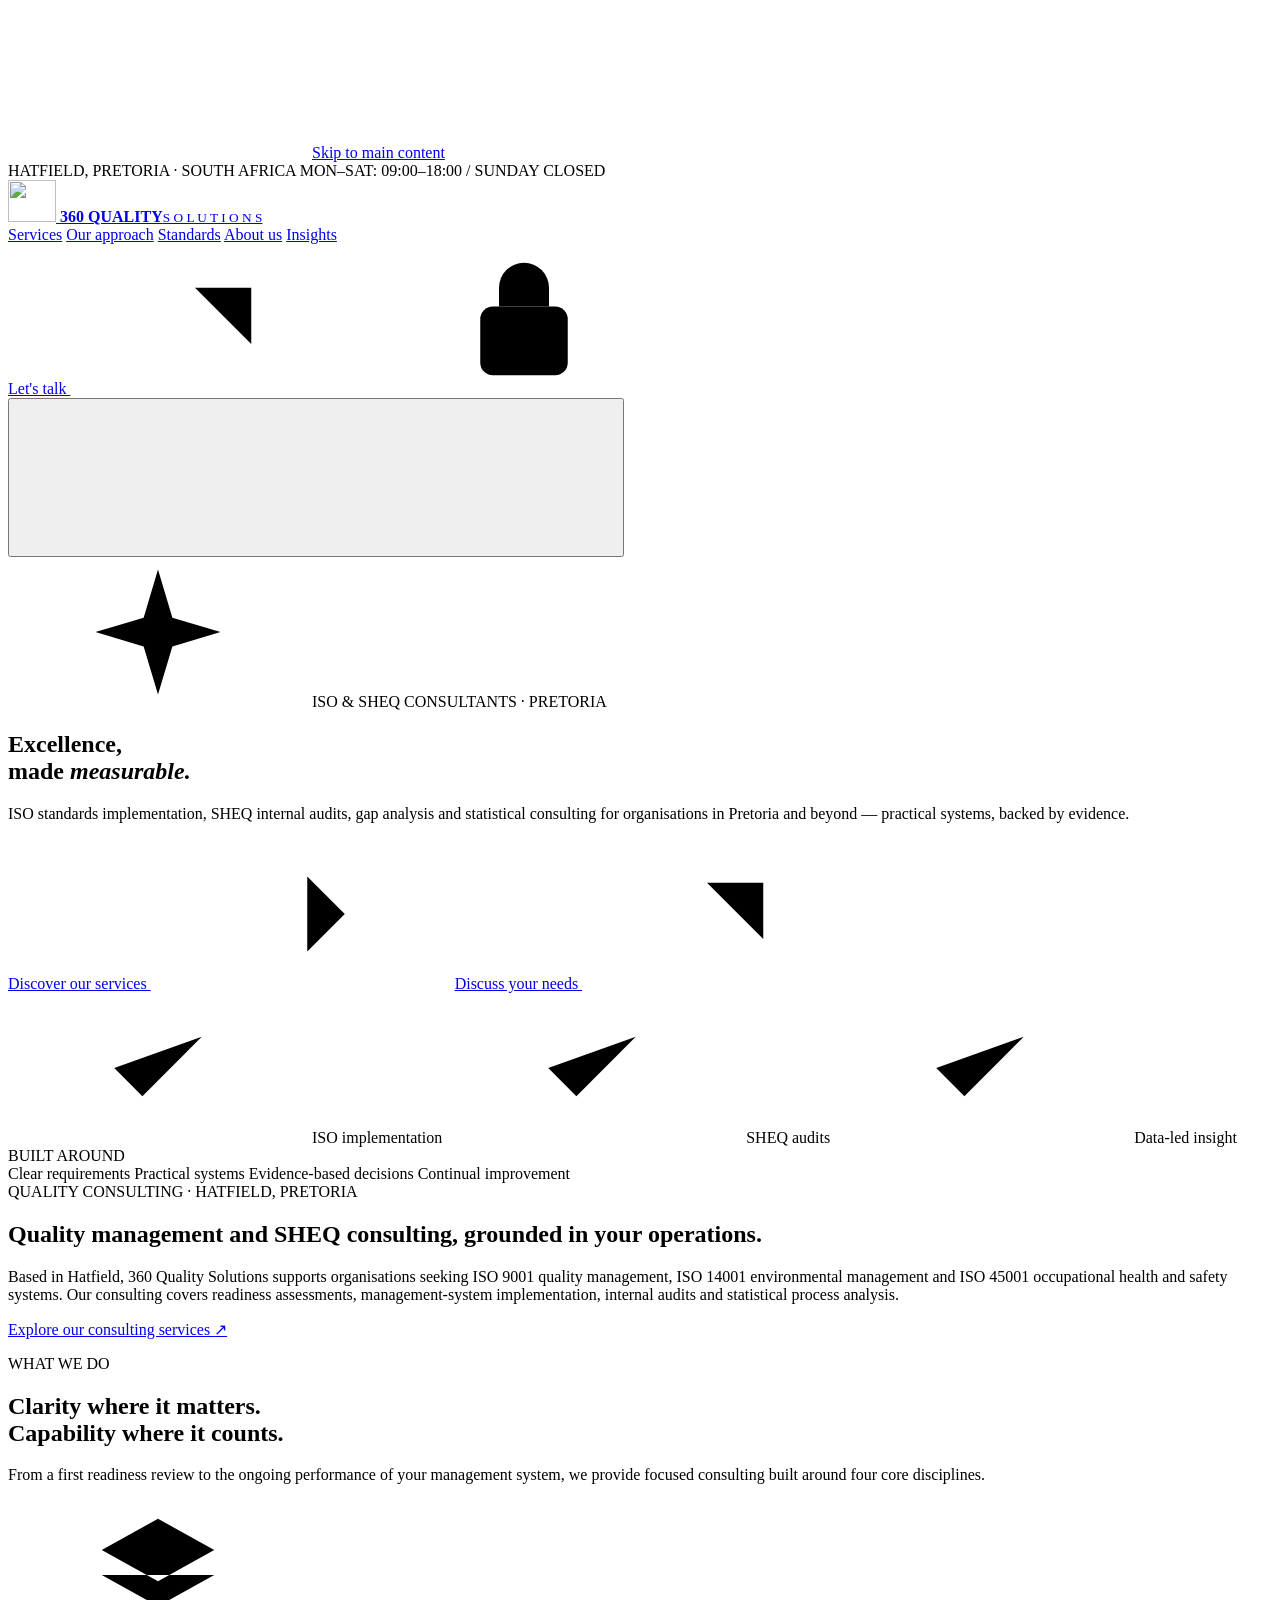
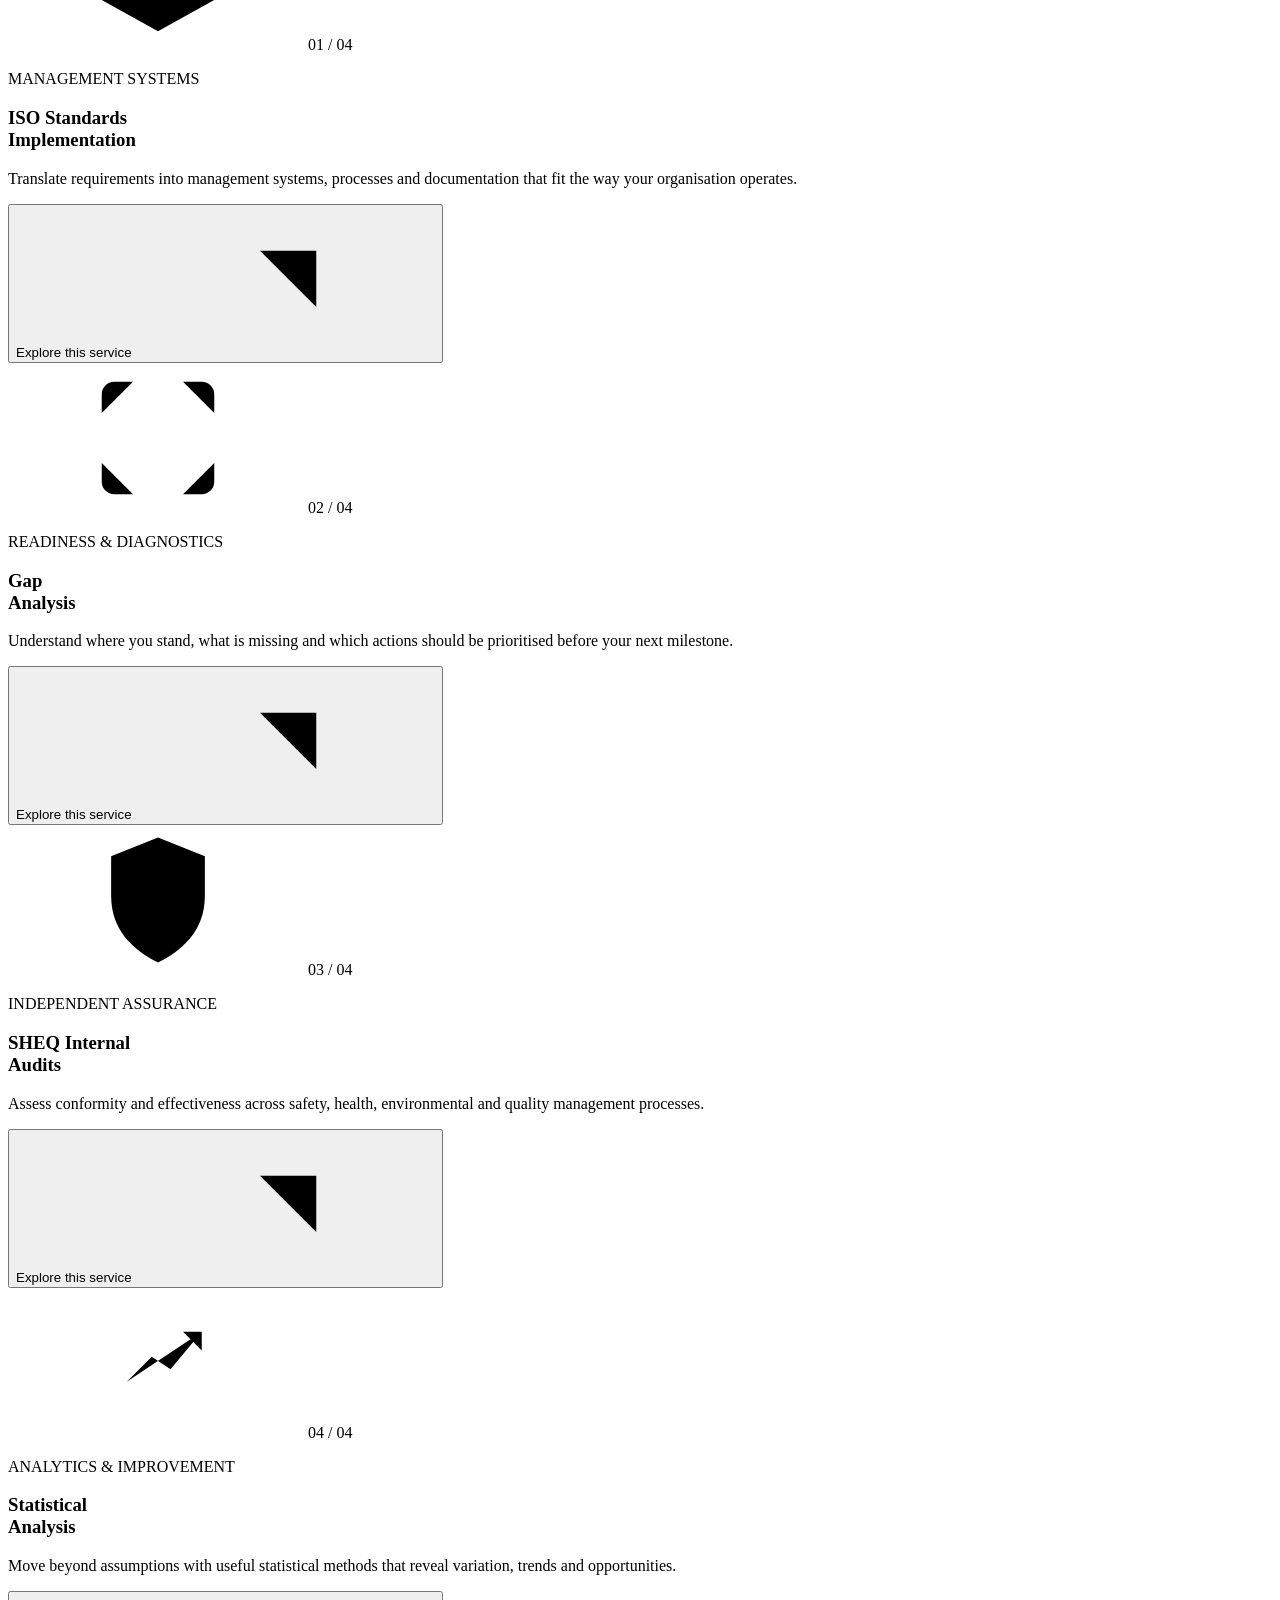
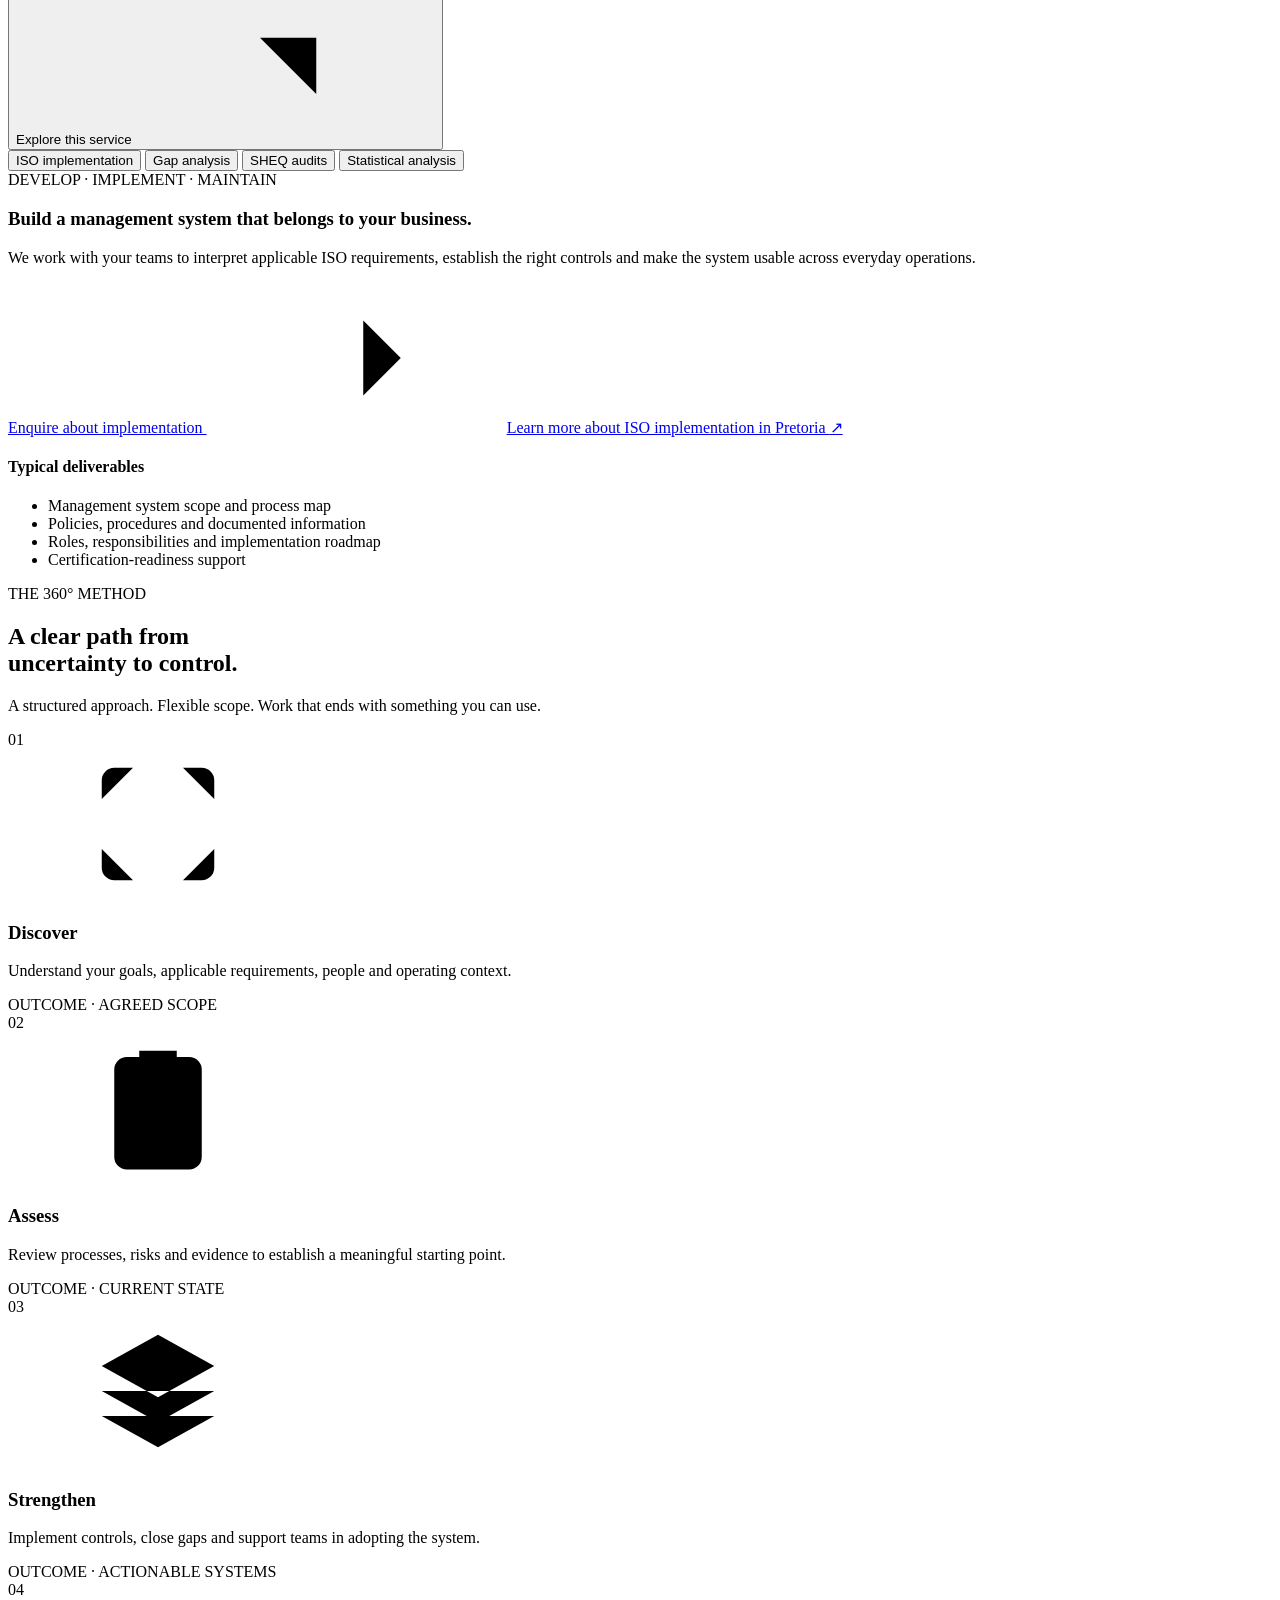
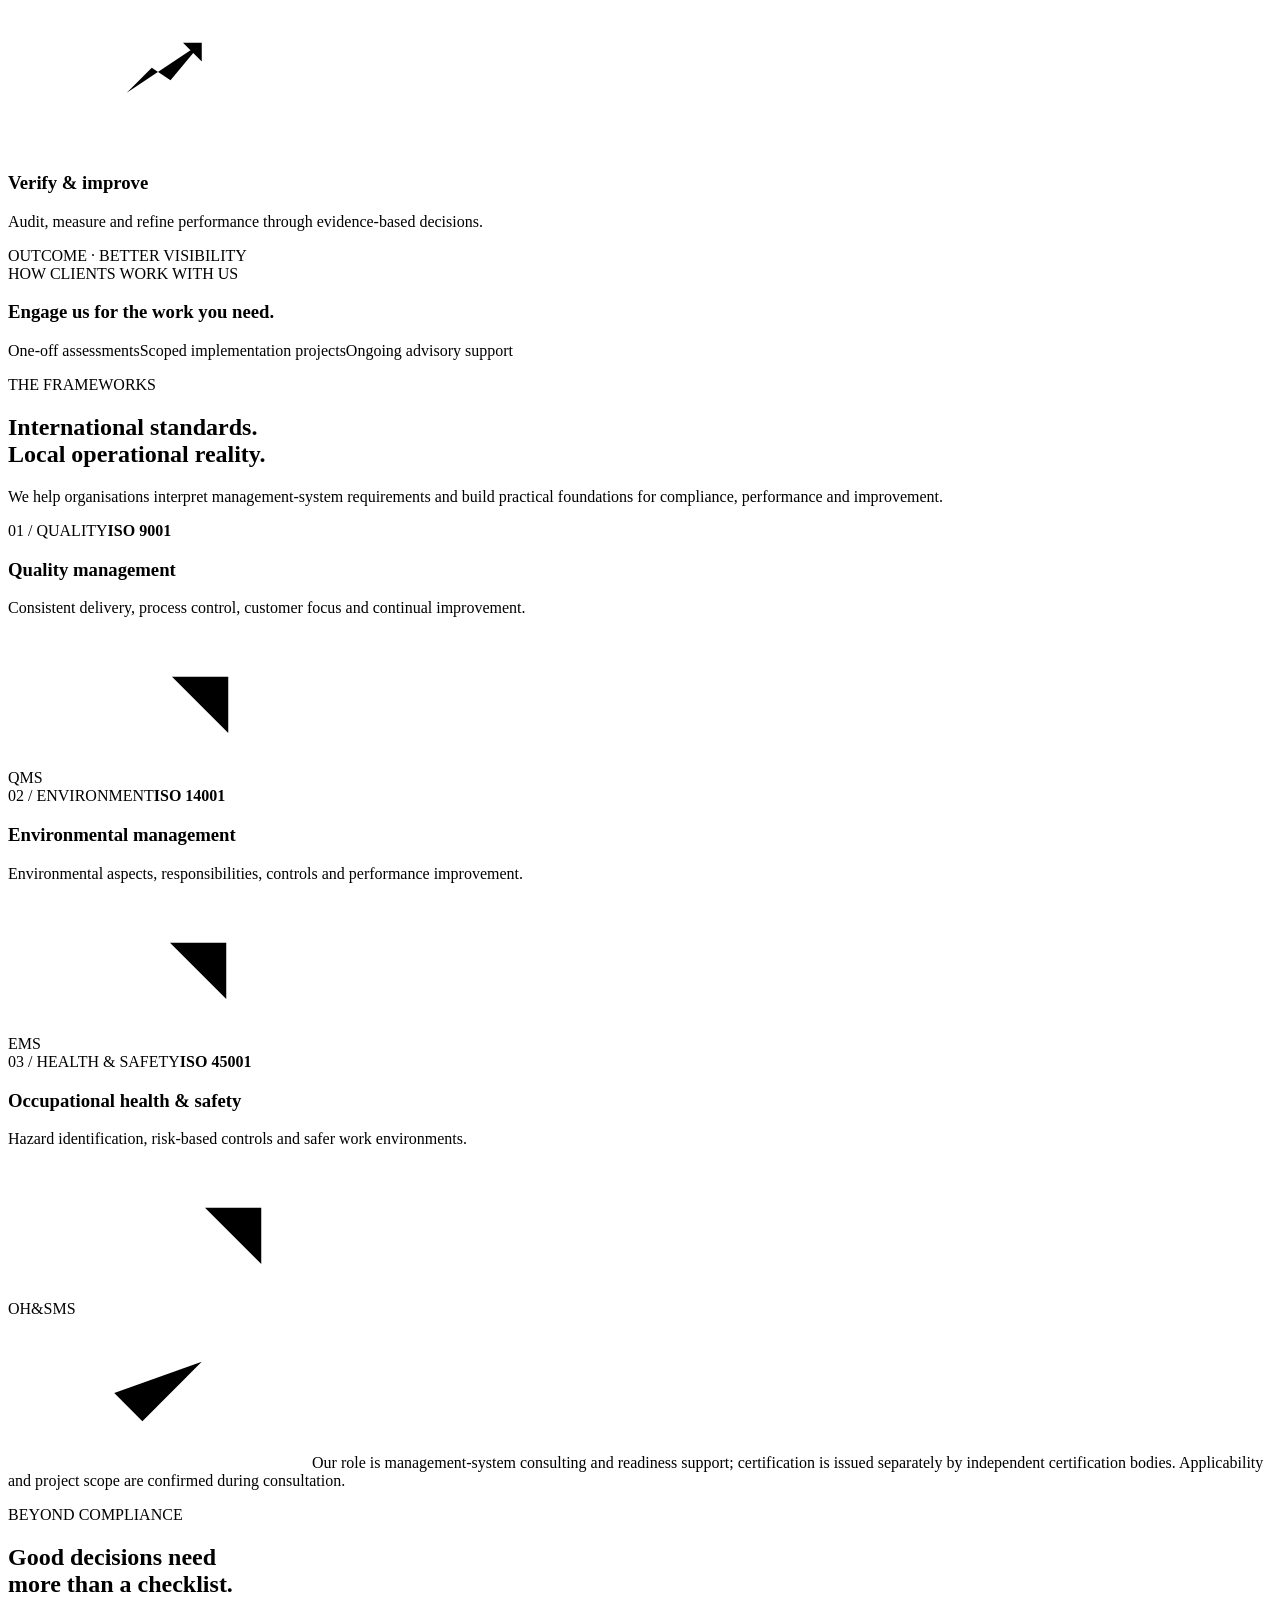
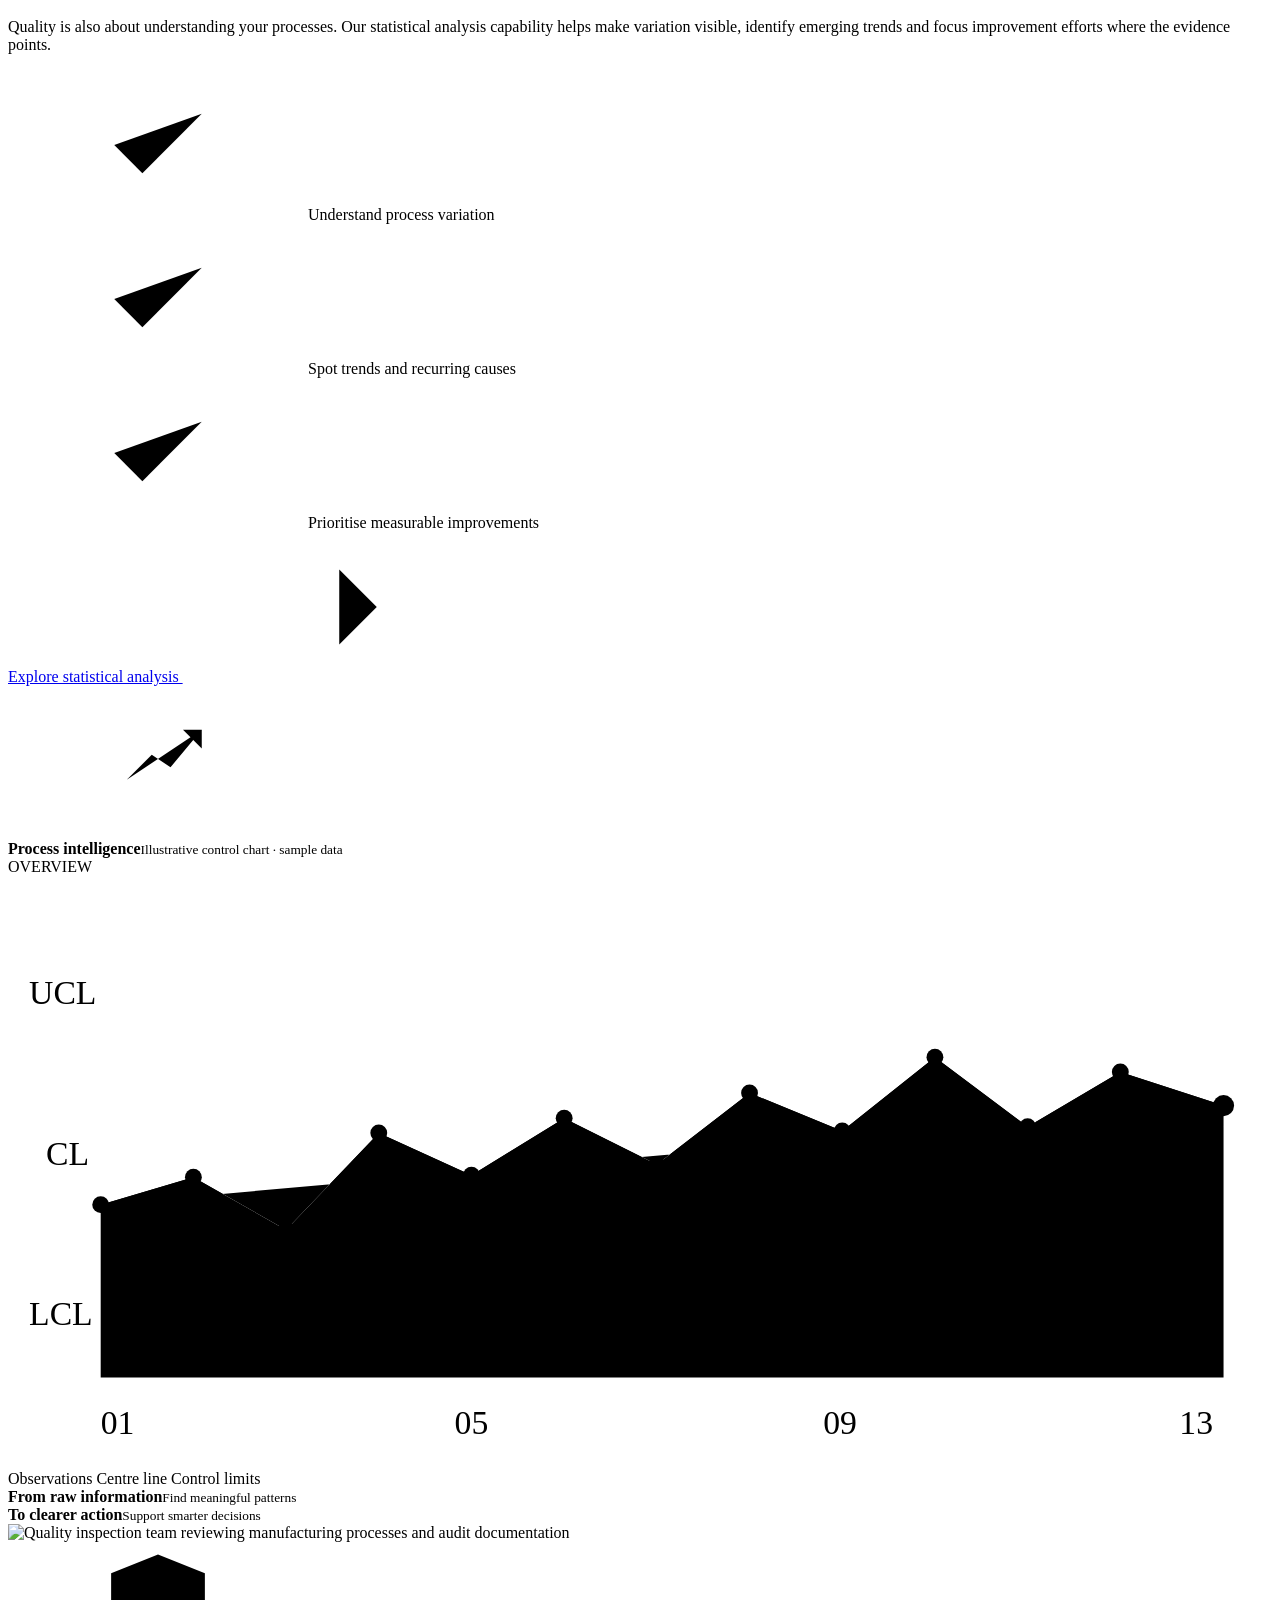
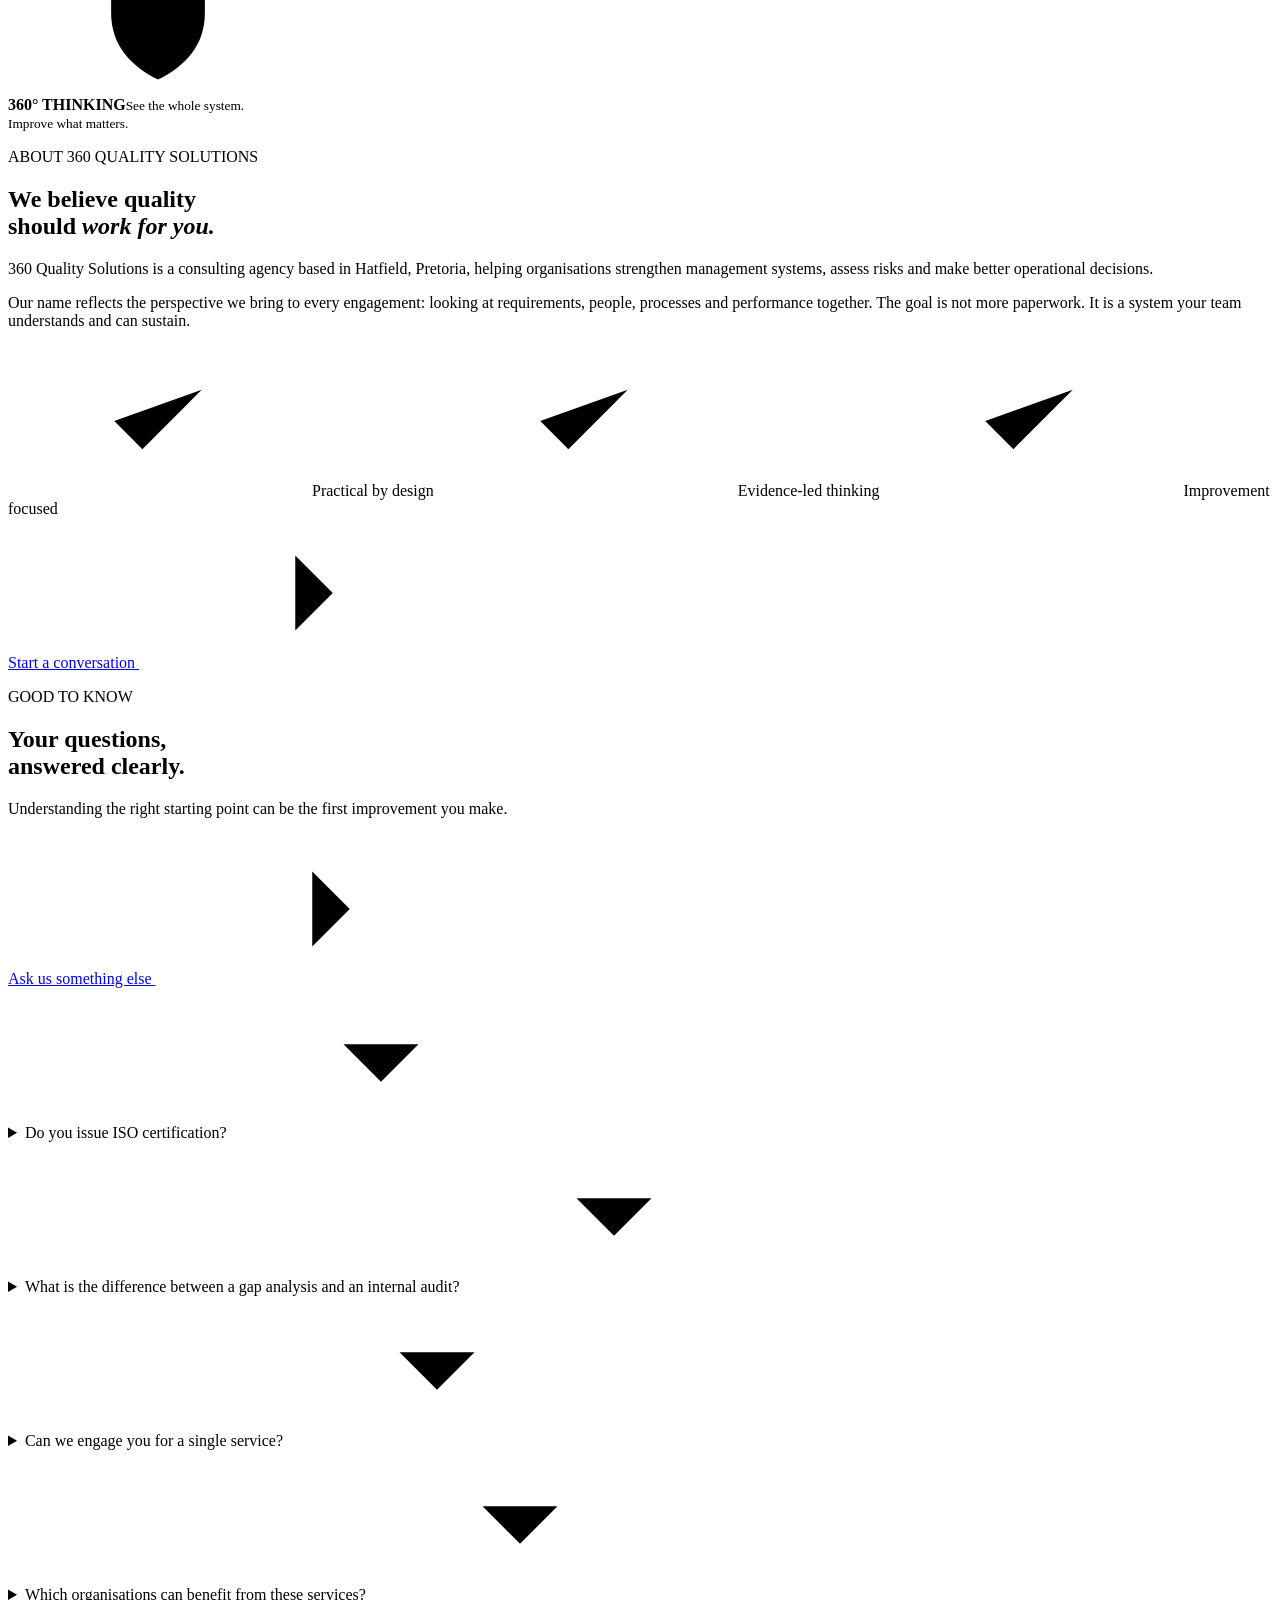
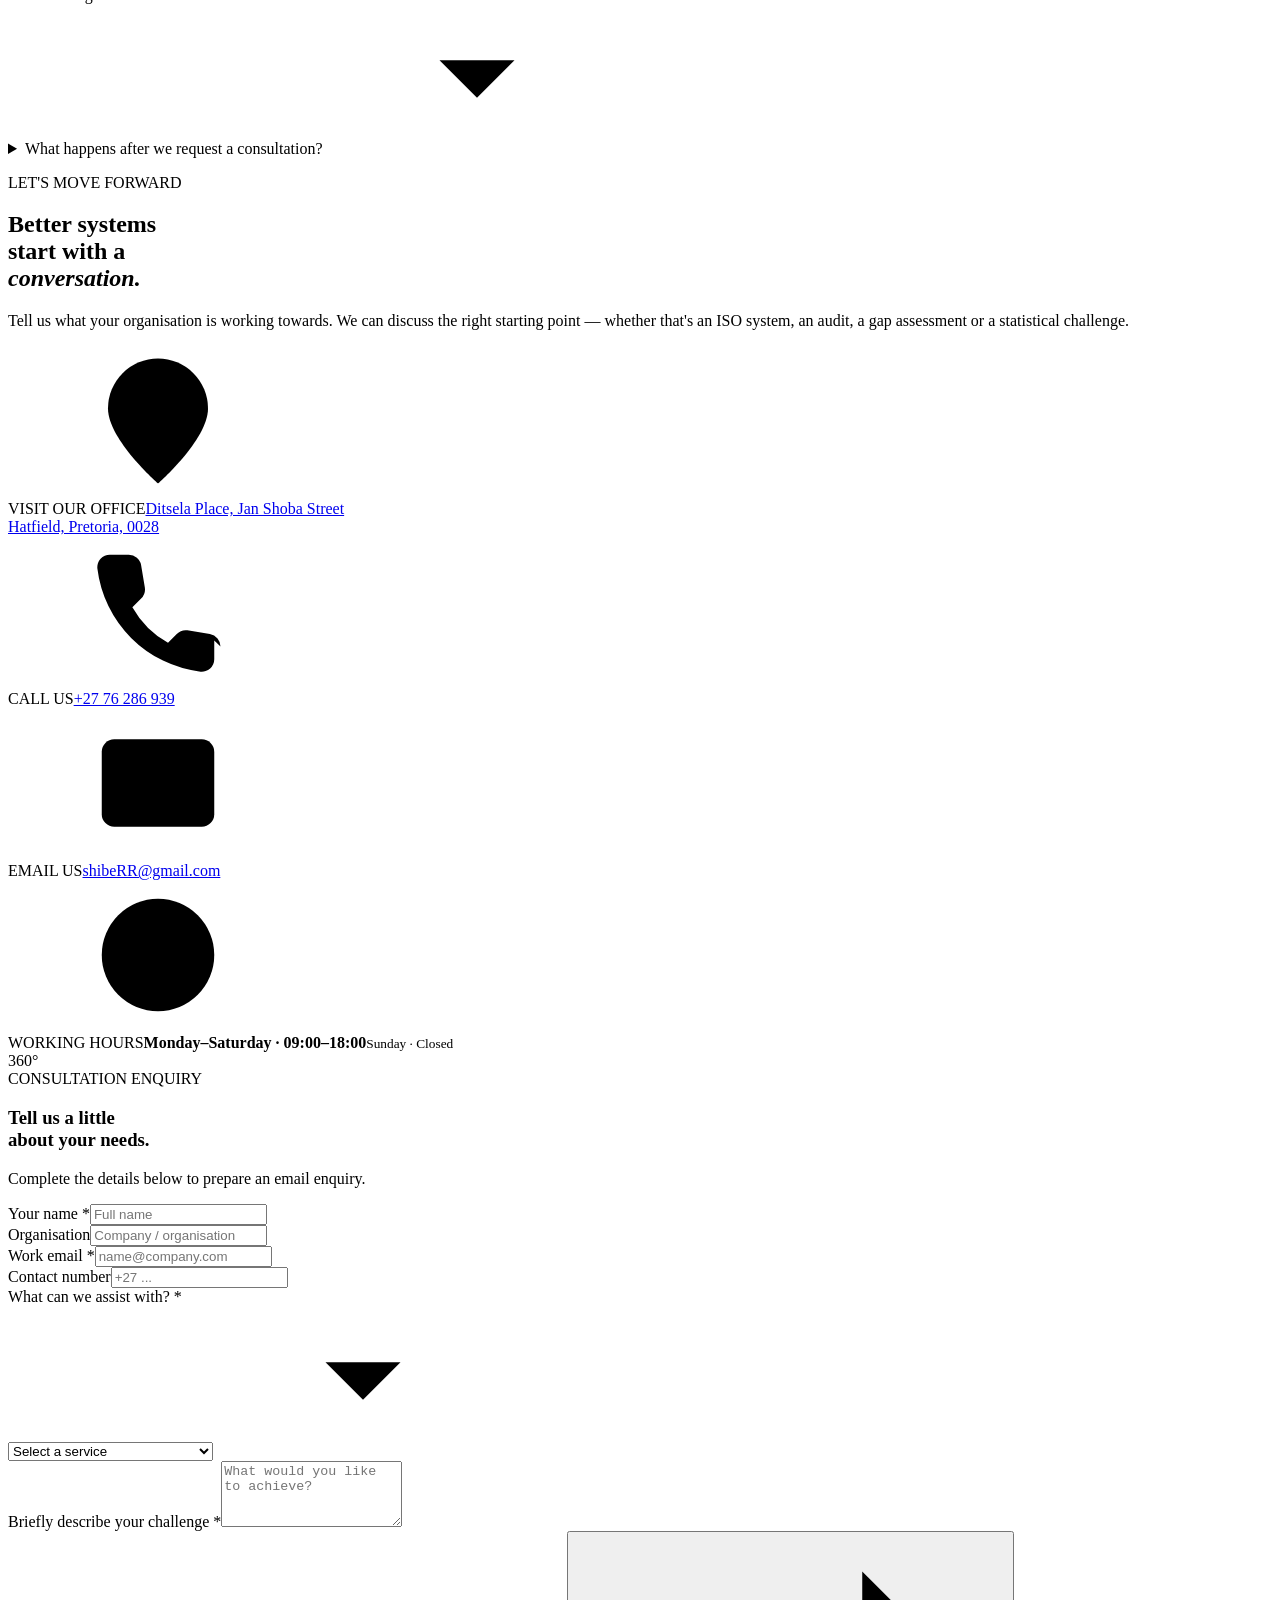
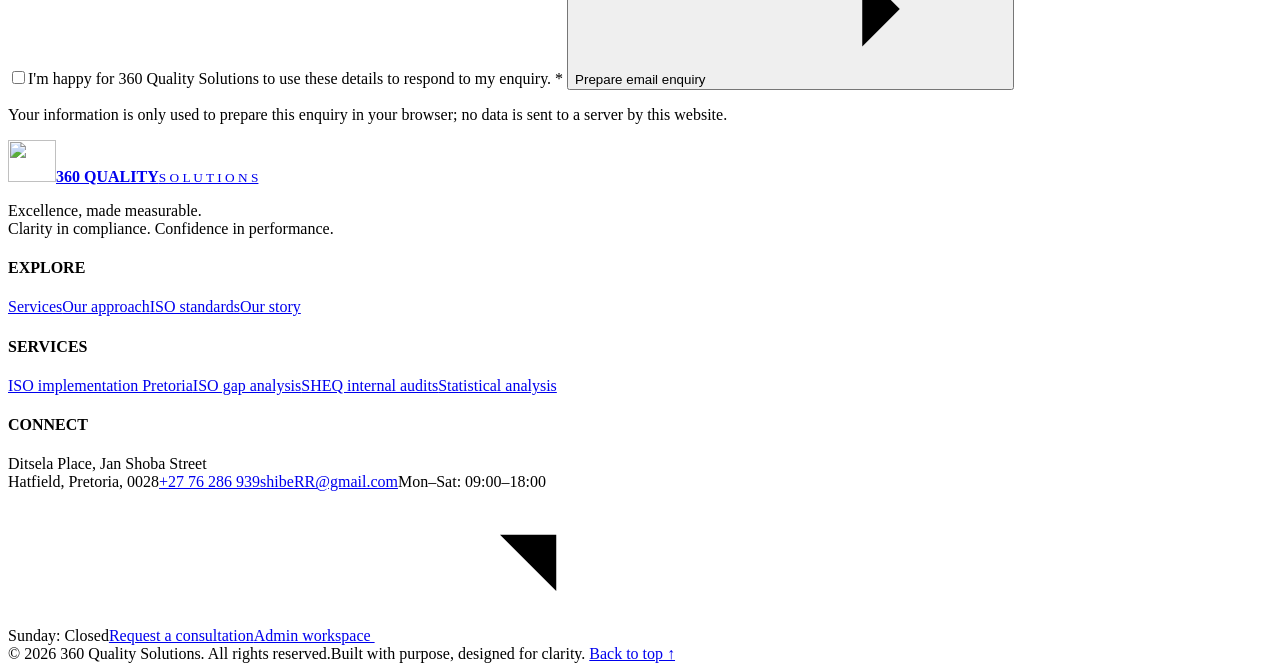
==== index.html @ 78563c01 "Add files via upload" ====
<!doctype html>
<html lang="en-ZA">
<head>
  <meta charset="UTF-8">
  <meta name="viewport" content="width=device-width, initial-scale=1.0">
  <meta name="theme-color" content="#eff3f8">
  <meta name="description" content="360 Quality Solutions offers ISO implementation, gap analysis, SHEQ internal audits and statistical analysis in Hatfield, Pretoria. Contact our consultants.">
  <meta name="robots" content="index, follow">
  <meta property="og:type" content="website">
  <meta property="og:title" content="ISO & SHEQ Consulting in Pretoria | 360 Quality Solutions">
  <meta property="og:description" content="ISO management systems, SHEQ internal audits, gap analysis and statistical consulting for Pretoria organisations. Explore 360 Quality Solutions.">
  <meta property="og:image" content="assets/images/hero-quality-inspection.webp">
  <meta name="color-scheme" content="light">
  <meta property="og:site_name" content="360 Quality Solutions">
  <meta property="og:locale" content="en_ZA">
  <meta property="og:image:alt" content="Quality consultants reviewing manufacturing processes and inspection records">
  <meta name="twitter:card" content="summary_large_image">
  <meta name="twitter:title" content="ISO & SHEQ Consultants Pretoria | 360 Quality Solutions">
  <meta name="twitter:description" content="Quality management consulting, ISO implementation, SHEQ audits, gap analysis and statistical analysis in Hatfield, Pretoria.">
  <meta name="author" content="360 Quality Solutions">
  <meta name="geo.region" content="ZA-GP">
  <meta name="geo.placename" content="Hatfield, Pretoria">
  <title>ISO & SHEQ Consultants Pretoria | 360 Quality Solutions</title>
  <link rel="icon" href="assets/images/favicon.svg" type="image/svg+xml">
  <link rel="icon" href="assets/images/favicon-48.png" type="image/png" sizes="48x48">
  <link rel="apple-touch-icon" href="assets/images/favicon-180.png">
  <link rel="preconnect" href="https://fonts.googleapis.com">
  <link rel="preconnect" href="https://fonts.gstatic.com" crossorigin>
  <link href="https://fonts.googleapis.com/css2?family=DM+Sans:wght@400;450;500;550;600;650;700;750&family=Manrope:wght@400;500;600;650;700;750;800&display=swap" rel="stylesheet">
  <link rel="preload" as="image" href="assets/images/hero-quality-inspection.webp">
  <link rel="stylesheet" href="assets/css/styles.css">
  <script src="assets/js/config.js" defer></script>
  <script src="assets/js/main.js" defer></script>
  <script type="application/ld+json">
  {
    "@context": "https://schema.org",
    "@type": "ProfessionalService",
    "name": "360 Quality Solutions",
    "alternateName": "360 Quality Solutions Consulting Agency",
    "description": "Quality management and SHEQ consulting agency in Hatfield, Pretoria, offering ISO management system implementation, gap analysis, SHEQ internal audits and statistical analysis.",
    "address": {
      "@type": "PostalAddress",
      "streetAddress": "Ditsela Place, Jan Shoba Street, Hatfield",
      "addressLocality": "Pretoria",
      "addressRegion": "Gauteng",
      "postalCode": "0028",
      "addressCountry": "ZA"
    },
    "telephone": "+27 76 286 939",
    "email": "shibeRR@gmail.com",
    "openingHoursSpecification": [
      {
        "@type": "OpeningHoursSpecification",
        "dayOfWeek": [
          "Monday",
          "Tuesday",
          "Wednesday",
          "Thursday",
          "Friday",
          "Saturday"
        ],
        "opens": "09:00",
        "closes": "18:00"
      }
    ],
    "areaServed": [
      {
        "@type": "City",
        "name": "Pretoria"
      },
      {
        "@type": "AdministrativeArea",
        "name": "Gauteng"
      },
      {
        "@type": "Country",
        "name": "South Africa"
      }
    ],
    "hasOfferCatalog": {
      "@type": "OfferCatalog",
      "name": "Quality and SHEQ consulting services",
      "itemListElement": [
        {
          "@type": "OfferCatalog",
          "name": "ISO Standards Implementation"
        },
        {
          "@type": "OfferCatalog",
          "name": "ISO Gap Analysis"
        },
        {
          "@type": "OfferCatalog",
          "name": "SHEQ Internal Audits"
        },
        {
          "@type": "OfferCatalog",
          "name": "Statistical Analysis"
        }
      ]
    }
  }
  </script>
</head>
<body>
  <svg xmlns="http://www.w3.org/2000/svg" class="icon-sprite" aria-hidden="true" focusable="false">
    <symbol id="i-arrow" viewBox="0 0 24 24"><path d="M5 12h14m-6-6 6 6-6 6"/></symbol>
    <symbol id="i-external" viewBox="0 0 24 24"><path d="M7 17 17 7M8 7h9v9"/></symbol>
    <symbol id="i-lock" viewBox="0 0 24 24"><rect x="5" y="10" width="14" height="11" rx="2"/><path d="M8 10V7a4 4 0 0 1 8 0v3"/></symbol>
    <symbol id="i-menu" viewBox="0 0 24 24"><path d="M4 7h16M4 12h16M4 17h16"/></symbol>
    <symbol id="i-close" viewBox="0 0 24 24"><path d="m5 5 14 14M19 5 5 19"/></symbol>
    <symbol id="i-shield" viewBox="0 0 24 24"><path d="M12 2 4.5 5v6.3c0 5.2 3.1 8.5 7.5 10.7 4.4-2.2 7.5-5.5 7.5-10.7V5L12 2Z"/><path d="m8.5 12 2.4 2.4 4.8-5"/></symbol>
    <symbol id="i-scan" viewBox="0 0 24 24"><path d="M8 3H5a2 2 0 0 0-2 2v3m13-5h3a2 2 0 0 1 2 2v3M3 16v3a2 2 0 0 0 2 2h3m13-5v3a2 2 0 0 1-2 2h-3M7 12h10"/></symbol>
    <symbol id="i-clipboard" viewBox="0 0 24 24"><rect x="5" y="4" width="14" height="18" rx="2"/><path d="M9 4.5V3h6v1.5M9 11h6m-6 4h6m-6 4h4"/></symbol>
    <symbol id="i-chart" viewBox="0 0 24 24"><path d="M4 19V5m0 14h16M7 15l4-4 3 2 5-6"/><path d="M16 7h3v3"/></symbol>
    <symbol id="i-layers" viewBox="0 0 24 24"><path d="m12 3 9 5-9 5-9-5 9-5Zm-9 9 9 5 9-5M3 16l9 5 9-5"/></symbol>
    <symbol id="i-check" viewBox="0 0 24 24"><path d="m5 12 4.5 4.5L19 7"/></symbol>
    <symbol id="i-chevron" viewBox="0 0 24 24"><path d="m6 9 6 6 6-6"/></symbol>
    <symbol id="i-mail" viewBox="0 0 24 24"><rect x="3" y="5" width="18" height="14" rx="2"/><path d="m4 7 8 6 8-6"/></symbol>
    <symbol id="i-phone" viewBox="0 0 24 24"><path d="M21 16.7v3a2 2 0 0 1-2.2 2A18.9 18.9 0 0 1 2.3 5.2 2 2 0 0 1 4.3 3h3a2 2 0 0 1 2 1.7l.6 3.6a2 2 0 0 1-.6 1.7l-1.4 1.4a15 15 0 0 0 5.7 5.7l1.4-1.4a2 2 0 0 1 1.7-.6l3.6.6a2 2 0 0 1 1.7 2Z"/></symbol>
    <symbol id="i-clock" viewBox="0 0 24 24"><circle cx="12" cy="12" r="9"/><path d="M12 7v5l3 2"/></symbol>
    <symbol id="i-pin" viewBox="0 0 24 24"><path d="M20 10c0 5-8 12-8 12S4 15 4 10a8 8 0 1 1 16 0Z"/><circle cx="12" cy="10" r="2.5"/></symbol>
    <symbol id="i-spark" viewBox="0 0 24 24"><path d="m12 2 2.3 7.7L22 12l-7.7 2.3L12 22l-2.3-7.7L2 12l7.7-2.3L12 2Z"/></symbol>
  </svg>
  <a class="skip-link" href="#main">Skip to main content</a>
  <div class="site-background" aria-hidden="true"><span class="ambient ambient-one"></span><span class="ambient ambient-two"></span></div>

  <div class="utility-bar">
    <div class="container utility-inner">
      <span><span class="live-dot"></span> HATFIELD, PRETORIA · SOUTH AFRICA</span>
      <span class="utility-right">MON–SAT: 09:00–18:00 <span class="utility-separator">/</span> SUNDAY CLOSED</span>
    </div>
  </div>

  <header class="site-header" id="top">
    <div class="container header-shell glass">
      <a href="#top" class="brand" aria-label="360 Quality Solutions homepage">
        <span class="brand-emblem"><img src="assets/images/brand-symbol.png" width="48" height="42" alt=""></span>
        <span class="brand-text"><strong>360 <span>QUALITY</span></strong><small>S O L U T I O N S</small></span>
      </a>
      <nav class="primary-nav" id="site-nav" aria-label="Main navigation">
        <a href="#services" class="nav-link">Services</a>
        <a href="#approach" class="nav-link">Our approach</a>
        <a href="#standards" class="nav-link">Standards</a>
        <a href="#about" class="nav-link">About us</a>
        <a href="#insights" class="nav-link">Insights</a>
      </nav>
      <div class="header-actions">
        <a class="nav-cta" href="#contact">Let's talk <svg class="icon"><use href="#i-external"></use></svg></a>
        <a href="./admin/index.html" class="admin-icon" aria-label="Open admin workspace" title="Admin workspace"><svg class="icon"><use href="#i-lock"></use></svg><span class="admin-dot"></span></a>
        <button type="button" class="mobile-menu" id="menu-toggle" aria-expanded="false" aria-controls="site-nav" aria-label="Open menu"><svg class="icon menu-open"><use href="#i-menu"></use></svg><svg class="icon menu-x"><use href="#i-close"></use></svg></button>
      </div>
    </div>
  </header>

  <main id="main">
    <section class="hero-section" aria-labelledby="hero-heading">
      <div class="hero-image" role="img" aria-label="Quality specialists examining a manufacturing process, reviewing audit documentation and operational data"></div>
      <div class="hero-vignette" aria-hidden="true"></div>
      <div class="hero-copy">
        <div class="hero-content">
          <div class="hero-eyebrow"><span class="eyebrow-spark"><svg class="icon"><use href="#i-spark"></use></svg></span> ISO &amp; SHEQ CONSULTANTS · PRETORIA <span class="eyebrow-line"></span></div>
          <h1 id="hero-heading">Excellence,<br><span>made</span> <em>measurable.</em></h1>
          <p>ISO standards implementation, SHEQ internal audits, gap analysis and statistical consulting for organisations in Pretoria and beyond — practical systems, backed by evidence.</p>
          <div class="hero-buttons">
            <a href="#services" class="button button-white">Discover our services <svg class="icon"><use href="#i-arrow"></use></svg></a>
            <a href="#contact" class="button button-outline-light">Discuss your needs <svg class="icon"><use href="#i-external"></use></svg></a>
          </div>
          <div class="hero-pills" aria-label="Our focus areas"><span><svg class="icon"><use href="#i-check"></use></svg> ISO implementation</span><span><svg class="icon"><use href="#i-check"></use></svg> SHEQ audits</span><span><svg class="icon"><use href="#i-check"></use></svg> Data-led insight</span></div>
        </div>
      </div>
    </section>

    <div class="container credibility-strip" aria-label="What we focus on">
      <span class="credibility-label">BUILT AROUND</span>
      <div class="credibility-items"><span><span class="credibility-small-dot"></span> Clear requirements</span><span><span class="credibility-small-dot"></span> Practical systems</span><span><span class="credibility-small-dot"></span> Evidence-based decisions</span><span><span class="credibility-small-dot"></span> Continual improvement</span></div>
    </div>

    <section class="local-intro-section container" aria-labelledby="local-intro-title">
      <div class="local-intro-kicker"><span class="kicker-dash"></span> QUALITY CONSULTING · HATFIELD, PRETORIA</div>
      <div class="local-intro-main">
        <h2 id="local-intro-title">Quality management and SHEQ consulting, <span class="text-muted">grounded in your operations.</span></h2>
        <div class="local-intro-copy">
          <p>Based in Hatfield, 360 Quality Solutions supports organisations seeking ISO 9001 quality management, ISO 14001 environmental management and ISO 45001 occupational health and safety systems. Our consulting covers readiness assessments, management-system implementation, internal audits and statistical process analysis.</p>
          <a href="#services" class="local-intro-link">Explore our consulting services <span aria-hidden="true">↗</span></a>
        </div>
      </div>
    </section>

    <section id="services" class="section section-services" aria-labelledby="services-title">
      <div class="container">
        <div class="section-heading split-heading reveal">
          <div><p class="section-kicker"><span class="kicker-dash"></span> WHAT WE DO</p><h2 id="services-title">Clarity where it matters.<br><span class="text-muted">Capability where it counts.</span></h2></div>
          <p class="section-intro">From a first readiness review to the ongoing performance of your management system, we provide focused consulting built around four core disciplines.</p>
        </div>
        <div class="services-grid">
          <article class="service-card service-featured reveal" data-service="iso">
            <div class="service-card-top"><span class="service-icon"><svg class="icon"><use href="#i-layers"></use></svg></span><span class="service-number">01 / 04</span></div>
            <div class="service-card-content"><p class="service-tag">MANAGEMENT SYSTEMS</p><h3>ISO Standards<br>Implementation</h3><p>Translate requirements into management systems, processes and documentation that fit the way your organisation operates.</p></div>
            <button type="button" class="service-explore" data-show-service="iso">Explore this service <svg class="icon"><use href="#i-external"></use></svg></button>
            <div class="service-orbit" aria-hidden="true"><span></span><span></span><span></span></div>
          </article>
          <article class="service-card reveal" data-service="gap">
            <div class="service-card-top"><span class="service-icon"><svg class="icon"><use href="#i-scan"></use></svg></span><span class="service-number">02 / 04</span></div>
            <div class="service-card-content"><p class="service-tag">READINESS & DIAGNOSTICS</p><h3>Gap<br>Analysis</h3><p>Understand where you stand, what is missing and which actions should be prioritised before your next milestone.</p></div>
            <button type="button" class="service-explore" data-show-service="gap">Explore this service <svg class="icon"><use href="#i-external"></use></svg></button>
          </article>
          <article class="service-card reveal" data-service="audit">
            <div class="service-card-top"><span class="service-icon"><svg class="icon"><use href="#i-shield"></use></svg></span><span class="service-number">03 / 04</span></div>
            <div class="service-card-content"><p class="service-tag">INDEPENDENT ASSURANCE</p><h3>SHEQ Internal<br>Audits</h3><p>Assess conformity and effectiveness across safety, health, environmental and quality management processes.</p></div>
            <button type="button" class="service-explore" data-show-service="audit">Explore this service <svg class="icon"><use href="#i-external"></use></svg></button>
          </article>
          <article class="service-card reveal" data-service="stats">
            <div class="service-card-top"><span class="service-icon"><svg class="icon"><use href="#i-chart"></use></svg></span><span class="service-number">04 / 04</span></div>
            <div class="service-card-content"><p class="service-tag">ANALYTICS & IMPROVEMENT</p><h3>Statistical<br>Analysis</h3><p>Move beyond assumptions with useful statistical methods that reveal variation, trends and opportunities.</p></div>
            <button type="button" class="service-explore" data-show-service="stats">Explore this service <svg class="icon"><use href="#i-external"></use></svg></button>
          </article>
        </div>
        <div class="service-detail glass reveal" id="service-explorer" tabindex="-1" aria-label="Service details">
          <div class="service-detail-nav" role="tablist" aria-label="Explore a service">
            <button class="detail-tab is-active" type="button" id="tab-iso" role="tab" aria-controls="panel-iso" aria-selected="true" data-tab="iso">ISO implementation</button>
            <button class="detail-tab" type="button" id="tab-gap" role="tab" aria-controls="panel-gap" aria-selected="false" tabindex="-1" data-tab="gap">Gap analysis</button>
            <button class="detail-tab" type="button" id="tab-audit" role="tab" aria-controls="panel-audit" aria-selected="false" tabindex="-1" data-tab="audit">SHEQ audits</button>
            <button class="detail-tab" type="button" id="tab-stats" role="tab" aria-controls="panel-stats" aria-selected="false" tabindex="-1" data-tab="stats">Statistical analysis</button>
          </div>
          <div class="service-tab-panel" id="panel-iso" role="tabpanel" aria-labelledby="tab-iso" data-panel="iso">
            <div class="detail-main"><span class="detail-overline">DEVELOP · IMPLEMENT · MAINTAIN</span><h3>Build a management system that belongs to your business.</h3><p>We work with your teams to interpret applicable ISO requirements, establish the right controls and make the system usable across everyday operations.</p><a class="text-link" href="#contact" data-service-prefill="ISO Standards Implementation">Enquire about implementation <svg class="icon"><use href="#i-arrow"></use></svg></a><a class="service-deep-link" href="services/iso-implementation-pretoria.html">Learn more about ISO implementation in Pretoria <span aria-hidden="true">↗</span></a></div>
            <div class="detail-deliverables"><h4>Typical deliverables</h4><ul><li>Management system scope and process map</li><li>Policies, procedures and documented information</li><li>Roles, responsibilities and implementation roadmap</li><li>Certification-readiness support</li></ul></div>
          </div>
          <div class="service-tab-panel" id="panel-gap" role="tabpanel" aria-labelledby="tab-gap" data-panel="gap" hidden>
            <div class="detail-main"><span class="detail-overline">REVIEW · PRIORITISE · PLAN</span><h3>Know the distance between today and your target standard.</h3><p>We compare existing practices and evidence with agreed requirements, identify risks and opportunities, and develop a practical plan to close gaps.</p><a class="text-link" href="#contact" data-service-prefill="Gap Analysis">Request a gap assessment <svg class="icon"><use href="#i-arrow"></use></svg></a><a class="service-deep-link" href="services/iso-gap-analysis-pretoria.html">Learn more about gap analysis in Pretoria <span aria-hidden="true">↗</span></a></div>
            <div class="detail-deliverables"><h4>Typical deliverables</h4><ul><li>Requirements-to-evidence review</li><li>Gap register with risk-based priorities</li><li>Corrective action and accountability plan</li><li>Readiness summary for leadership</li></ul></div>
          </div>
          <div class="service-tab-panel" id="panel-audit" role="tabpanel" aria-labelledby="tab-audit" data-panel="audit" hidden>
            <div class="detail-main"><span class="detail-overline">VERIFY · REPORT · IMPROVE</span><h3>Find the evidence. Understand the risk. Improve the system.</h3><p>Our audit support examines whether SHEQ processes meet defined criteria and work as intended, with clear reporting of findings and improvement actions.</p><a class="text-link" href="#contact" data-service-prefill="SHEQ Internal Audits">Plan an internal audit <svg class="icon"><use href="#i-arrow"></use></svg></a><a class="service-deep-link" href="services/sheq-internal-audits-pretoria.html">Learn more about SHEQ internal audits in Pretoria <span aria-hidden="true">↗</span></a></div>
            <div class="detail-deliverables"><h4>Typical deliverables</h4><ul><li>Risk-based audit plan and criteria</li><li>Interviews, sampling and evidence review</li><li>Findings, observations and audit report</li><li>Corrective-action follow-up guidance</li></ul></div>
          </div>
          <div class="service-tab-panel" id="panel-stats" role="tabpanel" aria-labelledby="tab-stats" data-panel="stats" hidden>
            <div class="detail-main"><span class="detail-overline">MEASURE · EXPLAIN · OPTIMISE</span><h3>Turn complex data into decisions that improve performance.</h3><p>We help organisations structure data, assess process variation and communicate findings that support better quality and operational decisions.</p><a class="text-link" href="#contact" data-service-prefill="Statistical Analysis">Discuss an analysis project <svg class="icon"><use href="#i-arrow"></use></svg></a><a class="service-deep-link" href="services/statistical-analysis-pretoria.html">Learn more about statistical analysis in Pretoria <span aria-hidden="true">↗</span></a></div>
            <div class="detail-deliverables"><h4>Typical deliverables</h4><ul><li>Data quality checks and descriptive analysis</li><li>Trend, variation and capability assessments</li><li>Statistical process control where appropriate</li><li>Decision-ready charts and recommendations</li></ul></div>
          </div>
        </div>
      </div>
    </section>

    <section id="approach" class="section approach-section" aria-labelledby="approach-title">
      <div class="container">
        <div class="section-heading centered reveal"><p class="section-kicker"><span class="kicker-dash"></span> THE 360° METHOD</p><h2 id="approach-title">A clear path from<br><span class="text-muted">uncertainty to control.</span></h2><p class="section-intro">A structured approach. Flexible scope. Work that ends with something you can use.</p></div>
        <div class="process-rail" aria-label="Our four-step consulting approach">
          <article class="process-step reveal"><div class="step-marker"><span>01</span></div><div class="step-icon"><svg class="icon"><use href="#i-scan"></use></svg></div><h3>Discover</h3><p>Understand your goals, applicable requirements, people and operating context.</p><span class="step-result">OUTCOME · AGREED SCOPE</span></article>
          <article class="process-step reveal"><div class="step-marker"><span>02</span></div><div class="step-icon"><svg class="icon"><use href="#i-clipboard"></use></svg></div><h3>Assess</h3><p>Review processes, risks and evidence to establish a meaningful starting point.</p><span class="step-result">OUTCOME · CURRENT STATE</span></article>
          <article class="process-step reveal"><div class="step-marker"><span>03</span></div><div class="step-icon"><svg class="icon"><use href="#i-layers"></use></svg></div><h3>Strengthen</h3><p>Implement controls, close gaps and support teams in adopting the system.</p><span class="step-result">OUTCOME · ACTIONABLE SYSTEMS</span></article>
          <article class="process-step reveal"><div class="step-marker"><span>04</span></div><div class="step-icon"><svg class="icon"><use href="#i-chart"></use></svg></div><h3>Verify & improve</h3><p>Audit, measure and refine performance through evidence-based decisions.</p><span class="step-result">OUTCOME · BETTER VISIBILITY</span></article>
        </div>
        <div class="engagement-box glass reveal"><div><span class="micro-label">HOW CLIENTS WORK WITH US</span><h3>Engage us for the work you need.</h3></div><div class="engagement-options"><span>One-off assessments</span><span>Scoped implementation projects</span><span>Ongoing advisory support</span></div></div>
      </div>
    </section>

    <section id="standards" class="section standards-section" aria-labelledby="standards-title">
      <div class="container standards-shell">
        <div class="standards-top"><div class="reveal"><p class="section-kicker light-kicker"><span class="kicker-dash"></span> THE FRAMEWORKS</p><h2 id="standards-title">International standards.<br><span class="standards-soft">Local operational reality.</span></h2></div><p class="reveal">We help organisations interpret management-system requirements and build practical foundations for compliance, performance and improvement.</p></div>
        <div class="standards-cards">
          <div class="standard-card glass-dark reveal"><span class="standard-index">01 / QUALITY</span><strong>ISO <span>9001</span></strong><h3>Quality management</h3><p>Consistent delivery, process control, customer focus and continual improvement.</p><span class="standard-footer">QMS <svg class="icon"><use href="#i-external"></use></svg></span></div>
          <div class="standard-card glass-dark reveal"><span class="standard-index">02 / ENVIRONMENT</span><strong>ISO <span>14001</span></strong><h3>Environmental management</h3><p>Environmental aspects, responsibilities, controls and performance improvement.</p><span class="standard-footer">EMS <svg class="icon"><use href="#i-external"></use></svg></span></div>
          <div class="standard-card glass-dark reveal"><span class="standard-index">03 / HEALTH & SAFETY</span><strong>ISO <span>45001</span></strong><h3>Occupational health & safety</h3><p>Hazard identification, risk-based controls and safer work environments.</p><span class="standard-footer">OH&amp;SMS <svg class="icon"><use href="#i-external"></use></svg></span></div>
        </div>
        <div class="standards-footnote"><svg class="icon"><use href="#i-check"></use></svg> Our role is management-system consulting and readiness support; certification is issued separately by independent certification bodies. Applicability and project scope are confirmed during consultation.</div>
      </div>
    </section>

    <section id="insights" class="section insights-section" aria-labelledby="insights-title">
      <div class="container insights-layout">
        <div class="insights-copy reveal"><p class="section-kicker"><span class="kicker-dash"></span> BEYOND COMPLIANCE</p><h2 id="insights-title">Good decisions need<br><span class="text-muted">more than a checklist.</span></h2><p>Quality is also about understanding your processes. Our statistical analysis capability helps make variation visible, identify emerging trends and focus improvement efforts where the evidence points.</p><div class="insight-points"><div><span class="mini-check"><svg class="icon"><use href="#i-check"></use></svg></span><span>Understand process variation</span></div><div><span class="mini-check"><svg class="icon"><use href="#i-check"></use></svg></span><span>Spot trends and recurring causes</span></div><div><span class="mini-check"><svg class="icon"><use href="#i-check"></use></svg></span><span>Prioritise measurable improvements</span></div></div><a class="button button-primary" href="#contact" data-service-prefill="Statistical Analysis">Explore statistical analysis <svg class="icon"><use href="#i-arrow"></use></svg></a></div>
        <div class="analytics-panel glass reveal">
          <div class="analytics-top"><div class="analytics-title"><span class="analytics-icon"><svg class="icon"><use href="#i-chart"></use></svg></span><div><strong>Process intelligence</strong><small>Illustrative control chart · sample data</small></div></div><span class="chart-tag"><span></span> OVERVIEW</span></div>
          <div class="analytics-chart" role="img" aria-label="Illustrative control chart with a sequence of sample observations fluctuating around an average, between upper and lower control limits">
            <svg viewBox="0 0 600 280" preserveAspectRatio="none" aria-hidden="true">
              <g class="chart-grid"><line x1="44" y1="30" x2="577" y2="30"/><line x1="44" y1="82" x2="577" y2="82"/><line x1="44" y1="134" x2="577" y2="134"/><line x1="44" y1="186" x2="577" y2="186"/><line x1="44" y1="238" x2="577" y2="238"/></g>
              <g class="chart-guides"><line x1="44" y1="58" x2="577" y2="58"/><line x1="44" y1="210" x2="577" y2="210"/></g>
              <line class="chart-middle" x1="44" y1="134" x2="577" y2="134"/>
              <path class="chart-area" d="M44 156 L88 143 L132 168 L176 122 L220 142 L264 115 L308 137 L352 103 L396 121 L440 86 L484 119 L528 93 L577 109 L577 238 L44 238Z"/>
              <path class="chart-trend" d="M44 156 L88 143 L132 168 L176 122 L220 142 L264 115 L308 137 L352 103 L396 121 L440 86 L484 119 L528 93 L577 109"/>
              <g class="chart-dots"><circle cx="44" cy="156" r="4"/><circle cx="88" cy="143" r="4"/><circle cx="132" cy="168" r="4"/><circle cx="176" cy="122" r="4"/><circle cx="220" cy="142" r="4"/><circle cx="264" cy="115" r="4"/><circle cx="308" cy="137" r="4"/><circle cx="352" cy="103" r="4"/><circle cx="396" cy="121" r="4"/><circle cx="440" cy="86" r="4"/><circle cx="484" cy="119" r="4"/><circle cx="528" cy="93" r="4"/><circle cx="577" cy="109" r="5"/></g>
              <g class="chart-labels"><text x="10" y="61">UCL</text><text x="18" y="137">CL</text><text x="10" y="213">LCL</text><text x="44" y="265">01</text><text x="212" y="265">05</text><text x="387" y="265">09</text><text x="556" y="265">13</text></g>
            </svg>
          </div>
          <div class="chart-legend"><span><i class="legend-observations"></i> Observations</span><span><i class="legend-average"></i> Centre line</span><span><i class="legend-limits"></i> Control limits</span></div>
          <div class="analytics-bottom"><div><strong>From raw information</strong><small>Find meaningful patterns</small></div><div><strong>To clearer action</strong><small>Support smarter decisions</small></div></div>
        </div>
      </div>
    </section>

    <section id="about" class="section about-section" aria-labelledby="about-title">
      <div class="container about-layout">
        <div class="about-media reveal"><img src="assets/images/quality-team.webp" alt="Quality inspection team reviewing manufacturing processes and audit documentation" loading="lazy" width="900" height="825"><div class="about-floating glass"><span class="about-floating-icon"><svg class="icon"><use href="#i-shield"></use></svg></span><div><strong>360° THINKING</strong><small>See the whole system.<br>Improve what matters.</small></div></div></div>
        <div class="about-copy reveal"><p class="section-kicker"><span class="kicker-dash"></span> ABOUT 360 QUALITY SOLUTIONS</p><h2 id="about-title">We believe quality<br>should <em>work for you.</em></h2><p class="about-lead">360 Quality Solutions is a consulting agency based in Hatfield, Pretoria, helping organisations strengthen management systems, assess risks and make better operational decisions.</p><p>Our name reflects the perspective we bring to every engagement: looking at requirements, people, processes and performance together. The goal is not more paperwork. It is a system your team understands and can sustain.</p><div class="about-values"><span><svg class="icon"><use href="#i-check"></use></svg> Practical by design</span><span><svg class="icon"><use href="#i-check"></use></svg> Evidence-led thinking</span><span><svg class="icon"><use href="#i-check"></use></svg> Improvement focused</span></div><a href="#contact" class="text-link">Start a conversation <svg class="icon"><use href="#i-arrow"></use></svg></a></div>
      </div>
    </section>

    <section class="section faq-section" aria-labelledby="faq-title">
      <div class="container faq-layout">
        <div class="faq-intro reveal"><p class="section-kicker"><span class="kicker-dash"></span> GOOD TO KNOW</p><h2 id="faq-title">Your questions,<br><span class="text-muted">answered clearly.</span></h2><p>Understanding the right starting point can be the first improvement you make.</p><a href="#contact" class="text-link">Ask us something else <svg class="icon"><use href="#i-arrow"></use></svg></a></div>
        <div class="faq-list reveal">
          <details><summary>Do you issue ISO certification? <svg class="icon"><use href="#i-chevron"></use></svg></summary><p>No. We offer implementation and certification-readiness support, including process alignment and internal audits. Certification decisions and certificates are the responsibility of an independent certification body.</p></details>
          <details><summary>What is the difference between a gap analysis and an internal audit? <svg class="icon"><use href="#i-chevron"></use></svg></summary><p>A gap analysis identifies the differences between your current system and the requirements you want to meet. An internal audit evaluates evidence of whether defined criteria are met and whether the management system is implemented and effective.</p></details>
          <details><summary>Can we engage you for a single service? <svg class="icon"><use href="#i-chevron"></use></svg></summary><p>Yes. Your scope may be a focused gap analysis, a scheduled internal audit, a defined ISO implementation project or a statistical analysis assignment. Ongoing advisory can also be discussed based on your needs.</p></details>
          <details><summary>Which organisations can benefit from these services? <svg class="icon"><use href="#i-chevron"></use></svg></summary><p>Any organisation seeking stronger processes, management-system readiness or data-informed improvement may benefit. We confirm the applicable standards, organisational context and scope before proposing work.</p></details>
          <details><summary>What happens after we request a consultation? <svg class="icon"><use href="#i-chevron"></use></svg></summary><p>The first discussion should establish your objectives, timeframe, current position and deliverables needed. From there, the work can be scoped into a practical engagement and proposal.</p></details>
        </div>
      </div>
    </section>

    <section id="contact" class="section contact-section" aria-labelledby="contact-title">
      <div class="container contact-shell">
        <div class="contact-info reveal"><p class="section-kicker light-kicker"><span class="kicker-dash"></span> LET'S MOVE FORWARD</p><h2 id="contact-title">Better systems<br>start with a<br><em>conversation.</em></h2><p>Tell us what your organisation is working towards. We can discuss the right starting point — whether that's an ISO system, an audit, a gap assessment or a statistical challenge.</p><div class="contact-details" aria-label="Contact details and operating hours">
          <div class="contact-detail">
            <span class="contact-detail-icon"><svg class="icon"><use href="#i-pin"></use></svg></span>
            <div><span class="contact-detail-label">VISIT OUR OFFICE</span><a href="https://www.google.com/maps/search/?api=1&amp;query=Ditsela%20Place%2C%20Jan%20Shoba%20Street%2C%20Hatfield%2C%200028" target="_blank" rel="noopener noreferrer">Ditsela Place, Jan Shoba Street<br>Hatfield, Pretoria, 0028</a></div>
          </div>
          <div class="contact-detail">
            <span class="contact-detail-icon"><svg class="icon"><use href="#i-phone"></use></svg></span>
            <div><span class="contact-detail-label">CALL US</span><a href="tel:+2776286939">+27 76 286 939</a></div>
          </div>
          <div class="contact-detail">
            <span class="contact-detail-icon"><svg class="icon"><use href="#i-mail"></use></svg></span>
            <div><span class="contact-detail-label">EMAIL US</span><a href="mailto:shibeRR@gmail.com">shibeRR@gmail.com</a></div>
          </div>
          <div class="contact-detail">
            <span class="contact-detail-icon"><svg class="icon"><use href="#i-clock"></use></svg></span>
            <div><span class="contact-detail-label">WORKING HOURS</span><strong>Monday–Saturday · 09:00–18:00</strong><small>Sunday · Closed</small></div>
          </div>
        </div><div class="contact-side-art" aria-hidden="true"><div class="orb-ring orb-one"></div><div class="orb-ring orb-two"></div><span>360°</span></div></div>
        <div class="contact-form-wrap glass reveal"><div class="form-header"><span class="form-overline">CONSULTATION ENQUIRY</span><h3>Tell us a little<br>about your needs.</h3><p>Complete the details below to prepare an email enquiry.</p></div><form id="contact-form" novalidate>
          <div class="form-row"><div class="field"><label for="full-name">Your name <span>*</span></label><input id="full-name" name="name" autocomplete="name" placeholder="Full name" required minlength="2" maxlength="100"></div><div class="field"><label for="company">Organisation</label><input id="company" name="company" autocomplete="organization" placeholder="Company / organisation" maxlength="140"></div></div>
          <div class="form-row"><div class="field"><label for="email">Work email <span>*</span></label><input id="email" name="email" type="email" autocomplete="email" placeholder="name@company.com" required maxlength="200"></div><div class="field"><label for="phone">Contact number</label><input id="phone" name="phone" type="tel" autocomplete="tel" placeholder="+27 ..." maxlength="25"></div></div>
          <div class="field"><label for="service">What can we assist with? <span>*</span></label><div class="select-wrap"><select id="service" name="service" required><option value="" selected disabled>Select a service</option><option>ISO Standards Implementation</option><option>Gap Analysis</option><option>SHEQ Internal Audits</option><option>Statistical Analysis</option><option>Multiple services / not sure yet</option></select><svg class="icon"><use href="#i-chevron"></use></svg></div></div>
          <div class="field"><label for="message">Briefly describe your challenge <span>*</span></label><textarea id="message" name="message" rows="4" required minlength="10" maxlength="3000" placeholder="What would you like to achieve?"></textarea></div>
          <label class="consent"><input type="checkbox" name="consent" id="consent" required><span>I'm happy for 360 Quality Solutions to use these details to respond to my enquiry. <span class="required">*</span></span></label>
          <button class="button button-primary form-submit" type="submit"><span>Prepare email enquiry</span><svg class="icon"><use href="#i-arrow"></use></svg></button>
          <p class="form-note" id="form-note">Your information is only used to prepare this enquiry in your browser; no data is sent to a server by this website.</p>
          <div id="form-feedback" class="form-feedback" role="status" aria-live="polite" hidden></div>
        </form></div>
      </div>
    </section>
  </main>

  <footer class="footer" aria-label="Site footer"><div class="container"><div class="footer-top"><div class="footer-brand"><a href="#top" class="brand" aria-label="Back to homepage"><span class="brand-emblem"><img src="assets/images/brand-symbol.png" alt="" width="48" height="42"></span><span class="brand-text"><strong>360 <span>QUALITY</span></strong><small>S O L U T I O N S</small></span></a><p>Excellence, made measurable.<br>Clarity in compliance. Confidence in performance.</p></div><div class="footer-col"><h4>EXPLORE</h4><a href="#services">Services</a><a href="#approach">Our approach</a><a href="#standards">ISO standards</a><a href="#about">Our story</a></div><div class="footer-col"><h4>SERVICES</h4><a href="services/iso-implementation-pretoria.html">ISO implementation Pretoria</a><a href="services/iso-gap-analysis-pretoria.html">ISO gap analysis</a><a href="services/sheq-internal-audits-pretoria.html">SHEQ internal audits</a><a href="services/statistical-analysis-pretoria.html">Statistical analysis</a></div><div class="footer-col footer-contact"><h4>CONNECT</h4><span>Ditsela Place, Jan Shoba Street<br>Hatfield, Pretoria, 0028</span><a href="tel:+2776286939">+27 76 286 939</a><a href="mailto:shibeRR@gmail.com">shibeRR@gmail.com</a><span>Mon–Sat: 09:00–18:00<br>Sunday: Closed</span><a href="#contact">Request a consultation</a><a href="./admin/index.html">Admin workspace <svg class="icon"><use href="#i-external"></use></svg></a></div></div><div class="footer-bottom"><span>© <span id="copyright-year">2026</span> 360 Quality Solutions. All rights reserved.</span><span>Built with purpose, designed for clarity. <a href="#top">Back to top ↑</a></span></div></div></footer>
  <div id="toast" class="toast" role="status" aria-live="polite"></div>
</body>
</html>
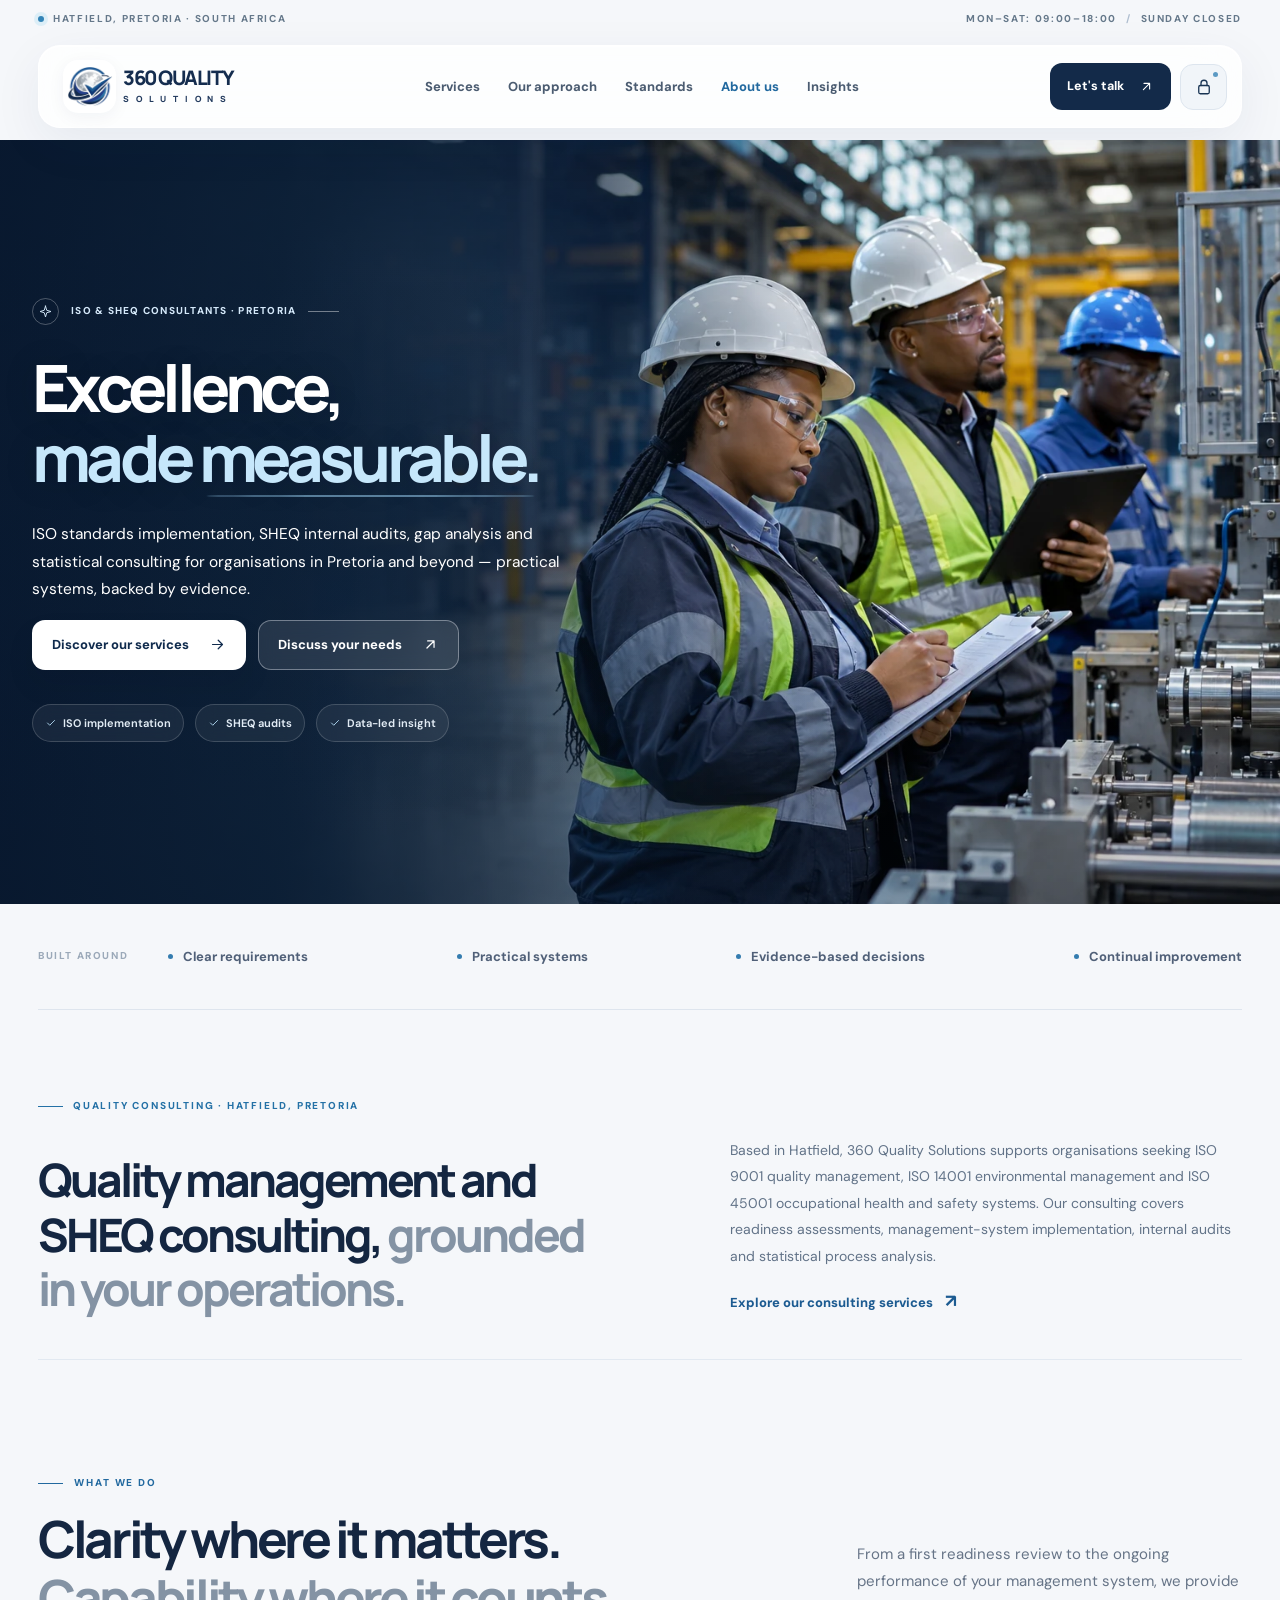
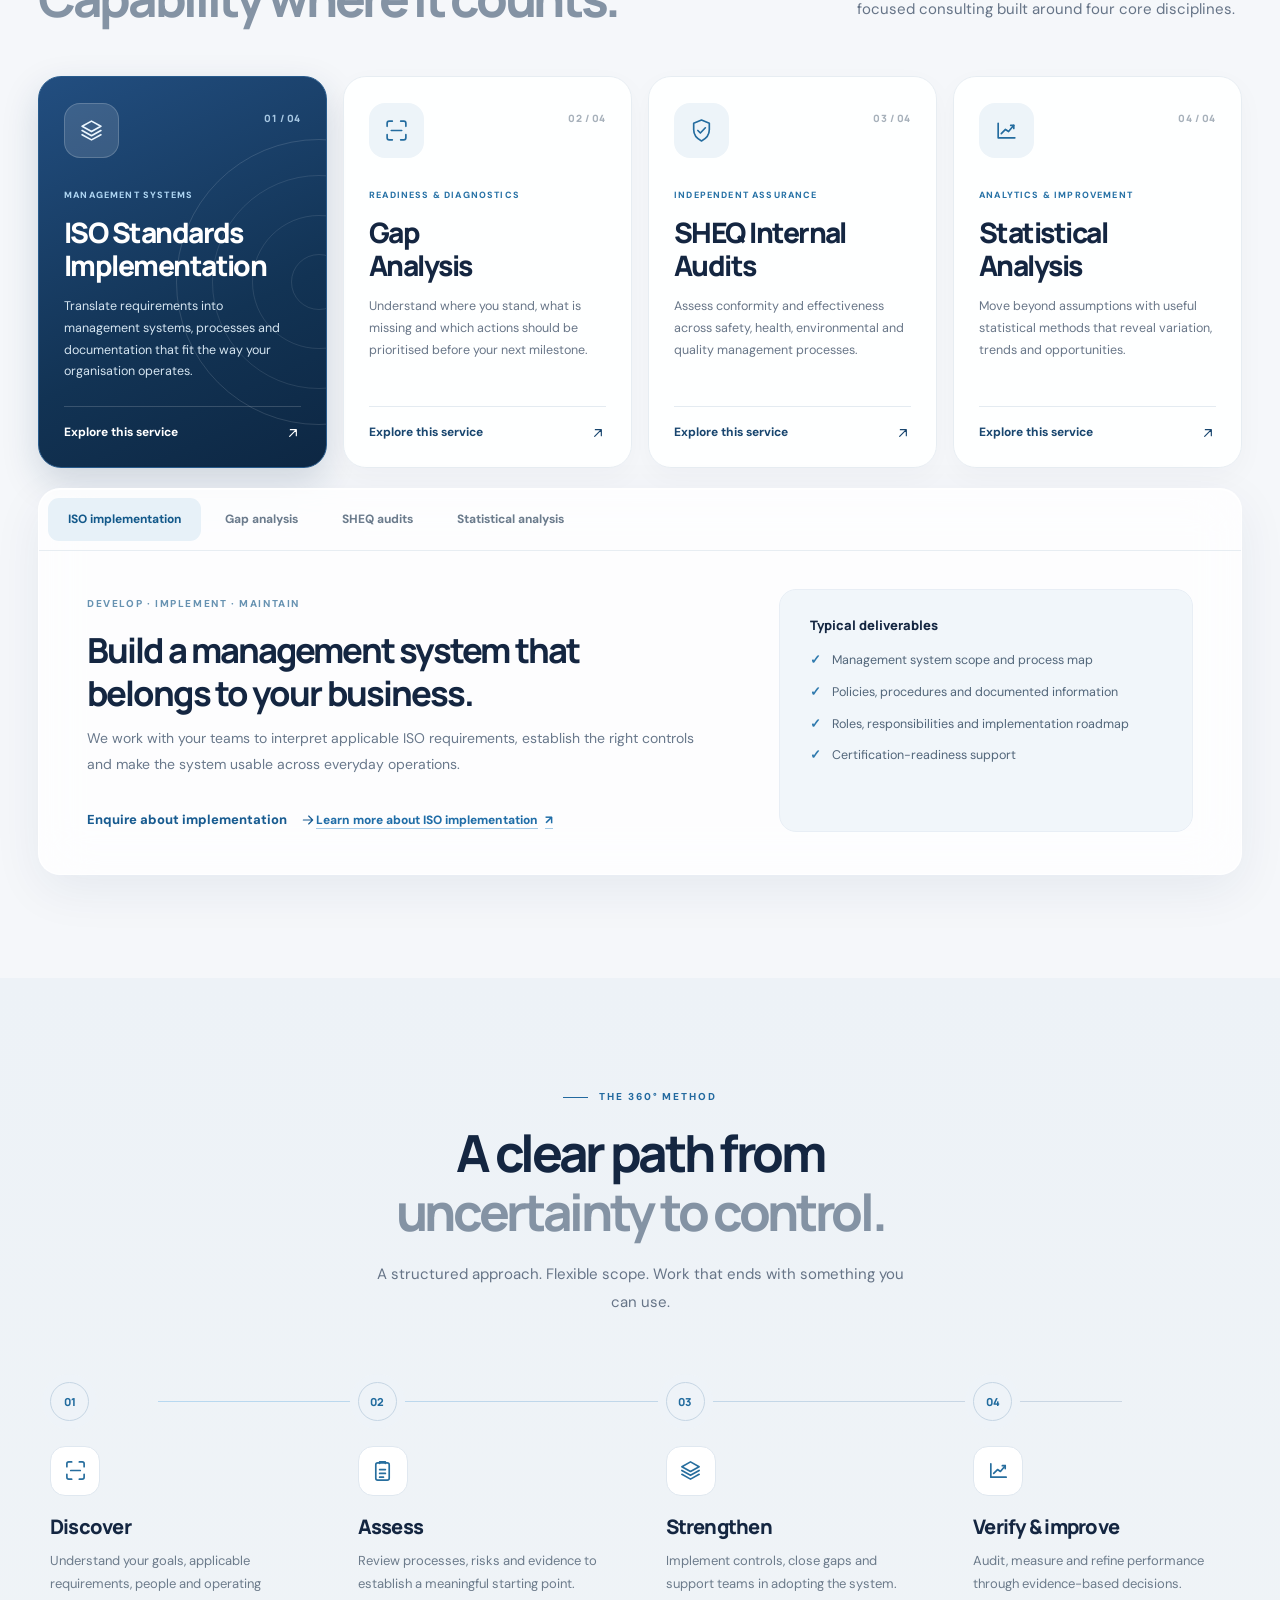
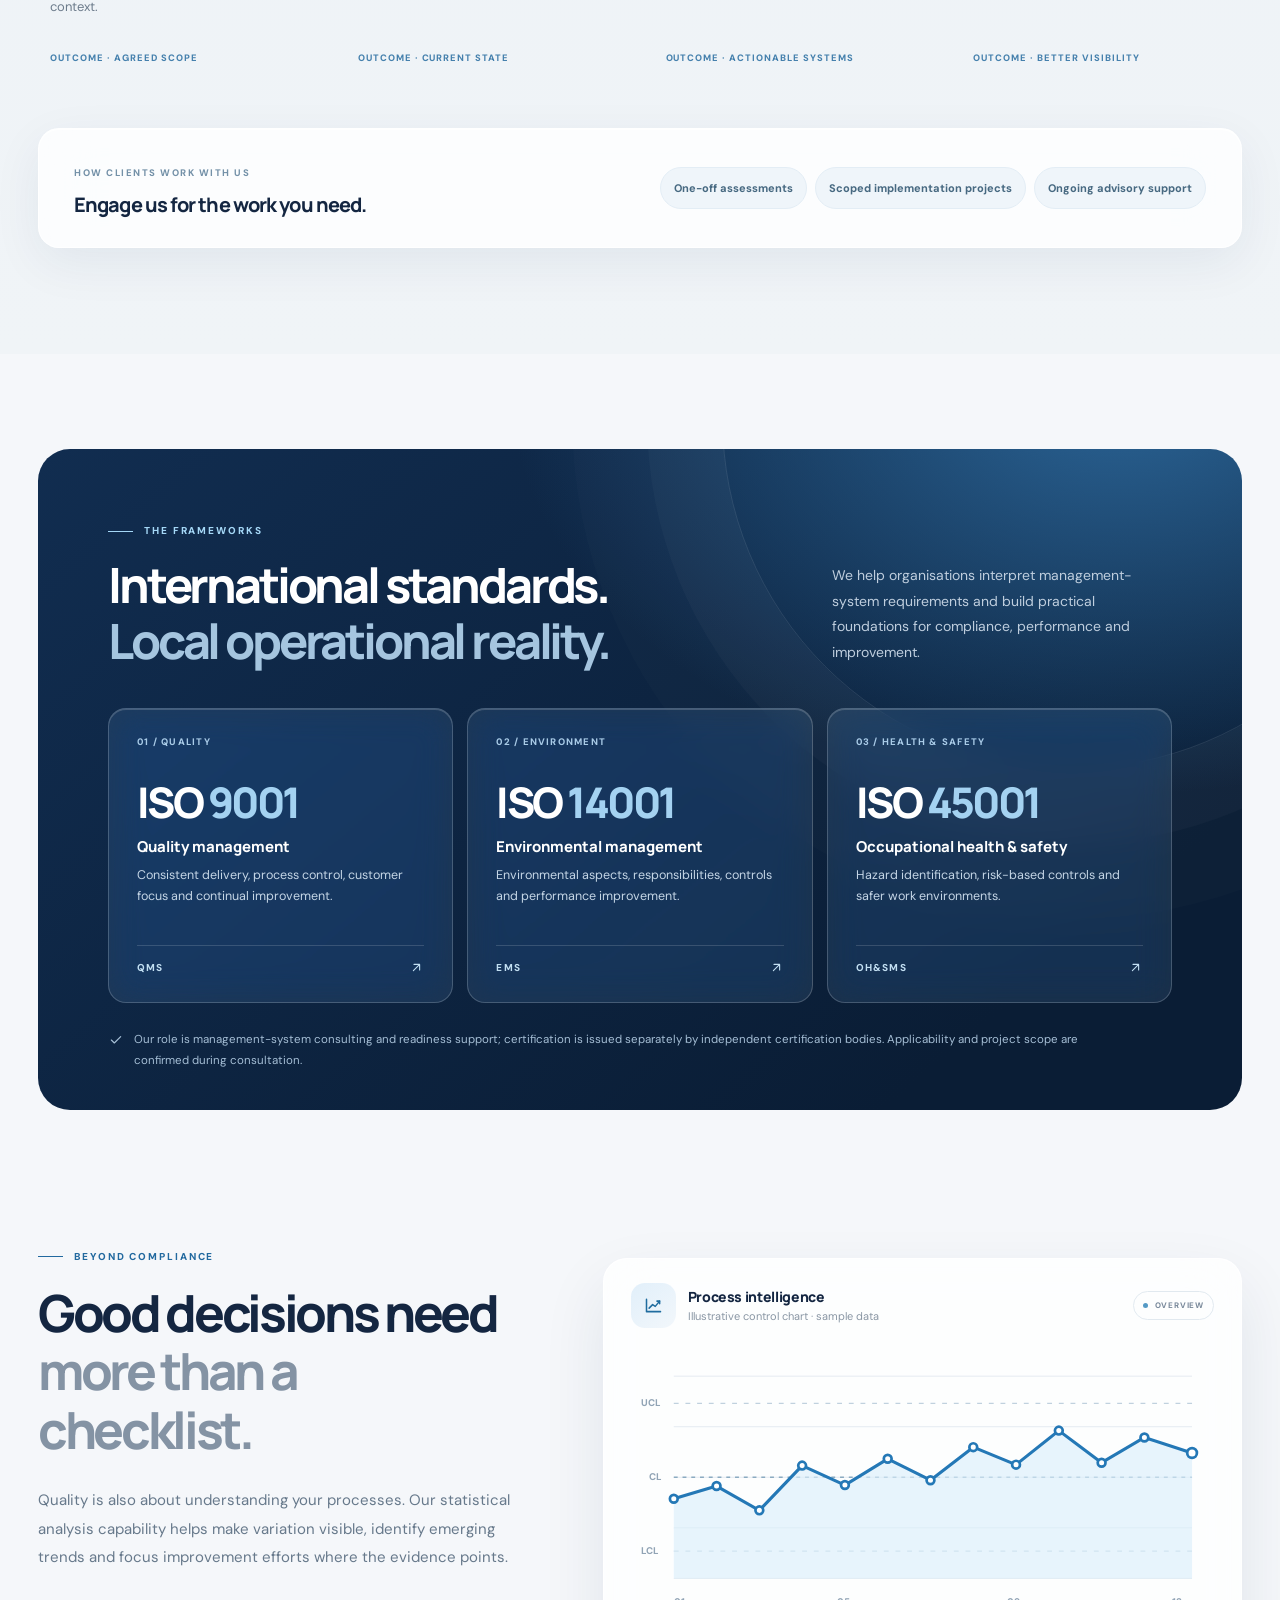
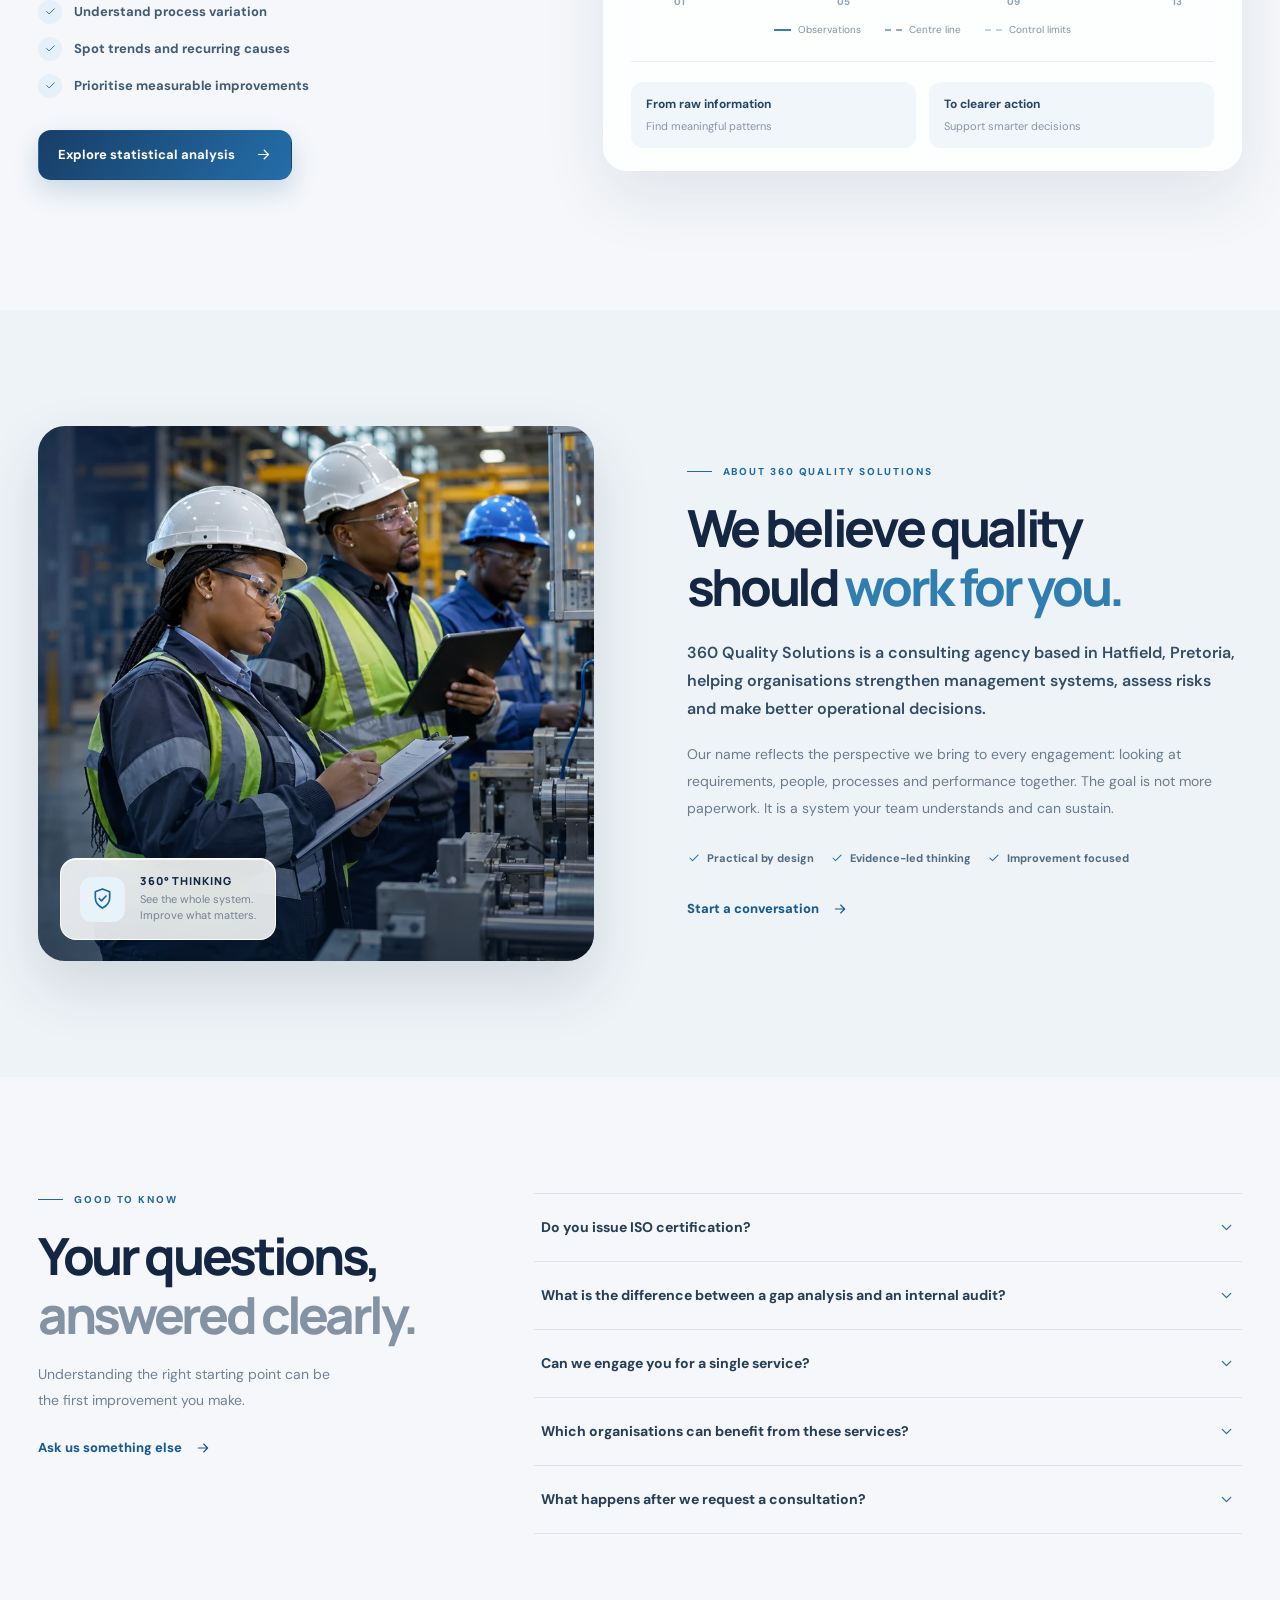
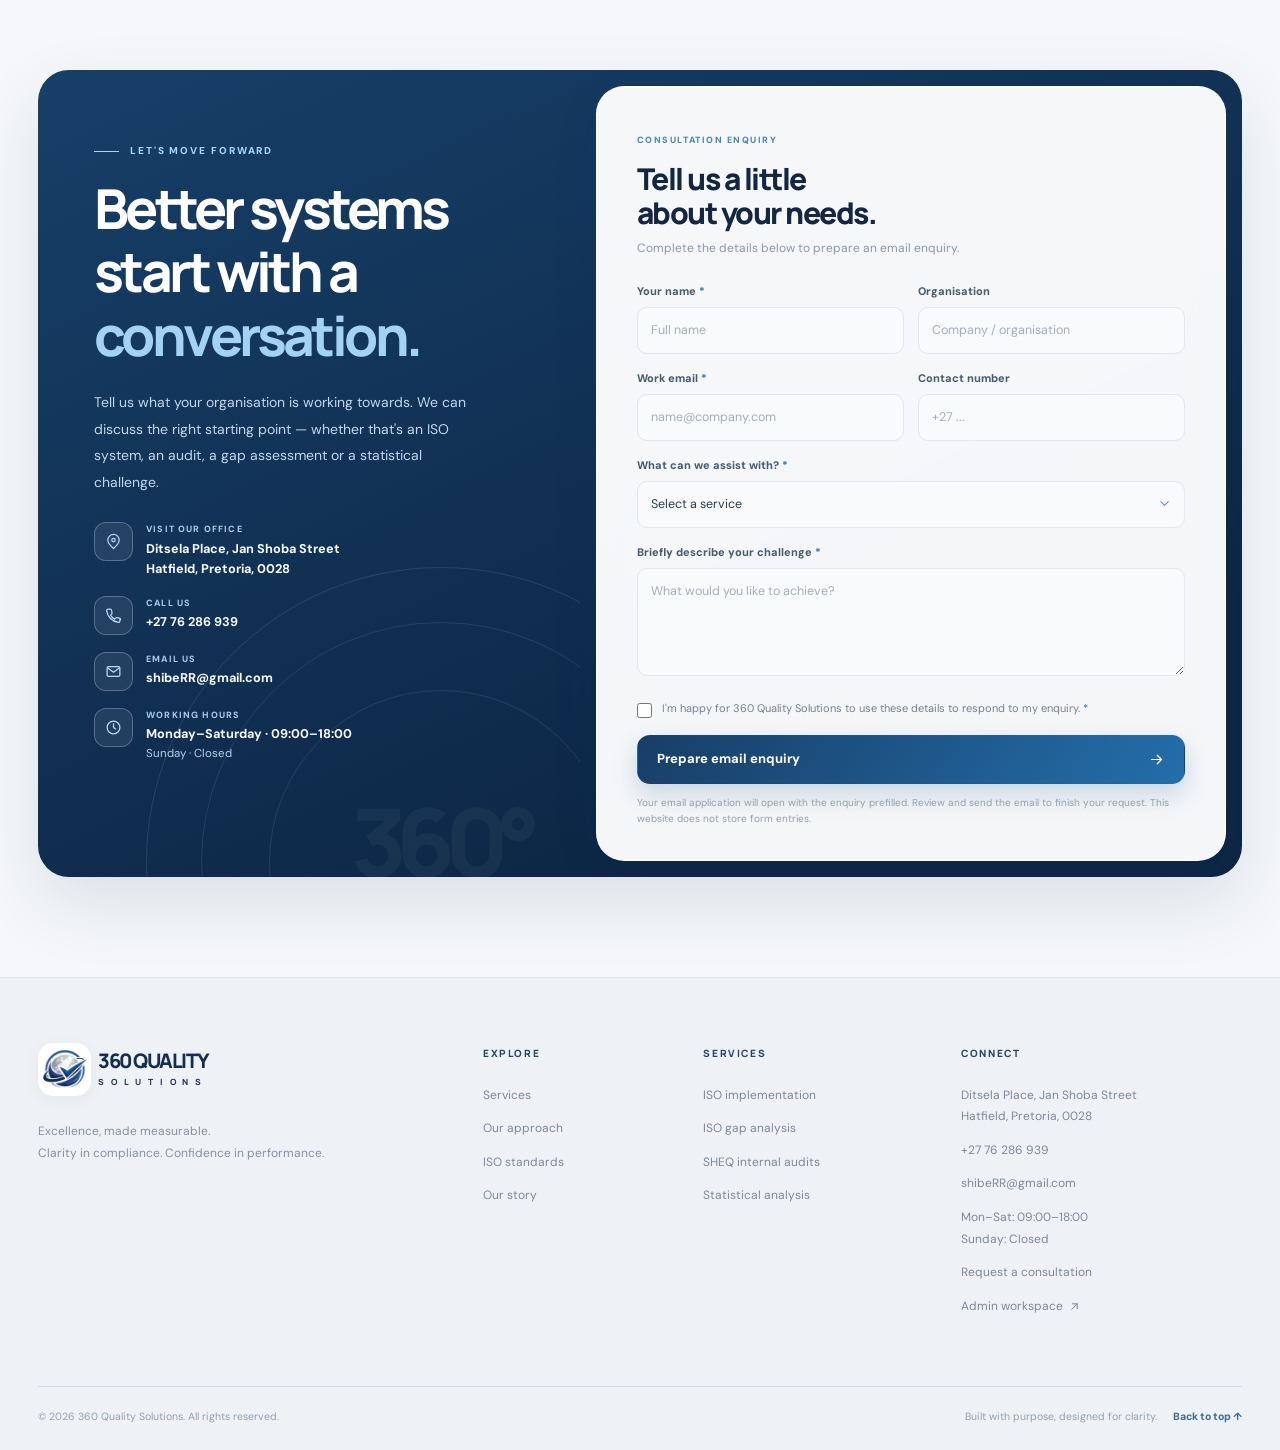
==== commit f6ec5895: "Add files via upload" ====
--- a/index.html
+++ b/index.html
@@ -1,350 +1,363 @@
-<!doctype html>
+<!DOCTYPE html>
+
 <html lang="en-ZA">
 <head>
-  <meta charset="UTF-8">
-  <meta name="viewport" content="width=device-width, initial-scale=1.0">
-  <meta name="theme-color" content="#eff3f8">
-  <meta name="description" content="360 Quality Solutions offers ISO implementation, gap analysis, SHEQ internal audits and statistical analysis in Hatfield, Pretoria. Contact our consultants.">
-  <meta name="robots" content="index, follow">
-  <meta property="og:type" content="website">
-  <meta property="og:title" content="ISO & SHEQ Consulting in Pretoria | 360 Quality Solutions">
-  <meta property="og:description" content="ISO management systems, SHEQ internal audits, gap analysis and statistical consulting for Pretoria organisations. Explore 360 Quality Solutions.">
-  <meta property="og:image" content="assets/images/hero-quality-inspection.webp">
-  <meta name="color-scheme" content="light">
-  <meta property="og:site_name" content="360 Quality Solutions">
-  <meta property="og:locale" content="en_ZA">
-  <meta property="og:image:alt" content="Quality consultants reviewing manufacturing processes and inspection records">
-  <meta name="twitter:card" content="summary_large_image">
-  <meta name="twitter:title" content="ISO & SHEQ Consultants Pretoria | 360 Quality Solutions">
-  <meta name="twitter:description" content="Quality management consulting, ISO implementation, SHEQ audits, gap analysis and statistical analysis in Hatfield, Pretoria.">
-  <meta name="author" content="360 Quality Solutions">
-  <meta name="geo.region" content="ZA-GP">
-  <meta name="geo.placename" content="Hatfield, Pretoria">
-  <title>ISO & SHEQ Consultants Pretoria | 360 Quality Solutions</title>
-  <link rel="icon" href="assets/images/favicon.svg" type="image/svg+xml">
-  <link rel="icon" href="assets/images/favicon-48.png" type="image/png" sizes="48x48">
-  <link rel="apple-touch-icon" href="assets/images/favicon-180.png">
-  <link rel="preconnect" href="https://fonts.googleapis.com">
-  <link rel="preconnect" href="https://fonts.gstatic.com" crossorigin>
-  <link href="https://fonts.googleapis.com/css2?family=DM+Sans:wght@400;450;500;550;600;650;700;750&family=Manrope:wght@400;500;600;650;700;750;800&display=swap" rel="stylesheet">
-  <link rel="preload" as="image" href="assets/images/hero-quality-inspection.webp">
-  <link rel="stylesheet" href="assets/css/styles.css">
-  <script src="assets/js/config.js" defer></script>
-  <script src="assets/js/main.js" defer></script>
-  <script type="application/ld+json">
-  {
-    "@context": "https://schema.org",
-    "@type": "ProfessionalService",
-    "name": "360 Quality Solutions",
-    "alternateName": "360 Quality Solutions Consulting Agency",
-    "description": "Quality management and SHEQ consulting agency in Hatfield, Pretoria, offering ISO management system implementation, gap analysis, SHEQ internal audits and statistical analysis.",
-    "address": {
-      "@type": "PostalAddress",
-      "streetAddress": "Ditsela Place, Jan Shoba Street, Hatfield",
-      "addressLocality": "Pretoria",
-      "addressRegion": "Gauteng",
-      "postalCode": "0028",
-      "addressCountry": "ZA"
-    },
-    "telephone": "+27 76 286 939",
-    "email": "shibeRR@gmail.com",
-    "openingHoursSpecification": [
-      {
-        "@type": "OpeningHoursSpecification",
-        "dayOfWeek": [
-          "Monday",
-          "Tuesday",
-          "Wednesday",
-          "Thursday",
-          "Friday",
-          "Saturday"
-        ],
-        "opens": "09:00",
-        "closes": "18:00"
-      }
-    ],
-    "areaServed": [
-      {
-        "@type": "City",
-        "name": "Pretoria"
+<meta charset="utf-8"/>
+<meta content="width=device-width, initial-scale=1.0" name="viewport"/>
+<meta content="#eff3f8" name="theme-color"/>
+<meta content="360 Quality Solutions offers ISO implementation, gap analysis, SHEQ internal audits and statistical analysis in Hatfield, Pretoria. Contact our consultants." name="description"/>
+<meta content="index, follow" name="robots"/>
+<meta content="website" property="og:type"/>
+<meta content="ISO &amp; SHEQ Consulting in Pretoria | 360 Quality Solutions" property="og:title"/>
+<meta content="ISO management systems, SHEQ internal audits, gap analysis and statistical consulting for Pretoria organisations. Explore 360 Quality Solutions." property="og:description"/>
+<meta content="https://360qualitysolution.co.za/assets/images/hero-quality-inspection.webp" property="og:image"/>
+<meta content="https://360qualitysolution.co.za/" property="og:url"/>
+<meta content="https://360qualitysolution.co.za/assets/images/hero-quality-inspection.webp" name="twitter:image"/>
+<meta content="light" name="color-scheme"/>
+<link href="https://360qualitysolution.co.za/" rel="canonical"/>
+<link href="/site.webmanifest" rel="manifest"/>
+<meta content="360 Quality Solutions" property="og:site_name"/>
+<meta content="en_ZA" property="og:locale"/>
+<meta content="Quality consultants reviewing manufacturing processes and inspection records" property="og:image:alt"/>
+<meta content="summary_large_image" name="twitter:card"/>
+<meta content="ISO &amp; SHEQ Consultants Pretoria | 360 Quality Solutions" name="twitter:title"/>
+<meta content="Quality management consulting, ISO implementation, SHEQ audits, gap analysis and statistical analysis in Hatfield, Pretoria." name="twitter:description"/>
+<meta content="360 Quality Solutions" name="author"/>
+<meta content="ZA-GP" name="geo.region"/>
+<meta content="Hatfield, Pretoria" name="geo.placename"/>
+<title>ISO &amp; SHEQ Consultants Pretoria | 360 Quality Solutions</title>
+<link href="assets/images/favicon.svg" rel="icon" type="image/svg+xml"/>
+<link href="assets/images/favicon-48.png" rel="icon" sizes="48x48" type="image/png"/>
+<link href="assets/images/favicon-180.png" rel="apple-touch-icon"/>
+<link href="https://fonts.googleapis.com" rel="preconnect"/>
+<link crossorigin="" href="https://fonts.gstatic.com" rel="preconnect"/>
+<link href="https://fonts.googleapis.com/css2?family=DM+Sans:wght@400;450;500;550;600;650;700;750&amp;family=Manrope:wght@400;500;600;650;700;750;800&amp;display=swap" rel="stylesheet"/>
+<link as="image" href="assets/images/hero-quality-inspection.webp" rel="preload"/>
+<link href="assets/css/styles.css" rel="stylesheet"/>
+<script defer="" src="assets/js/config.js"></script>
+<script defer="" src="assets/js/main.js"></script>
+<script type="application/ld+json">{
+  "@context": "https://schema.org",
+  "@graph": [
+    {
+      "@context": "https://schema.org",
+      "@type": "ProfessionalService",
+      "name": "360 Quality Solutions",
+      "alternateName": "360 Quality Solutions Consulting Agency",
+      "description": "Quality management and SHEQ consulting agency in Hatfield, Pretoria, offering ISO management system implementation, gap analysis, SHEQ internal audits and statistical analysis.",
+      "address": {
+        "@type": "PostalAddress",
+        "streetAddress": "Ditsela Place, Jan Shoba Street, Hatfield",
+        "addressLocality": "Pretoria",
+        "addressRegion": "Gauteng",
+        "postalCode": "0028",
+        "addressCountry": "ZA"
       },
-      {
-        "@type": "AdministrativeArea",
-        "name": "Gauteng"
-      },
-      {
-        "@type": "Country",
-        "name": "South Africa"
-      }
-    ],
-    "hasOfferCatalog": {
-      "@type": "OfferCatalog",
-      "name": "Quality and SHEQ consulting services",
-      "itemListElement": [
+      "telephone": "+27 76 286 939",
+      "email": "shibeRR@gmail.com",
+      "openingHoursSpecification": [
         {
-          "@type": "OfferCatalog",
-          "name": "ISO Standards Implementation"
+          "@type": "OpeningHoursSpecification",
+          "dayOfWeek": [
+            "Monday",
+            "Tuesday",
+            "Wednesday",
+            "Thursday",
+            "Friday",
+            "Saturday"
+          ],
+          "opens": "09:00",
+          "closes": "18:00"
+        }
+      ],
+      "areaServed": [
+        {
+          "@type": "City",
+          "name": "Pretoria"
         },
         {
-          "@type": "OfferCatalog",
-          "name": "ISO Gap Analysis"
+          "@type": "AdministrativeArea",
+          "name": "Gauteng"
         },
         {
-          "@type": "OfferCatalog",
-          "name": "SHEQ Internal Audits"
-        },
-        {
-          "@type": "OfferCatalog",
-          "name": "Statistical Analysis"
+          "@type": "Country",
+          "name": "South Africa"
         }
-      ]
+      ],
+      "hasOfferCatalog": {
+        "@type": "OfferCatalog",
+        "name": "Quality and SHEQ consulting services",
+        "itemListElement": [
+          {
+            "@type": "OfferCatalog",
+            "name": "ISO Standards Implementation"
+          },
+          {
+            "@type": "OfferCatalog",
+            "name": "ISO Gap Analysis"
+          },
+          {
+            "@type": "OfferCatalog",
+            "name": "SHEQ Internal Audits"
+          },
+          {
+            "@type": "OfferCatalog",
+            "name": "Statistical Analysis"
+          }
+        ]
+      },
+      "@id": "https://360qualitysolution.co.za/#business",
+      "url": "https://360qualitysolution.co.za/",
+      "image": "https://360qualitysolution.co.za/assets/images/hero-quality-inspection.webp",
+      "logo": "https://360qualitysolution.co.za/assets/images/brand-symbol.png",
+      "hasMap": "https://www.google.com/maps/search/?api=1&query=Ditsela+Place+Jan+Shoba+Street+Hatfield+Pretoria"
+    },
+    {
+      "@type": "WebSite",
+      "@id": "https://360qualitysolution.co.za/#website",
+      "name": "360 Quality Solutions",
+      "url": "https://360qualitysolution.co.za/",
+      "inLanguage": "en-ZA",
+      "publisher": {
+        "@id": "https://360qualitysolution.co.za/#business"
+      }
     }
-  }
-  </script>
+  ]
+}</script>
+<script>/* Keep folder routes clean even when index.html is entered directly. */
+if (location.pathname.endsWith('/index.html')) { history.replaceState(null, '', location.pathname.replace(/index\.html$/, '') + location.search + location.hash); }
+</script>
 </head>
 <body>
-  <svg xmlns="http://www.w3.org/2000/svg" class="icon-sprite" aria-hidden="true" focusable="false">
-    <symbol id="i-arrow" viewBox="0 0 24 24"><path d="M5 12h14m-6-6 6 6-6 6"/></symbol>
-    <symbol id="i-external" viewBox="0 0 24 24"><path d="M7 17 17 7M8 7h9v9"/></symbol>
-    <symbol id="i-lock" viewBox="0 0 24 24"><rect x="5" y="10" width="14" height="11" rx="2"/><path d="M8 10V7a4 4 0 0 1 8 0v3"/></symbol>
-    <symbol id="i-menu" viewBox="0 0 24 24"><path d="M4 7h16M4 12h16M4 17h16"/></symbol>
-    <symbol id="i-close" viewBox="0 0 24 24"><path d="m5 5 14 14M19 5 5 19"/></symbol>
-    <symbol id="i-shield" viewBox="0 0 24 24"><path d="M12 2 4.5 5v6.3c0 5.2 3.1 8.5 7.5 10.7 4.4-2.2 7.5-5.5 7.5-10.7V5L12 2Z"/><path d="m8.5 12 2.4 2.4 4.8-5"/></symbol>
-    <symbol id="i-scan" viewBox="0 0 24 24"><path d="M8 3H5a2 2 0 0 0-2 2v3m13-5h3a2 2 0 0 1 2 2v3M3 16v3a2 2 0 0 0 2 2h3m13-5v3a2 2 0 0 1-2 2h-3M7 12h10"/></symbol>
-    <symbol id="i-clipboard" viewBox="0 0 24 24"><rect x="5" y="4" width="14" height="18" rx="2"/><path d="M9 4.5V3h6v1.5M9 11h6m-6 4h6m-6 4h4"/></symbol>
-    <symbol id="i-chart" viewBox="0 0 24 24"><path d="M4 19V5m0 14h16M7 15l4-4 3 2 5-6"/><path d="M16 7h3v3"/></symbol>
-    <symbol id="i-layers" viewBox="0 0 24 24"><path d="m12 3 9 5-9 5-9-5 9-5Zm-9 9 9 5 9-5M3 16l9 5 9-5"/></symbol>
-    <symbol id="i-check" viewBox="0 0 24 24"><path d="m5 12 4.5 4.5L19 7"/></symbol>
-    <symbol id="i-chevron" viewBox="0 0 24 24"><path d="m6 9 6 6 6-6"/></symbol>
-    <symbol id="i-mail" viewBox="0 0 24 24"><rect x="3" y="5" width="18" height="14" rx="2"/><path d="m4 7 8 6 8-6"/></symbol>
-    <symbol id="i-phone" viewBox="0 0 24 24"><path d="M21 16.7v3a2 2 0 0 1-2.2 2A18.9 18.9 0 0 1 2.3 5.2 2 2 0 0 1 4.3 3h3a2 2 0 0 1 2 1.7l.6 3.6a2 2 0 0 1-.6 1.7l-1.4 1.4a15 15 0 0 0 5.7 5.7l1.4-1.4a2 2 0 0 1 1.7-.6l3.6.6a2 2 0 0 1 1.7 2Z"/></symbol>
-    <symbol id="i-clock" viewBox="0 0 24 24"><circle cx="12" cy="12" r="9"/><path d="M12 7v5l3 2"/></symbol>
-    <symbol id="i-pin" viewBox="0 0 24 24"><path d="M20 10c0 5-8 12-8 12S4 15 4 10a8 8 0 1 1 16 0Z"/><circle cx="12" cy="10" r="2.5"/></symbol>
-    <symbol id="i-spark" viewBox="0 0 24 24"><path d="m12 2 2.3 7.7L22 12l-7.7 2.3L12 22l-2.3-7.7L2 12l7.7-2.3L12 2Z"/></symbol>
-  </svg>
-  <a class="skip-link" href="#main">Skip to main content</a>
-  <div class="site-background" aria-hidden="true"><span class="ambient ambient-one"></span><span class="ambient ambient-two"></span></div>
-
-  <div class="utility-bar">
-    <div class="container utility-inner">
-      <span><span class="live-dot"></span> HATFIELD, PRETORIA · SOUTH AFRICA</span>
-      <span class="utility-right">MON–SAT: 09:00–18:00 <span class="utility-separator">/</span> SUNDAY CLOSED</span>
-    </div>
-  </div>
-
-  <header class="site-header" id="top">
-    <div class="container header-shell glass">
-      <a href="#top" class="brand" aria-label="360 Quality Solutions homepage">
-        <span class="brand-emblem"><img src="assets/images/brand-symbol.png" width="48" height="42" alt=""></span>
-        <span class="brand-text"><strong>360 <span>QUALITY</span></strong><small>S O L U T I O N S</small></span>
-      </a>
-      <nav class="primary-nav" id="site-nav" aria-label="Main navigation">
-        <a href="#services" class="nav-link">Services</a>
-        <a href="#approach" class="nav-link">Our approach</a>
-        <a href="#standards" class="nav-link">Standards</a>
-        <a href="#about" class="nav-link">About us</a>
-        <a href="#insights" class="nav-link">Insights</a>
-      </nav>
-      <div class="header-actions">
-        <a class="nav-cta" href="#contact">Let's talk <svg class="icon"><use href="#i-external"></use></svg></a>
-        <a href="./admin/index.html" class="admin-icon" aria-label="Open admin workspace" title="Admin workspace"><svg class="icon"><use href="#i-lock"></use></svg><span class="admin-dot"></span></a>
-        <button type="button" class="mobile-menu" id="menu-toggle" aria-expanded="false" aria-controls="site-nav" aria-label="Open menu"><svg class="icon menu-open"><use href="#i-menu"></use></svg><svg class="icon menu-x"><use href="#i-close"></use></svg></button>
-      </div>
-    </div>
-  </header>
-
-  <main id="main">
-    <section class="hero-section" aria-labelledby="hero-heading">
-      <div class="hero-image" role="img" aria-label="Quality specialists examining a manufacturing process, reviewing audit documentation and operational data"></div>
-      <div class="hero-vignette" aria-hidden="true"></div>
-      <div class="hero-copy">
-        <div class="hero-content">
-          <div class="hero-eyebrow"><span class="eyebrow-spark"><svg class="icon"><use href="#i-spark"></use></svg></span> ISO &amp; SHEQ CONSULTANTS · PRETORIA <span class="eyebrow-line"></span></div>
-          <h1 id="hero-heading">Excellence,<br><span>made</span> <em>measurable.</em></h1>
-          <p>ISO standards implementation, SHEQ internal audits, gap analysis and statistical consulting for organisations in Pretoria and beyond — practical systems, backed by evidence.</p>
-          <div class="hero-buttons">
-            <a href="#services" class="button button-white">Discover our services <svg class="icon"><use href="#i-arrow"></use></svg></a>
-            <a href="#contact" class="button button-outline-light">Discuss your needs <svg class="icon"><use href="#i-external"></use></svg></a>
-          </div>
-          <div class="hero-pills" aria-label="Our focus areas"><span><svg class="icon"><use href="#i-check"></use></svg> ISO implementation</span><span><svg class="icon"><use href="#i-check"></use></svg> SHEQ audits</span><span><svg class="icon"><use href="#i-check"></use></svg> Data-led insight</span></div>
-        </div>
-      </div>
-    </section>
-
-    <div class="container credibility-strip" aria-label="What we focus on">
-      <span class="credibility-label">BUILT AROUND</span>
-      <div class="credibility-items"><span><span class="credibility-small-dot"></span> Clear requirements</span><span><span class="credibility-small-dot"></span> Practical systems</span><span><span class="credibility-small-dot"></span> Evidence-based decisions</span><span><span class="credibility-small-dot"></span> Continual improvement</span></div>
-    </div>
-
-    <section class="local-intro-section container" aria-labelledby="local-intro-title">
-      <div class="local-intro-kicker"><span class="kicker-dash"></span> QUALITY CONSULTING · HATFIELD, PRETORIA</div>
-      <div class="local-intro-main">
-        <h2 id="local-intro-title">Quality management and SHEQ consulting, <span class="text-muted">grounded in your operations.</span></h2>
-        <div class="local-intro-copy">
-          <p>Based in Hatfield, 360 Quality Solutions supports organisations seeking ISO 9001 quality management, ISO 14001 environmental management and ISO 45001 occupational health and safety systems. Our consulting covers readiness assessments, management-system implementation, internal audits and statistical process analysis.</p>
-          <a href="#services" class="local-intro-link">Explore our consulting services <span aria-hidden="true">↗</span></a>
-        </div>
-      </div>
-    </section>
-
-    <section id="services" class="section section-services" aria-labelledby="services-title">
-      <div class="container">
-        <div class="section-heading split-heading reveal">
-          <div><p class="section-kicker"><span class="kicker-dash"></span> WHAT WE DO</p><h2 id="services-title">Clarity where it matters.<br><span class="text-muted">Capability where it counts.</span></h2></div>
-          <p class="section-intro">From a first readiness review to the ongoing performance of your management system, we provide focused consulting built around four core disciplines.</p>
-        </div>
-        <div class="services-grid">
-          <article class="service-card service-featured reveal" data-service="iso">
-            <div class="service-card-top"><span class="service-icon"><svg class="icon"><use href="#i-layers"></use></svg></span><span class="service-number">01 / 04</span></div>
-            <div class="service-card-content"><p class="service-tag">MANAGEMENT SYSTEMS</p><h3>ISO Standards<br>Implementation</h3><p>Translate requirements into management systems, processes and documentation that fit the way your organisation operates.</p></div>
-            <button type="button" class="service-explore" data-show-service="iso">Explore this service <svg class="icon"><use href="#i-external"></use></svg></button>
-            <div class="service-orbit" aria-hidden="true"><span></span><span></span><span></span></div>
-          </article>
-          <article class="service-card reveal" data-service="gap">
-            <div class="service-card-top"><span class="service-icon"><svg class="icon"><use href="#i-scan"></use></svg></span><span class="service-number">02 / 04</span></div>
-            <div class="service-card-content"><p class="service-tag">READINESS & DIAGNOSTICS</p><h3>Gap<br>Analysis</h3><p>Understand where you stand, what is missing and which actions should be prioritised before your next milestone.</p></div>
-            <button type="button" class="service-explore" data-show-service="gap">Explore this service <svg class="icon"><use href="#i-external"></use></svg></button>
-          </article>
-          <article class="service-card reveal" data-service="audit">
-            <div class="service-card-top"><span class="service-icon"><svg class="icon"><use href="#i-shield"></use></svg></span><span class="service-number">03 / 04</span></div>
-            <div class="service-card-content"><p class="service-tag">INDEPENDENT ASSURANCE</p><h3>SHEQ Internal<br>Audits</h3><p>Assess conformity and effectiveness across safety, health, environmental and quality management processes.</p></div>
-            <button type="button" class="service-explore" data-show-service="audit">Explore this service <svg class="icon"><use href="#i-external"></use></svg></button>
-          </article>
-          <article class="service-card reveal" data-service="stats">
-            <div class="service-card-top"><span class="service-icon"><svg class="icon"><use href="#i-chart"></use></svg></span><span class="service-number">04 / 04</span></div>
-            <div class="service-card-content"><p class="service-tag">ANALYTICS & IMPROVEMENT</p><h3>Statistical<br>Analysis</h3><p>Move beyond assumptions with useful statistical methods that reveal variation, trends and opportunities.</p></div>
-            <button type="button" class="service-explore" data-show-service="stats">Explore this service <svg class="icon"><use href="#i-external"></use></svg></button>
-          </article>
-        </div>
-        <div class="service-detail glass reveal" id="service-explorer" tabindex="-1" aria-label="Service details">
-          <div class="service-detail-nav" role="tablist" aria-label="Explore a service">
-            <button class="detail-tab is-active" type="button" id="tab-iso" role="tab" aria-controls="panel-iso" aria-selected="true" data-tab="iso">ISO implementation</button>
-            <button class="detail-tab" type="button" id="tab-gap" role="tab" aria-controls="panel-gap" aria-selected="false" tabindex="-1" data-tab="gap">Gap analysis</button>
-            <button class="detail-tab" type="button" id="tab-audit" role="tab" aria-controls="panel-audit" aria-selected="false" tabindex="-1" data-tab="audit">SHEQ audits</button>
-            <button class="detail-tab" type="button" id="tab-stats" role="tab" aria-controls="panel-stats" aria-selected="false" tabindex="-1" data-tab="stats">Statistical analysis</button>
-          </div>
-          <div class="service-tab-panel" id="panel-iso" role="tabpanel" aria-labelledby="tab-iso" data-panel="iso">
-            <div class="detail-main"><span class="detail-overline">DEVELOP · IMPLEMENT · MAINTAIN</span><h3>Build a management system that belongs to your business.</h3><p>We work with your teams to interpret applicable ISO requirements, establish the right controls and make the system usable across everyday operations.</p><a class="text-link" href="#contact" data-service-prefill="ISO Standards Implementation">Enquire about implementation <svg class="icon"><use href="#i-arrow"></use></svg></a><a class="service-deep-link" href="services/iso-implementation-pretoria.html">Learn more about ISO implementation in Pretoria <span aria-hidden="true">↗</span></a></div>
-            <div class="detail-deliverables"><h4>Typical deliverables</h4><ul><li>Management system scope and process map</li><li>Policies, procedures and documented information</li><li>Roles, responsibilities and implementation roadmap</li><li>Certification-readiness support</li></ul></div>
-          </div>
-          <div class="service-tab-panel" id="panel-gap" role="tabpanel" aria-labelledby="tab-gap" data-panel="gap" hidden>
-            <div class="detail-main"><span class="detail-overline">REVIEW · PRIORITISE · PLAN</span><h3>Know the distance between today and your target standard.</h3><p>We compare existing practices and evidence with agreed requirements, identify risks and opportunities, and develop a practical plan to close gaps.</p><a class="text-link" href="#contact" data-service-prefill="Gap Analysis">Request a gap assessment <svg class="icon"><use href="#i-arrow"></use></svg></a><a class="service-deep-link" href="services/iso-gap-analysis-pretoria.html">Learn more about gap analysis in Pretoria <span aria-hidden="true">↗</span></a></div>
-            <div class="detail-deliverables"><h4>Typical deliverables</h4><ul><li>Requirements-to-evidence review</li><li>Gap register with risk-based priorities</li><li>Corrective action and accountability plan</li><li>Readiness summary for leadership</li></ul></div>
-          </div>
-          <div class="service-tab-panel" id="panel-audit" role="tabpanel" aria-labelledby="tab-audit" data-panel="audit" hidden>
-            <div class="detail-main"><span class="detail-overline">VERIFY · REPORT · IMPROVE</span><h3>Find the evidence. Understand the risk. Improve the system.</h3><p>Our audit support examines whether SHEQ processes meet defined criteria and work as intended, with clear reporting of findings and improvement actions.</p><a class="text-link" href="#contact" data-service-prefill="SHEQ Internal Audits">Plan an internal audit <svg class="icon"><use href="#i-arrow"></use></svg></a><a class="service-deep-link" href="services/sheq-internal-audits-pretoria.html">Learn more about SHEQ internal audits in Pretoria <span aria-hidden="true">↗</span></a></div>
-            <div class="detail-deliverables"><h4>Typical deliverables</h4><ul><li>Risk-based audit plan and criteria</li><li>Interviews, sampling and evidence review</li><li>Findings, observations and audit report</li><li>Corrective-action follow-up guidance</li></ul></div>
-          </div>
-          <div class="service-tab-panel" id="panel-stats" role="tabpanel" aria-labelledby="tab-stats" data-panel="stats" hidden>
-            <div class="detail-main"><span class="detail-overline">MEASURE · EXPLAIN · OPTIMISE</span><h3>Turn complex data into decisions that improve performance.</h3><p>We help organisations structure data, assess process variation and communicate findings that support better quality and operational decisions.</p><a class="text-link" href="#contact" data-service-prefill="Statistical Analysis">Discuss an analysis project <svg class="icon"><use href="#i-arrow"></use></svg></a><a class="service-deep-link" href="services/statistical-analysis-pretoria.html">Learn more about statistical analysis in Pretoria <span aria-hidden="true">↗</span></a></div>
-            <div class="detail-deliverables"><h4>Typical deliverables</h4><ul><li>Data quality checks and descriptive analysis</li><li>Trend, variation and capability assessments</li><li>Statistical process control where appropriate</li><li>Decision-ready charts and recommendations</li></ul></div>
-          </div>
-        </div>
-      </div>
-    </section>
-
-    <section id="approach" class="section approach-section" aria-labelledby="approach-title">
-      <div class="container">
-        <div class="section-heading centered reveal"><p class="section-kicker"><span class="kicker-dash"></span> THE 360° METHOD</p><h2 id="approach-title">A clear path from<br><span class="text-muted">uncertainty to control.</span></h2><p class="section-intro">A structured approach. Flexible scope. Work that ends with something you can use.</p></div>
-        <div class="process-rail" aria-label="Our four-step consulting approach">
-          <article class="process-step reveal"><div class="step-marker"><span>01</span></div><div class="step-icon"><svg class="icon"><use href="#i-scan"></use></svg></div><h3>Discover</h3><p>Understand your goals, applicable requirements, people and operating context.</p><span class="step-result">OUTCOME · AGREED SCOPE</span></article>
-          <article class="process-step reveal"><div class="step-marker"><span>02</span></div><div class="step-icon"><svg class="icon"><use href="#i-clipboard"></use></svg></div><h3>Assess</h3><p>Review processes, risks and evidence to establish a meaningful starting point.</p><span class="step-result">OUTCOME · CURRENT STATE</span></article>
-          <article class="process-step reveal"><div class="step-marker"><span>03</span></div><div class="step-icon"><svg class="icon"><use href="#i-layers"></use></svg></div><h3>Strengthen</h3><p>Implement controls, close gaps and support teams in adopting the system.</p><span class="step-result">OUTCOME · ACTIONABLE SYSTEMS</span></article>
-          <article class="process-step reveal"><div class="step-marker"><span>04</span></div><div class="step-icon"><svg class="icon"><use href="#i-chart"></use></svg></div><h3>Verify & improve</h3><p>Audit, measure and refine performance through evidence-based decisions.</p><span class="step-result">OUTCOME · BETTER VISIBILITY</span></article>
-        </div>
-        <div class="engagement-box glass reveal"><div><span class="micro-label">HOW CLIENTS WORK WITH US</span><h3>Engage us for the work you need.</h3></div><div class="engagement-options"><span>One-off assessments</span><span>Scoped implementation projects</span><span>Ongoing advisory support</span></div></div>
-      </div>
-    </section>
-
-    <section id="standards" class="section standards-section" aria-labelledby="standards-title">
-      <div class="container standards-shell">
-        <div class="standards-top"><div class="reveal"><p class="section-kicker light-kicker"><span class="kicker-dash"></span> THE FRAMEWORKS</p><h2 id="standards-title">International standards.<br><span class="standards-soft">Local operational reality.</span></h2></div><p class="reveal">We help organisations interpret management-system requirements and build practical foundations for compliance, performance and improvement.</p></div>
-        <div class="standards-cards">
-          <div class="standard-card glass-dark reveal"><span class="standard-index">01 / QUALITY</span><strong>ISO <span>9001</span></strong><h3>Quality management</h3><p>Consistent delivery, process control, customer focus and continual improvement.</p><span class="standard-footer">QMS <svg class="icon"><use href="#i-external"></use></svg></span></div>
-          <div class="standard-card glass-dark reveal"><span class="standard-index">02 / ENVIRONMENT</span><strong>ISO <span>14001</span></strong><h3>Environmental management</h3><p>Environmental aspects, responsibilities, controls and performance improvement.</p><span class="standard-footer">EMS <svg class="icon"><use href="#i-external"></use></svg></span></div>
-          <div class="standard-card glass-dark reveal"><span class="standard-index">03 / HEALTH & SAFETY</span><strong>ISO <span>45001</span></strong><h3>Occupational health & safety</h3><p>Hazard identification, risk-based controls and safer work environments.</p><span class="standard-footer">OH&amp;SMS <svg class="icon"><use href="#i-external"></use></svg></span></div>
-        </div>
-        <div class="standards-footnote"><svg class="icon"><use href="#i-check"></use></svg> Our role is management-system consulting and readiness support; certification is issued separately by independent certification bodies. Applicability and project scope are confirmed during consultation.</div>
-      </div>
-    </section>
-
-    <section id="insights" class="section insights-section" aria-labelledby="insights-title">
-      <div class="container insights-layout">
-        <div class="insights-copy reveal"><p class="section-kicker"><span class="kicker-dash"></span> BEYOND COMPLIANCE</p><h2 id="insights-title">Good decisions need<br><span class="text-muted">more than a checklist.</span></h2><p>Quality is also about understanding your processes. Our statistical analysis capability helps make variation visible, identify emerging trends and focus improvement efforts where the evidence points.</p><div class="insight-points"><div><span class="mini-check"><svg class="icon"><use href="#i-check"></use></svg></span><span>Understand process variation</span></div><div><span class="mini-check"><svg class="icon"><use href="#i-check"></use></svg></span><span>Spot trends and recurring causes</span></div><div><span class="mini-check"><svg class="icon"><use href="#i-check"></use></svg></span><span>Prioritise measurable improvements</span></div></div><a class="button button-primary" href="#contact" data-service-prefill="Statistical Analysis">Explore statistical analysis <svg class="icon"><use href="#i-arrow"></use></svg></a></div>
-        <div class="analytics-panel glass reveal">
-          <div class="analytics-top"><div class="analytics-title"><span class="analytics-icon"><svg class="icon"><use href="#i-chart"></use></svg></span><div><strong>Process intelligence</strong><small>Illustrative control chart · sample data</small></div></div><span class="chart-tag"><span></span> OVERVIEW</span></div>
-          <div class="analytics-chart" role="img" aria-label="Illustrative control chart with a sequence of sample observations fluctuating around an average, between upper and lower control limits">
-            <svg viewBox="0 0 600 280" preserveAspectRatio="none" aria-hidden="true">
-              <g class="chart-grid"><line x1="44" y1="30" x2="577" y2="30"/><line x1="44" y1="82" x2="577" y2="82"/><line x1="44" y1="134" x2="577" y2="134"/><line x1="44" y1="186" x2="577" y2="186"/><line x1="44" y1="238" x2="577" y2="238"/></g>
-              <g class="chart-guides"><line x1="44" y1="58" x2="577" y2="58"/><line x1="44" y1="210" x2="577" y2="210"/></g>
-              <line class="chart-middle" x1="44" y1="134" x2="577" y2="134"/>
-              <path class="chart-area" d="M44 156 L88 143 L132 168 L176 122 L220 142 L264 115 L308 137 L352 103 L396 121 L440 86 L484 119 L528 93 L577 109 L577 238 L44 238Z"/>
-              <path class="chart-trend" d="M44 156 L88 143 L132 168 L176 122 L220 142 L264 115 L308 137 L352 103 L396 121 L440 86 L484 119 L528 93 L577 109"/>
-              <g class="chart-dots"><circle cx="44" cy="156" r="4"/><circle cx="88" cy="143" r="4"/><circle cx="132" cy="168" r="4"/><circle cx="176" cy="122" r="4"/><circle cx="220" cy="142" r="4"/><circle cx="264" cy="115" r="4"/><circle cx="308" cy="137" r="4"/><circle cx="352" cy="103" r="4"/><circle cx="396" cy="121" r="4"/><circle cx="440" cy="86" r="4"/><circle cx="484" cy="119" r="4"/><circle cx="528" cy="93" r="4"/><circle cx="577" cy="109" r="5"/></g>
-              <g class="chart-labels"><text x="10" y="61">UCL</text><text x="18" y="137">CL</text><text x="10" y="213">LCL</text><text x="44" y="265">01</text><text x="212" y="265">05</text><text x="387" y="265">09</text><text x="556" y="265">13</text></g>
-            </svg>
-          </div>
-          <div class="chart-legend"><span><i class="legend-observations"></i> Observations</span><span><i class="legend-average"></i> Centre line</span><span><i class="legend-limits"></i> Control limits</span></div>
-          <div class="analytics-bottom"><div><strong>From raw information</strong><small>Find meaningful patterns</small></div><div><strong>To clearer action</strong><small>Support smarter decisions</small></div></div>
-        </div>
-      </div>
-    </section>
-
-    <section id="about" class="section about-section" aria-labelledby="about-title">
-      <div class="container about-layout">
-        <div class="about-media reveal"><img src="assets/images/quality-team.webp" alt="Quality inspection team reviewing manufacturing processes and audit documentation" loading="lazy" width="900" height="825"><div class="about-floating glass"><span class="about-floating-icon"><svg class="icon"><use href="#i-shield"></use></svg></span><div><strong>360° THINKING</strong><small>See the whole system.<br>Improve what matters.</small></div></div></div>
-        <div class="about-copy reveal"><p class="section-kicker"><span class="kicker-dash"></span> ABOUT 360 QUALITY SOLUTIONS</p><h2 id="about-title">We believe quality<br>should <em>work for you.</em></h2><p class="about-lead">360 Quality Solutions is a consulting agency based in Hatfield, Pretoria, helping organisations strengthen management systems, assess risks and make better operational decisions.</p><p>Our name reflects the perspective we bring to every engagement: looking at requirements, people, processes and performance together. The goal is not more paperwork. It is a system your team understands and can sustain.</p><div class="about-values"><span><svg class="icon"><use href="#i-check"></use></svg> Practical by design</span><span><svg class="icon"><use href="#i-check"></use></svg> Evidence-led thinking</span><span><svg class="icon"><use href="#i-check"></use></svg> Improvement focused</span></div><a href="#contact" class="text-link">Start a conversation <svg class="icon"><use href="#i-arrow"></use></svg></a></div>
-      </div>
-    </section>
-
-    <section class="section faq-section" aria-labelledby="faq-title">
-      <div class="container faq-layout">
-        <div class="faq-intro reveal"><p class="section-kicker"><span class="kicker-dash"></span> GOOD TO KNOW</p><h2 id="faq-title">Your questions,<br><span class="text-muted">answered clearly.</span></h2><p>Understanding the right starting point can be the first improvement you make.</p><a href="#contact" class="text-link">Ask us something else <svg class="icon"><use href="#i-arrow"></use></svg></a></div>
-        <div class="faq-list reveal">
-          <details><summary>Do you issue ISO certification? <svg class="icon"><use href="#i-chevron"></use></svg></summary><p>No. We offer implementation and certification-readiness support, including process alignment and internal audits. Certification decisions and certificates are the responsibility of an independent certification body.</p></details>
-          <details><summary>What is the difference between a gap analysis and an internal audit? <svg class="icon"><use href="#i-chevron"></use></svg></summary><p>A gap analysis identifies the differences between your current system and the requirements you want to meet. An internal audit evaluates evidence of whether defined criteria are met and whether the management system is implemented and effective.</p></details>
-          <details><summary>Can we engage you for a single service? <svg class="icon"><use href="#i-chevron"></use></svg></summary><p>Yes. Your scope may be a focused gap analysis, a scheduled internal audit, a defined ISO implementation project or a statistical analysis assignment. Ongoing advisory can also be discussed based on your needs.</p></details>
-          <details><summary>Which organisations can benefit from these services? <svg class="icon"><use href="#i-chevron"></use></svg></summary><p>Any organisation seeking stronger processes, management-system readiness or data-informed improvement may benefit. We confirm the applicable standards, organisational context and scope before proposing work.</p></details>
-          <details><summary>What happens after we request a consultation? <svg class="icon"><use href="#i-chevron"></use></svg></summary><p>The first discussion should establish your objectives, timeframe, current position and deliverables needed. From there, the work can be scoped into a practical engagement and proposal.</p></details>
-        </div>
-      </div>
-    </section>
-
-    <section id="contact" class="section contact-section" aria-labelledby="contact-title">
-      <div class="container contact-shell">
-        <div class="contact-info reveal"><p class="section-kicker light-kicker"><span class="kicker-dash"></span> LET'S MOVE FORWARD</p><h2 id="contact-title">Better systems<br>start with a<br><em>conversation.</em></h2><p>Tell us what your organisation is working towards. We can discuss the right starting point — whether that's an ISO system, an audit, a gap assessment or a statistical challenge.</p><div class="contact-details" aria-label="Contact details and operating hours">
-          <div class="contact-detail">
-            <span class="contact-detail-icon"><svg class="icon"><use href="#i-pin"></use></svg></span>
-            <div><span class="contact-detail-label">VISIT OUR OFFICE</span><a href="https://www.google.com/maps/search/?api=1&amp;query=Ditsela%20Place%2C%20Jan%20Shoba%20Street%2C%20Hatfield%2C%200028" target="_blank" rel="noopener noreferrer">Ditsela Place, Jan Shoba Street<br>Hatfield, Pretoria, 0028</a></div>
-          </div>
-          <div class="contact-detail">
-            <span class="contact-detail-icon"><svg class="icon"><use href="#i-phone"></use></svg></span>
-            <div><span class="contact-detail-label">CALL US</span><a href="tel:+2776286939">+27 76 286 939</a></div>
-          </div>
-          <div class="contact-detail">
-            <span class="contact-detail-icon"><svg class="icon"><use href="#i-mail"></use></svg></span>
-            <div><span class="contact-detail-label">EMAIL US</span><a href="mailto:shibeRR@gmail.com">shibeRR@gmail.com</a></div>
-          </div>
-          <div class="contact-detail">
-            <span class="contact-detail-icon"><svg class="icon"><use href="#i-clock"></use></svg></span>
-            <div><span class="contact-detail-label">WORKING HOURS</span><strong>Monday–Saturday · 09:00–18:00</strong><small>Sunday · Closed</small></div>
-          </div>
-        </div><div class="contact-side-art" aria-hidden="true"><div class="orb-ring orb-one"></div><div class="orb-ring orb-two"></div><span>360°</span></div></div>
-        <div class="contact-form-wrap glass reveal"><div class="form-header"><span class="form-overline">CONSULTATION ENQUIRY</span><h3>Tell us a little<br>about your needs.</h3><p>Complete the details below to prepare an email enquiry.</p></div><form id="contact-form" novalidate>
-          <div class="form-row"><div class="field"><label for="full-name">Your name <span>*</span></label><input id="full-name" name="name" autocomplete="name" placeholder="Full name" required minlength="2" maxlength="100"></div><div class="field"><label for="company">Organisation</label><input id="company" name="company" autocomplete="organization" placeholder="Company / organisation" maxlength="140"></div></div>
-          <div class="form-row"><div class="field"><label for="email">Work email <span>*</span></label><input id="email" name="email" type="email" autocomplete="email" placeholder="name@company.com" required maxlength="200"></div><div class="field"><label for="phone">Contact number</label><input id="phone" name="phone" type="tel" autocomplete="tel" placeholder="+27 ..." maxlength="25"></div></div>
-          <div class="field"><label for="service">What can we assist with? <span>*</span></label><div class="select-wrap"><select id="service" name="service" required><option value="" selected disabled>Select a service</option><option>ISO Standards Implementation</option><option>Gap Analysis</option><option>SHEQ Internal Audits</option><option>Statistical Analysis</option><option>Multiple services / not sure yet</option></select><svg class="icon"><use href="#i-chevron"></use></svg></div></div>
-          <div class="field"><label for="message">Briefly describe your challenge <span>*</span></label><textarea id="message" name="message" rows="4" required minlength="10" maxlength="3000" placeholder="What would you like to achieve?"></textarea></div>
-          <label class="consent"><input type="checkbox" name="consent" id="consent" required><span>I'm happy for 360 Quality Solutions to use these details to respond to my enquiry. <span class="required">*</span></span></label>
-          <button class="button button-primary form-submit" type="submit"><span>Prepare email enquiry</span><svg class="icon"><use href="#i-arrow"></use></svg></button>
-          <p class="form-note" id="form-note">Your information is only used to prepare this enquiry in your browser; no data is sent to a server by this website.</p>
-          <div id="form-feedback" class="form-feedback" role="status" aria-live="polite" hidden></div>
-        </form></div>
-      </div>
-    </section>
-  </main>
-
-  <footer class="footer" aria-label="Site footer"><div class="container"><div class="footer-top"><div class="footer-brand"><a href="#top" class="brand" aria-label="Back to homepage"><span class="brand-emblem"><img src="assets/images/brand-symbol.png" alt="" width="48" height="42"></span><span class="brand-text"><strong>360 <span>QUALITY</span></strong><small>S O L U T I O N S</small></span></a><p>Excellence, made measurable.<br>Clarity in compliance. Confidence in performance.</p></div><div class="footer-col"><h4>EXPLORE</h4><a href="#services">Services</a><a href="#approach">Our approach</a><a href="#standards">ISO standards</a><a href="#about">Our story</a></div><div class="footer-col"><h4>SERVICES</h4><a href="services/iso-implementation-pretoria.html">ISO implementation Pretoria</a><a href="services/iso-gap-analysis-pretoria.html">ISO gap analysis</a><a href="services/sheq-internal-audits-pretoria.html">SHEQ internal audits</a><a href="services/statistical-analysis-pretoria.html">Statistical analysis</a></div><div class="footer-col footer-contact"><h4>CONNECT</h4><span>Ditsela Place, Jan Shoba Street<br>Hatfield, Pretoria, 0028</span><a href="tel:+2776286939">+27 76 286 939</a><a href="mailto:shibeRR@gmail.com">shibeRR@gmail.com</a><span>Mon–Sat: 09:00–18:00<br>Sunday: Closed</span><a href="#contact">Request a consultation</a><a href="./admin/index.html">Admin workspace <svg class="icon"><use href="#i-external"></use></svg></a></div></div><div class="footer-bottom"><span>© <span id="copyright-year">2026</span> 360 Quality Solutions. All rights reserved.</span><span>Built with purpose, designed for clarity. <a href="#top">Back to top ↑</a></span></div></div></footer>
-  <div id="toast" class="toast" role="status" aria-live="polite"></div>
+<svg aria-hidden="true" class="icon-sprite" focusable="false" xmlns="http://www.w3.org/2000/svg">
+<symbol id="i-arrow" viewbox="0 0 24 24"><path d="M5 12h14m-6-6 6 6-6 6"></path></symbol>
+<symbol id="i-external" viewbox="0 0 24 24"><path d="M7 17 17 7M8 7h9v9"></path></symbol>
+<symbol id="i-lock" viewbox="0 0 24 24"><rect height="11" rx="2" width="14" x="5" y="10"></rect><path d="M8 10V7a4 4 0 0 1 8 0v3"></path></symbol>
+<symbol id="i-menu" viewbox="0 0 24 24"><path d="M4 7h16M4 12h16M4 17h16"></path></symbol>
+<symbol id="i-close" viewbox="0 0 24 24"><path d="m5 5 14 14M19 5 5 19"></path></symbol>
+<symbol id="i-shield" viewbox="0 0 24 24"><path d="M12 2 4.5 5v6.3c0 5.2 3.1 8.5 7.5 10.7 4.4-2.2 7.5-5.5 7.5-10.7V5L12 2Z"></path><path d="m8.5 12 2.4 2.4 4.8-5"></path></symbol>
+<symbol id="i-scan" viewbox="0 0 24 24"><path d="M8 3H5a2 2 0 0 0-2 2v3m13-5h3a2 2 0 0 1 2 2v3M3 16v3a2 2 0 0 0 2 2h3m13-5v3a2 2 0 0 1-2 2h-3M7 12h10"></path></symbol>
+<symbol id="i-clipboard" viewbox="0 0 24 24"><rect height="18" rx="2" width="14" x="5" y="4"></rect><path d="M9 4.5V3h6v1.5M9 11h6m-6 4h6m-6 4h4"></path></symbol>
+<symbol id="i-chart" viewbox="0 0 24 24"><path d="M4 19V5m0 14h16M7 15l4-4 3 2 5-6"></path><path d="M16 7h3v3"></path></symbol>
+<symbol id="i-layers" viewbox="0 0 24 24"><path d="m12 3 9 5-9 5-9-5 9-5Zm-9 9 9 5 9-5M3 16l9 5 9-5"></path></symbol>
+<symbol id="i-check" viewbox="0 0 24 24"><path d="m5 12 4.5 4.5L19 7"></path></symbol>
+<symbol id="i-chevron" viewbox="0 0 24 24"><path d="m6 9 6 6 6-6"></path></symbol>
+<symbol id="i-mail" viewbox="0 0 24 24"><rect height="14" rx="2" width="18" x="3" y="5"></rect><path d="m4 7 8 6 8-6"></path></symbol>
+<symbol id="i-phone" viewbox="0 0 24 24"><path d="M21 16.7v3a2 2 0 0 1-2.2 2A18.9 18.9 0 0 1 2.3 5.2 2 2 0 0 1 4.3 3h3a2 2 0 0 1 2 1.7l.6 3.6a2 2 0 0 1-.6 1.7l-1.4 1.4a15 15 0 0 0 5.7 5.7l1.4-1.4a2 2 0 0 1 1.7-.6l3.6.6a2 2 0 0 1 1.7 2Z"></path></symbol>
+<symbol id="i-clock" viewbox="0 0 24 24"><circle cx="12" cy="12" r="9"></circle><path d="M12 7v5l3 2"></path></symbol>
+<symbol id="i-pin" viewbox="0 0 24 24"><path d="M20 10c0 5-8 12-8 12S4 15 4 10a8 8 0 1 1 16 0Z"></path><circle cx="12" cy="10" r="2.5"></circle></symbol>
+<symbol id="i-spark" viewbox="0 0 24 24"><path d="m12 2 2.3 7.7L22 12l-7.7 2.3L12 22l-2.3-7.7L2 12l7.7-2.3L12 2Z"></path></symbol>
+</svg>
+<a class="skip-link" href="#main">Skip to main content</a>
+<div aria-hidden="true" class="site-background"><span class="ambient ambient-one"></span><span class="ambient ambient-two"></span></div>
+<div class="utility-bar">
+<div class="container utility-inner">
+<span><span class="live-dot"></span> HATFIELD, PRETORIA · SOUTH AFRICA</span>
+<span class="utility-right">MON–SAT: 09:00–18:00 <span class="utility-separator">/</span> SUNDAY CLOSED</span>
+</div>
+</div>
+<header class="site-header" id="top">
+<div class="container header-shell glass">
+<a aria-label="360 Quality Solutions homepage" class="brand" href="#top">
+<span class="brand-emblem"><img alt="" height="42" src="assets/images/brand-symbol.png" width="48"/></span>
+<span class="brand-text"><strong>360 <span>QUALITY</span></strong><small>S O L U T I O N S</small></span>
+</a>
+<nav aria-label="Main navigation" class="primary-nav" id="site-nav">
+<a class="nav-link" href="#services">Services</a>
+<a class="nav-link" href="#approach">Our approach</a>
+<a class="nav-link" href="#standards">Standards</a>
+<a class="nav-link" href="#about">About us</a>
+<a class="nav-link" href="#insights">Insights</a>
+</nav>
+<div class="header-actions">
+<a class="nav-cta" href="#contact">Let's talk <svg class="icon"><use href="#i-external"></use></svg></a>
+<a aria-label="Open admin workspace" class="admin-icon" href="admin/" title="Admin workspace"><svg class="icon"><use href="#i-lock"></use></svg><span class="admin-dot"></span></a>
+<button aria-controls="site-nav" aria-expanded="false" aria-label="Open menu" class="mobile-menu" id="menu-toggle" type="button"><svg class="icon menu-open"><use href="#i-menu"></use></svg><svg class="icon menu-x"><use href="#i-close"></use></svg></button>
+</div>
+</div>
+</header>
+<main id="main">
+<section aria-labelledby="hero-heading" class="hero-section">
+<div aria-label="Quality specialists examining a manufacturing process, reviewing audit documentation and operational data" class="hero-image" role="img"></div>
+<div aria-hidden="true" class="hero-vignette"></div>
+<div class="hero-copy">
+<div class="hero-content">
+<div class="hero-eyebrow"><span class="eyebrow-spark"><svg class="icon"><use href="#i-spark"></use></svg></span> ISO &amp; SHEQ CONSULTANTS · PRETORIA <span class="eyebrow-line"></span></div>
+<h1 id="hero-heading">Excellence,<br/><span>made</span> <em>measurable.</em></h1>
+<p>ISO standards implementation, SHEQ internal audits, gap analysis and statistical consulting for organisations in Pretoria and beyond — practical systems, backed by evidence.</p>
+<div class="hero-buttons">
+<a class="button button-white" href="#services">Discover our services <svg class="icon"><use href="#i-arrow"></use></svg></a>
+<a class="button button-outline-light" href="#contact">Discuss your needs <svg class="icon"><use href="#i-external"></use></svg></a>
+</div>
+<div aria-label="Our focus areas" class="hero-pills"><span><svg class="icon"><use href="#i-check"></use></svg> ISO implementation</span><span><svg class="icon"><use href="#i-check"></use></svg> SHEQ audits</span><span><svg class="icon"><use href="#i-check"></use></svg> Data-led insight</span></div>
+</div>
+</div>
+</section>
+<div aria-label="What we focus on" class="container credibility-strip">
+<span class="credibility-label">BUILT AROUND</span>
+<div class="credibility-items"><span><span class="credibility-small-dot"></span> Clear requirements</span><span><span class="credibility-small-dot"></span> Practical systems</span><span><span class="credibility-small-dot"></span> Evidence-based decisions</span><span><span class="credibility-small-dot"></span> Continual improvement</span></div>
+</div>
+<section aria-labelledby="local-intro-title" class="local-intro-section container">
+<div class="local-intro-kicker"><span class="kicker-dash"></span> QUALITY CONSULTING · HATFIELD, PRETORIA</div>
+<div class="local-intro-main">
+<h2 id="local-intro-title">Quality management and SHEQ consulting, <span class="text-muted">grounded in your operations.</span></h2>
+<div class="local-intro-copy">
+<p>Based in Hatfield, 360 Quality Solutions supports organisations seeking ISO 9001 quality management, ISO 14001 environmental management and ISO 45001 occupational health and safety systems. Our consulting covers readiness assessments, management-system implementation, internal audits and statistical process analysis.</p>
+<a class="local-intro-link" href="#services">Explore our consulting services <span aria-hidden="true">↗</span></a>
+</div>
+</div>
+</section>
+<section aria-labelledby="services-title" class="section section-services" id="services">
+<div class="container">
+<div class="section-heading split-heading reveal">
+<div><p class="section-kicker"><span class="kicker-dash"></span> WHAT WE DO</p><h2 id="services-title">Clarity where it matters.<br/><span class="text-muted">Capability where it counts.</span></h2></div>
+<p class="section-intro">From a first readiness review to the ongoing performance of your management system, we provide focused consulting built around four core disciplines.</p>
+</div>
+<div class="services-grid">
+<article class="service-card service-featured reveal" data-service="iso">
+<div class="service-card-top"><span class="service-icon"><svg class="icon"><use href="#i-layers"></use></svg></span><span class="service-number">01 / 04</span></div>
+<div class="service-card-content"><p class="service-tag">MANAGEMENT SYSTEMS</p><h3>ISO Standards<br/>Implementation</h3><p>Translate requirements into management systems, processes and documentation that fit the way your organisation operates.</p></div>
+<button class="service-explore" data-show-service="iso" type="button">Explore this service <svg class="icon"><use href="#i-external"></use></svg></button>
+<div aria-hidden="true" class="service-orbit"><span></span><span></span><span></span></div>
+</article>
+<article class="service-card reveal" data-service="gap">
+<div class="service-card-top"><span class="service-icon"><svg class="icon"><use href="#i-scan"></use></svg></span><span class="service-number">02 / 04</span></div>
+<div class="service-card-content"><p class="service-tag">READINESS &amp; DIAGNOSTICS</p><h3>Gap<br/>Analysis</h3><p>Understand where you stand, what is missing and which actions should be prioritised before your next milestone.</p></div>
+<button class="service-explore" data-show-service="gap" type="button">Explore this service <svg class="icon"><use href="#i-external"></use></svg></button>
+</article>
+<article class="service-card reveal" data-service="audit">
+<div class="service-card-top"><span class="service-icon"><svg class="icon"><use href="#i-shield"></use></svg></span><span class="service-number">03 / 04</span></div>
+<div class="service-card-content"><p class="service-tag">INDEPENDENT ASSURANCE</p><h3>SHEQ Internal<br/>Audits</h3><p>Assess conformity and effectiveness across safety, health, environmental and quality management processes.</p></div>
+<button class="service-explore" data-show-service="audit" type="button">Explore this service <svg class="icon"><use href="#i-external"></use></svg></button>
+</article>
+<article class="service-card reveal" data-service="stats">
+<div class="service-card-top"><span class="service-icon"><svg class="icon"><use href="#i-chart"></use></svg></span><span class="service-number">04 / 04</span></div>
+<div class="service-card-content"><p class="service-tag">ANALYTICS &amp; IMPROVEMENT</p><h3>Statistical<br/>Analysis</h3><p>Move beyond assumptions with useful statistical methods that reveal variation, trends and opportunities.</p></div>
+<button class="service-explore" data-show-service="stats" type="button">Explore this service <svg class="icon"><use href="#i-external"></use></svg></button>
+</article>
+</div>
+<div aria-label="Service details" class="service-detail glass reveal" id="service-explorer" tabindex="-1">
+<div aria-label="Explore a service" class="service-detail-nav" role="tablist">
+<button aria-controls="panel-iso" aria-selected="true" class="detail-tab is-active" data-tab="iso" id="tab-iso" role="tab" type="button">ISO implementation</button>
+<button aria-controls="panel-gap" aria-selected="false" class="detail-tab" data-tab="gap" id="tab-gap" role="tab" tabindex="-1" type="button">Gap analysis</button>
+<button aria-controls="panel-audit" aria-selected="false" class="detail-tab" data-tab="audit" id="tab-audit" role="tab" tabindex="-1" type="button">SHEQ audits</button>
+<button aria-controls="panel-stats" aria-selected="false" class="detail-tab" data-tab="stats" id="tab-stats" role="tab" tabindex="-1" type="button">Statistical analysis</button>
+</div>
+<div aria-labelledby="tab-iso" class="service-tab-panel" data-panel="iso" id="panel-iso" role="tabpanel">
+<div class="detail-main"><span class="detail-overline">DEVELOP · IMPLEMENT · MAINTAIN</span><h3>Build a management system that belongs to your business.</h3><p>We work with your teams to interpret applicable ISO requirements, establish the right controls and make the system usable across everyday operations.</p><a class="text-link" data-service-prefill="ISO Standards Implementation" href="#contact">Enquire about implementation <svg class="icon"><use href="#i-arrow"></use></svg></a><a class="service-deep-link" href="services/iso-implementation-pretoria/">Learn more about ISO implementation <span aria-hidden="true">↗</span></a></div>
+<div class="detail-deliverables"><h4>Typical deliverables</h4><ul><li>Management system scope and process map</li><li>Policies, procedures and documented information</li><li>Roles, responsibilities and implementation roadmap</li><li>Certification-readiness support</li></ul></div>
+</div>
+<div aria-labelledby="tab-gap" class="service-tab-panel" data-panel="gap" hidden="" id="panel-gap" role="tabpanel">
+<div class="detail-main"><span class="detail-overline">REVIEW · PRIORITISE · PLAN</span><h3>Know the distance between today and your target standard.</h3><p>We compare existing practices and evidence with agreed requirements, identify risks and opportunities, and develop a practical plan to close gaps.</p><a class="text-link" data-service-prefill="Gap Analysis" href="#contact">Request a gap assessment <svg class="icon"><use href="#i-arrow"></use></svg></a><a class="service-deep-link" href="services/iso-gap-analysis-pretoria/">Learn more about gap analysis <span aria-hidden="true">↗</span></a></div>
+<div class="detail-deliverables"><h4>Typical deliverables</h4><ul><li>Requirements-to-evidence review</li><li>Gap register with risk-based priorities</li><li>Corrective action and accountability plan</li><li>Readiness summary for leadership</li></ul></div>
+</div>
+<div aria-labelledby="tab-audit" class="service-tab-panel" data-panel="audit" hidden="" id="panel-audit" role="tabpanel">
+<div class="detail-main"><span class="detail-overline">VERIFY · REPORT · IMPROVE</span><h3>Find the evidence. Understand the risk. Improve the system.</h3><p>Our audit support examines whether SHEQ processes meet defined criteria and work as intended, with clear reporting of findings and improvement actions.</p><a class="text-link" data-service-prefill="SHEQ Internal Audits" href="#contact">Plan an internal audit <svg class="icon"><use href="#i-arrow"></use></svg></a><a class="service-deep-link" href="services/sheq-internal-audits-pretoria/">Learn more about SHEQ internal audits <span aria-hidden="true">↗</span></a></div>
+<div class="detail-deliverables"><h4>Typical deliverables</h4><ul><li>Risk-based audit plan and criteria</li><li>Interviews, sampling and evidence review</li><li>Findings, observations and audit report</li><li>Corrective-action follow-up guidance</li></ul></div>
+</div>
+<div aria-labelledby="tab-stats" class="service-tab-panel" data-panel="stats" hidden="" id="panel-stats" role="tabpanel">
+<div class="detail-main"><span class="detail-overline">MEASURE · EXPLAIN · OPTIMISE</span><h3>Turn complex data into decisions that improve performance.</h3><p>We help organisations structure data, assess process variation and communicate findings that support better quality and operational decisions.</p><a class="text-link" data-service-prefill="Statistical Analysis" href="#contact">Discuss an analysis project <svg class="icon"><use href="#i-arrow"></use></svg></a><a class="service-deep-link" href="services/statistical-analysis-pretoria/">Learn more about statistical analysis <span aria-hidden="true">↗</span></a></div>
+<div class="detail-deliverables"><h4>Typical deliverables</h4><ul><li>Data quality checks and descriptive analysis</li><li>Trend, variation and capability assessments</li><li>Statistical process control where appropriate</li><li>Decision-ready charts and recommendations</li></ul></div>
+</div>
+</div>
+</div>
+</section>
+<section aria-labelledby="approach-title" class="section approach-section" id="approach">
+<div class="container">
+<div class="section-heading centered reveal"><p class="section-kicker"><span class="kicker-dash"></span> THE 360° METHOD</p><h2 id="approach-title">A clear path from<br/><span class="text-muted">uncertainty to control.</span></h2><p class="section-intro">A structured approach. Flexible scope. Work that ends with something you can use.</p></div>
+<div aria-label="Our four-step consulting approach" class="process-rail">
+<article class="process-step reveal"><div class="step-marker"><span>01</span></div><div class="step-icon"><svg class="icon"><use href="#i-scan"></use></svg></div><h3>Discover</h3><p>Understand your goals, applicable requirements, people and operating context.</p><span class="step-result">OUTCOME · AGREED SCOPE</span></article>
+<article class="process-step reveal"><div class="step-marker"><span>02</span></div><div class="step-icon"><svg class="icon"><use href="#i-clipboard"></use></svg></div><h3>Assess</h3><p>Review processes, risks and evidence to establish a meaningful starting point.</p><span class="step-result">OUTCOME · CURRENT STATE</span></article>
+<article class="process-step reveal"><div class="step-marker"><span>03</span></div><div class="step-icon"><svg class="icon"><use href="#i-layers"></use></svg></div><h3>Strengthen</h3><p>Implement controls, close gaps and support teams in adopting the system.</p><span class="step-result">OUTCOME · ACTIONABLE SYSTEMS</span></article>
+<article class="process-step reveal"><div class="step-marker"><span>04</span></div><div class="step-icon"><svg class="icon"><use href="#i-chart"></use></svg></div><h3>Verify &amp; improve</h3><p>Audit, measure and refine performance through evidence-based decisions.</p><span class="step-result">OUTCOME · BETTER VISIBILITY</span></article>
+</div>
+<div class="engagement-box glass reveal"><div><span class="micro-label">HOW CLIENTS WORK WITH US</span><h3>Engage us for the work you need.</h3></div><div class="engagement-options"><span>One-off assessments</span><span>Scoped implementation projects</span><span>Ongoing advisory support</span></div></div>
+</div>
+</section>
+<section aria-labelledby="standards-title" class="section standards-section" id="standards">
+<div class="container standards-shell">
+<div class="standards-top"><div class="reveal"><p class="section-kicker light-kicker"><span class="kicker-dash"></span> THE FRAMEWORKS</p><h2 id="standards-title">International standards.<br/><span class="standards-soft">Local operational reality.</span></h2></div><p class="reveal">We help organisations interpret management-system requirements and build practical foundations for compliance, performance and improvement.</p></div>
+<div class="standards-cards">
+<div class="standard-card glass-dark reveal"><span class="standard-index">01 / QUALITY</span><strong>ISO <span>9001</span></strong><h3>Quality management</h3><p>Consistent delivery, process control, customer focus and continual improvement.</p><span class="standard-footer">QMS <svg class="icon"><use href="#i-external"></use></svg></span></div>
+<div class="standard-card glass-dark reveal"><span class="standard-index">02 / ENVIRONMENT</span><strong>ISO <span>14001</span></strong><h3>Environmental management</h3><p>Environmental aspects, responsibilities, controls and performance improvement.</p><span class="standard-footer">EMS <svg class="icon"><use href="#i-external"></use></svg></span></div>
+<div class="standard-card glass-dark reveal"><span class="standard-index">03 / HEALTH &amp; SAFETY</span><strong>ISO <span>45001</span></strong><h3>Occupational health &amp; safety</h3><p>Hazard identification, risk-based controls and safer work environments.</p><span class="standard-footer">OH&amp;SMS <svg class="icon"><use href="#i-external"></use></svg></span></div>
+</div>
+<div class="standards-footnote"><svg class="icon"><use href="#i-check"></use></svg> Our role is management-system consulting and readiness support; certification is issued separately by independent certification bodies. Applicability and project scope are confirmed during consultation.</div>
+</div>
+</section>
+<section aria-labelledby="insights-title" class="section insights-section" id="insights">
+<div class="container insights-layout">
+<div class="insights-copy reveal"><p class="section-kicker"><span class="kicker-dash"></span> BEYOND COMPLIANCE</p><h2 id="insights-title">Good decisions need<br/><span class="text-muted">more than a checklist.</span></h2><p>Quality is also about understanding your processes. Our statistical analysis capability helps make variation visible, identify emerging trends and focus improvement efforts where the evidence points.</p><div class="insight-points"><div><span class="mini-check"><svg class="icon"><use href="#i-check"></use></svg></span><span>Understand process variation</span></div><div><span class="mini-check"><svg class="icon"><use href="#i-check"></use></svg></span><span>Spot trends and recurring causes</span></div><div><span class="mini-check"><svg class="icon"><use href="#i-check"></use></svg></span><span>Prioritise measurable improvements</span></div></div><a class="button button-primary" data-service-prefill="Statistical Analysis" href="#contact">Explore statistical analysis <svg class="icon"><use href="#i-arrow"></use></svg></a></div>
+<div class="analytics-panel glass reveal">
+<div class="analytics-top"><div class="analytics-title"><span class="analytics-icon"><svg class="icon"><use href="#i-chart"></use></svg></span><div><strong>Process intelligence</strong><small>Illustrative control chart · sample data</small></div></div><span class="chart-tag"><span></span> OVERVIEW</span></div>
+<div aria-label="Illustrative control chart with a sequence of sample observations fluctuating around an average, between upper and lower control limits" class="analytics-chart" role="img">
+<svg aria-hidden="true" preserveaspectratio="none" viewbox="0 0 600 280">
+<g class="chart-grid"><line x1="44" x2="577" y1="30" y2="30"></line><line x1="44" x2="577" y1="82" y2="82"></line><line x1="44" x2="577" y1="134" y2="134"></line><line x1="44" x2="577" y1="186" y2="186"></line><line x1="44" x2="577" y1="238" y2="238"></line></g>
+<g class="chart-guides"><line x1="44" x2="577" y1="58" y2="58"></line><line x1="44" x2="577" y1="210" y2="210"></line></g>
+<line class="chart-middle" x1="44" x2="577" y1="134" y2="134"></line>
+<path class="chart-area" d="M44 156 L88 143 L132 168 L176 122 L220 142 L264 115 L308 137 L352 103 L396 121 L440 86 L484 119 L528 93 L577 109 L577 238 L44 238Z"></path>
+<path class="chart-trend" d="M44 156 L88 143 L132 168 L176 122 L220 142 L264 115 L308 137 L352 103 L396 121 L440 86 L484 119 L528 93 L577 109"></path>
+<g class="chart-dots"><circle cx="44" cy="156" r="4"></circle><circle cx="88" cy="143" r="4"></circle><circle cx="132" cy="168" r="4"></circle><circle cx="176" cy="122" r="4"></circle><circle cx="220" cy="142" r="4"></circle><circle cx="264" cy="115" r="4"></circle><circle cx="308" cy="137" r="4"></circle><circle cx="352" cy="103" r="4"></circle><circle cx="396" cy="121" r="4"></circle><circle cx="440" cy="86" r="4"></circle><circle cx="484" cy="119" r="4"></circle><circle cx="528" cy="93" r="4"></circle><circle cx="577" cy="109" r="5"></circle></g>
+<g class="chart-labels"><text x="10" y="61">UCL</text><text x="18" y="137">CL</text><text x="10" y="213">LCL</text><text x="44" y="265">01</text><text x="212" y="265">05</text><text x="387" y="265">09</text><text x="556" y="265">13</text></g>
+</svg>
+</div>
+<div class="chart-legend"><span><i class="legend-observations"></i> Observations</span><span><i class="legend-average"></i> Centre line</span><span><i class="legend-limits"></i> Control limits</span></div>
+<div class="analytics-bottom"><div><strong>From raw information</strong><small>Find meaningful patterns</small></div><div><strong>To clearer action</strong><small>Support smarter decisions</small></div></div>
+</div>
+</div>
+</section>
+<section aria-labelledby="about-title" class="section about-section" id="about">
+<div class="container about-layout">
+<div class="about-media reveal"><img alt="Quality inspection team reviewing manufacturing processes and audit documentation" height="825" loading="lazy" src="assets/images/quality-team.webp" width="900"/><div class="about-floating glass"><span class="about-floating-icon"><svg class="icon"><use href="#i-shield"></use></svg></span><div><strong>360° THINKING</strong><small>See the whole system.<br/>Improve what matters.</small></div></div></div>
+<div class="about-copy reveal"><p class="section-kicker"><span class="kicker-dash"></span> ABOUT 360 QUALITY SOLUTIONS</p><h2 id="about-title">We believe quality<br/>should <em>work for you.</em></h2><p class="about-lead">360 Quality Solutions is a consulting agency based in Hatfield, Pretoria, helping organisations strengthen management systems, assess risks and make better operational decisions.</p><p>Our name reflects the perspective we bring to every engagement: looking at requirements, people, processes and performance together. The goal is not more paperwork. It is a system your team understands and can sustain.</p><div class="about-values"><span><svg class="icon"><use href="#i-check"></use></svg> Practical by design</span><span><svg class="icon"><use href="#i-check"></use></svg> Evidence-led thinking</span><span><svg class="icon"><use href="#i-check"></use></svg> Improvement focused</span></div><a class="text-link" href="#contact">Start a conversation <svg class="icon"><use href="#i-arrow"></use></svg></a></div>
+</div>
+</section>
+<section aria-labelledby="faq-title" class="section faq-section">
+<div class="container faq-layout">
+<div class="faq-intro reveal"><p class="section-kicker"><span class="kicker-dash"></span> GOOD TO KNOW</p><h2 id="faq-title">Your questions,<br/><span class="text-muted">answered clearly.</span></h2><p>Understanding the right starting point can be the first improvement you make.</p><a class="text-link" href="#contact">Ask us something else <svg class="icon"><use href="#i-arrow"></use></svg></a></div>
+<div class="faq-list reveal">
+<details><summary>Do you issue ISO certification? <svg class="icon"><use href="#i-chevron"></use></svg></summary><p>No. We offer implementation and certification-readiness support, including process alignment and internal audits. Certification decisions and certificates are the responsibility of an independent certification body.</p></details>
+<details><summary>What is the difference between a gap analysis and an internal audit? <svg class="icon"><use href="#i-chevron"></use></svg></summary><p>A gap analysis identifies the differences between your current system and the requirements you want to meet. An internal audit evaluates evidence of whether defined criteria are met and whether the management system is implemented and effective.</p></details>
+<details><summary>Can we engage you for a single service? <svg class="icon"><use href="#i-chevron"></use></svg></summary><p>Yes. Your scope may be a focused gap analysis, a scheduled internal audit, a defined ISO implementation project or a statistical analysis assignment. Ongoing advisory can also be discussed based on your needs.</p></details>
+<details><summary>Which organisations can benefit from these services? <svg class="icon"><use href="#i-chevron"></use></svg></summary><p>Any organisation seeking stronger processes, management-system readiness or data-informed improvement may benefit. We confirm the applicable standards, organisational context and scope before proposing work.</p></details>
+<details><summary>What happens after we request a consultation? <svg class="icon"><use href="#i-chevron"></use></svg></summary><p>The first discussion should establish your objectives, timeframe, current position and deliverables needed. From there, the work can be scoped into a practical engagement and proposal.</p></details>
+</div>
+</div>
+</section>
+<section aria-labelledby="contact-title" class="section contact-section" id="contact">
+<div class="container contact-shell">
+<div class="contact-info reveal"><p class="section-kicker light-kicker"><span class="kicker-dash"></span> LET'S MOVE FORWARD</p><h2 id="contact-title">Better systems<br/>start with a<br/><em>conversation.</em></h2><p>Tell us what your organisation is working towards. We can discuss the right starting point — whether that's an ISO system, an audit, a gap assessment or a statistical challenge.</p><div aria-label="Contact details and operating hours" class="contact-details">
+<div class="contact-detail">
+<span class="contact-detail-icon"><svg class="icon"><use href="#i-pin"></use></svg></span>
+<div><span class="contact-detail-label">VISIT OUR OFFICE</span><a href="https://www.google.com/maps/search/?api=1&amp;query=Ditsela%20Place%2C%20Jan%20Shoba%20Street%2C%20Hatfield%2C%200028" rel="noopener noreferrer" target="_blank">Ditsela Place, Jan Shoba Street<br/>Hatfield, Pretoria, 0028</a></div>
+</div>
+<div class="contact-detail">
+<span class="contact-detail-icon"><svg class="icon"><use href="#i-phone"></use></svg></span>
+<div><span class="contact-detail-label">CALL US</span><a href="tel:+2776286939">+27 76 286 939</a></div>
+</div>
+<div class="contact-detail">
+<span class="contact-detail-icon"><svg class="icon"><use href="#i-mail"></use></svg></span>
+<div><span class="contact-detail-label">EMAIL US</span><a href="mailto:shibeRR@gmail.com">shibeRR@gmail.com</a></div>
+</div>
+<div class="contact-detail">
+<span class="contact-detail-icon"><svg class="icon"><use href="#i-clock"></use></svg></span>
+<div><span class="contact-detail-label">WORKING HOURS</span><strong>Monday–Saturday · 09:00–18:00</strong><small>Sunday · Closed</small></div>
+</div>
+</div><div aria-hidden="true" class="contact-side-art"><div class="orb-ring orb-one"></div><div class="orb-ring orb-two"></div><span>360°</span></div></div>
+<div class="contact-form-wrap glass reveal"><div class="form-header"><span class="form-overline">CONSULTATION ENQUIRY</span><h3>Tell us a little<br/>about your needs.</h3><p>Complete the details below to prepare an email enquiry.</p></div><form id="contact-form" novalidate="">
+<div class="form-row"><div class="field"><label for="full-name">Your name <span>*</span></label><input autocomplete="name" id="full-name" maxlength="100" minlength="2" name="name" placeholder="Full name" required=""/></div><div class="field"><label for="company">Organisation</label><input autocomplete="organization" id="company" maxlength="140" name="company" placeholder="Company / organisation"/></div></div>
+<div class="form-row"><div class="field"><label for="email">Work email <span>*</span></label><input autocomplete="email" id="email" maxlength="200" name="email" placeholder="name@company.com" required="" type="email"/></div><div class="field"><label for="phone">Contact number</label><input autocomplete="tel" id="phone" maxlength="25" name="phone" placeholder="+27 ..." type="tel"/></div></div>
+<div class="field"><label for="service">What can we assist with? <span>*</span></label><div class="select-wrap"><select id="service" name="service" required=""><option disabled="" selected="" value="">Select a service</option><option>ISO Standards Implementation</option><option>Gap Analysis</option><option>SHEQ Internal Audits</option><option>Statistical Analysis</option><option>Multiple services / not sure yet</option></select><svg class="icon"><use href="#i-chevron"></use></svg></div></div>
+<div class="field"><label for="message">Briefly describe your challenge <span>*</span></label><textarea id="message" maxlength="3000" minlength="10" name="message" placeholder="What would you like to achieve?" required="" rows="4"></textarea></div>
+<label class="consent"><input id="consent" name="consent" required="" type="checkbox"/><span>I'm happy for 360 Quality Solutions to use these details to respond to my enquiry. <span class="required">*</span></span></label>
+<button class="button button-primary form-submit" type="submit"><span>Prepare email enquiry</span><svg class="icon"><use href="#i-arrow"></use></svg></button>
+<p class="form-note" id="form-note">Your information is only used to prepare this enquiry in your browser; no data is sent to a server by this website.</p>
+<div aria-live="polite" class="form-feedback" hidden="" id="form-feedback" role="status"></div>
+</form></div>
+</div>
+</section>
+</main>
+<footer aria-label="Site footer" class="footer"><div class="container"><div class="footer-top"><div class="footer-brand"><a aria-label="Back to homepage" class="brand" href="#top"><span class="brand-emblem"><img alt="" height="42" src="assets/images/brand-symbol.png" width="48"/></span><span class="brand-text"><strong>360 <span>QUALITY</span></strong><small>S O L U T I O N S</small></span></a><p>Excellence, made measurable.<br/>Clarity in compliance. Confidence in performance.</p></div><div class="footer-col"><h4>EXPLORE</h4><a href="#services">Services</a><a href="#approach">Our approach</a><a href="#standards">ISO standards</a><a href="#about">Our story</a></div><div class="footer-col"><h4>SERVICES</h4><a href="services/iso-implementation-pretoria/">ISO implementation</a><a href="services/iso-gap-analysis-pretoria/">ISO gap analysis</a><a href="services/sheq-internal-audits-pretoria/">SHEQ internal audits</a><a href="services/statistical-analysis-pretoria/">Statistical analysis</a></div><div class="footer-col footer-contact"><h4>CONNECT</h4><span>Ditsela Place, Jan Shoba Street<br/>Hatfield, Pretoria, 0028</span><a href="tel:+2776286939">+27 76 286 939</a><a href="mailto:shibeRR@gmail.com">shibeRR@gmail.com</a><span>Mon–Sat: 09:00–18:00<br/>Sunday: Closed</span><a href="#contact">Request a consultation</a><a href="admin/">Admin workspace <svg class="icon"><use href="#i-external"></use></svg></a></div></div><div class="footer-bottom"><span>© <span id="copyright-year">2026</span> 360 Quality Solutions. All rights reserved.</span><span>Built with purpose, designed for clarity. <a href="#top">Back to top ↑</a></span></div></div></footer>
+<div aria-live="polite" class="toast" id="toast" role="status"></div>
 </body>
 </html>
--- a/assets/css/styles.css
+++ b/assets/css/styles.css
@@ -0,0 +1,227 @@
+/* 360 Quality Solutions — bespoke responsive design system */
+:root {
+  --navy:#132a49; --deep:#0b1e36; --blue:#22699f; --blue-2:#2e80bc;
+  --sky:#a8d3f5; --ink:#142641; --muted:#667489; --muted-2:#90a0af;
+  --border:#dfe6ee; --paper:#f5f7fa; --white:#fff; --radius:26px;
+  --shadow:0 26px 70px rgba(20,45,80,.08);
+  --font-body:'DM Sans',-apple-system,BlinkMacSystemFont,'Segoe UI',sans-serif;
+  --font-display:'Manrope',-apple-system,BlinkMacSystemFont,'Segoe UI',sans-serif;
+}
+*,*::before,*::after{box-sizing:border-box}
+html{scroll-behavior:smooth;scroll-padding-top:130px}
+body{margin:0;min-width:320px;background:var(--paper);color:var(--ink);font:400 16px/1.65 var(--font-body);overflow-x:hidden;-webkit-font-smoothing:antialiased}
+body.no-scroll{overflow:hidden}::selection{background:#b6def9;color:#123252}
+a{color:inherit;text-decoration:none}button,input,textarea,select{font:inherit}button{cursor:pointer}img{display:block;max-width:100%}svg{display:block}section{scroll-margin-top:114px}
+:focus-visible{outline:3px solid #83bcec;outline-offset:4px}
+[hidden]{display:none!important}.icon-sprite{position:absolute;left:-9999px;top:0;width:0;height:0;overflow:hidden}
+.icon{width:20px;height:20px;fill:none;stroke:currentColor;stroke-width:1.75;stroke-linecap:round;stroke-linejoin:round;flex:0 0 auto}
+.container{width:min(1372px,calc(100% - 76px));margin-inline:auto}.section{padding:120px 0}.glass{background:rgba(255,255,255,.79);border:1px solid rgba(255,255,255,.94);box-shadow:0 15px 50px rgba(12,48,91,.065),inset 0 1px 0 rgba(255,255,255,.8);-webkit-backdrop-filter:blur(26px) saturate(145%);backdrop-filter:blur(26px) saturate(145%)}
+.glass-dark{background:rgba(222,237,255,.085);border:1px solid rgba(242,249,255,.2);box-shadow:inset 0 1px 0 rgba(255,255,255,.18);-webkit-backdrop-filter:blur(17px) saturate(145%);backdrop-filter:blur(17px) saturate(145%)}
+.site-background{position:fixed;inset:0;z-index:-1;pointer-events:none;overflow:hidden}.ambient{position:absolute;border-radius:50%;filter:blur(80px);opacity:.42}.ambient-one{width:570px;height:570px;background:#d7e9f7;top:600px;right:-250px}.ambient-two{width:440px;height:440px;background:#e0e9f9;top:1900px;left:-210px}
+.skip-link{position:fixed;left:20px;top:-120px;z-index:200;padding:10px 20px;background:var(--navy);color:white;border-radius:8px}.skip-link:focus{top:15px}
+/* Top utility / navigation */
+.utility-bar{height:38px;font-size:10px;letter-spacing:.165em;color:#65788a;font-weight:750}.utility-inner{height:100%;display:flex;justify-content:space-between;align-items:center;gap:18px}.utility-inner>span{display:flex;align-items:center;gap:9px}.live-dot{width:6px;height:6px;border-radius:50%;background:#3384b7;box-shadow:0 0 0 4px #dceef7}.utility-separator{color:#afbed0}
+.site-header{position:sticky;top:12px;z-index:100;margin-top:7px;margin-bottom:12px}.header-shell{height:83px;border-radius:22px;display:flex;align-items:center;justify-content:space-between;gap:26px;padding:11px 14px 11px 24px;transition:box-shadow .35s ease,background .35s ease}.site-header.is-scrolled .header-shell{box-shadow:0 18px 45px rgba(22,50,84,.15);background:rgba(255,255,255,.9)}
+.brand{display:inline-flex;align-items:center;gap:7px;flex-shrink:0;min-width:0}.brand-emblem{width:53px;height:53px;display:grid;place-items:center;background:#fff;border-radius:15px;flex:0 0 auto;box-shadow:0 4px 17px rgba(19,42,73,.05)}.brand-emblem img{width:46px;height:41px;object-fit:contain}.brand-text{display:flex;flex-direction:column;line-height:1.08}.brand-text strong{font:800 20px/.99 var(--font-display);letter-spacing:-.075em;color:#152d4f;white-space:nowrap}.brand-text strong span{letter-spacing:-.073em}.brand-text small{font:800 8.5px/1.3 var(--font-display);letter-spacing:.28em;color:#223a5d;margin-top:6px;white-space:nowrap}
+.primary-nav{display:flex;align-items:center;gap:clamp(15px,2.2vw,35px);justify-content:center}.nav-link{font-size:13px;font-weight:750;color:#4b5c71;transition:color .2s;white-space:nowrap}.nav-link:hover,.nav-link.is-current{color:var(--blue)}.header-actions{display:flex;align-items:center;gap:9px;flex:0 0 auto}.nav-cta{display:inline-flex;align-items:center;justify-content:center;gap:15px;padding:13px 17px;background:var(--navy);color:#fff;font-size:12.5px;font-weight:750;border-radius:12px;transition:background .25s,transform .25s}.nav-cta .icon{width:15px;height:15px}.nav-cta:hover{background:var(--blue);transform:translateY(-1px)}.admin-icon{position:relative;display:grid;place-items:center;width:47px;height:46px;border:1px solid #dde5ee;border-radius:13px;background:#f1f5f9;color:#193453;transition:background .25s,transform .25s}.admin-icon .icon{width:18px;height:18px}.admin-icon:hover{background:#e1eef9;transform:translateY(-1px)}.admin-dot{position:absolute;right:8px;top:7px;width:5px;height:5px;border-radius:50%;background:#5c9ac4}.mobile-menu{display:none;width:46px;height:46px;border:1px solid #dde5ee;border-radius:13px;background:#f3f6f9;color:#1d3553;align-items:center;justify-content:center}.mobile-menu .icon{width:21px;height:21px}.menu-x{display:none}
+/* Hero · full-bleed, photographic cover (no inset card edges) */
+.hero-section{
+  position:relative;isolation:isolate;display:flex;flex-direction:column;justify-content:center;
+  width:100%;min-height:max(710px,calc(100svh - 130px));margin:0;
+  overflow:hidden;border-radius:0;box-shadow:none;background:#102a48;color:#fff;
+}
+.hero-image{
+  position:absolute;inset:0;z-index:-3;
+  background-image:url('../images/hero-quality-inspection.webp');
+  background-size:cover;background-position:58% center;
+}
+.hero-vignette{
+  position:absolute;inset:0;z-index:-2;
+  background:linear-gradient(90deg,rgba(7,23,45,.82) 0%,rgba(9,28,50,.64) 24%,rgba(9,28,50,.30) 48%,rgba(8,20,37,.03) 78%),
+             linear-gradient(0deg,rgba(5,18,35,.75) 0%,transparent 29%,transparent 83%,rgba(6,19,38,.17));
+}
+.hero-copy{
+  position:relative;width:100%;max-width:1580px;margin-inline:auto;
+  padding:100px max(32px,calc((100vw - 1372px)/2 + 26px)) 125px;
+}
+.hero-copy::before{
+  content:'';position:absolute;z-index:-1;pointer-events:none;
+  width:min(760px,70vw);height:100%;left:0;top:0;
+  background:radial-gradient(ellipse at 30% 52%,rgba(9,29,54,.16),transparent 72%);
+}
+.hero-eyebrow{display:flex;align-items:center;gap:12px;font-size:10.5px;font-weight:800;letter-spacing:.145em;color:#d5e9fa;margin-bottom:28px}
+.eyebrow-spark{width:27px;height:27px;border:1px solid rgba(255,255,255,.27);display:grid;place-items:center;border-radius:50%}
+.eyebrow-spark .icon{width:13px;height:13px}.eyebrow-line{width:31px;height:1px;background:rgba(255,255,255,.42)}
+.hero-section h1{max-width:640px;font:750 clamp(56px,6.4vw,91px)/1.035 var(--font-display);letter-spacing:-.075em;margin:0 0 28px;text-wrap:balance;text-shadow:0 2px 32px rgba(4,17,32,.20)}
+.hero-section h1 span,.hero-section h1 em{color:#c6e7fb}.hero-section h1 em{font-style:normal;display:inline-block;position:relative}
+.hero-section h1 em::after{content:"";position:absolute;left:2%;right:1%;bottom:-4px;border-bottom:2px solid rgba(155,209,244,.53);border-radius:60%}
+.hero-copy>p{max-width:525px;color:#e9f0f7;font-size:16.5px;line-height:1.75;margin:0 0 30px;text-shadow:0 1px 16px rgba(4,17,32,.25)}
+.hero-buttons{display:flex;gap:12px;flex-wrap:wrap}
+.button{display:inline-flex;justify-content:center;align-items:center;gap:20px;min-height:50px;padding:15px 19px;border:1px solid transparent;border-radius:13px;font:750 13px/1.2 var(--font-body);transition:transform .25s,background .25s,box-shadow .25s;text-align:center}
+.button .icon{width:17px;height:17px}.button:hover{transform:translateY(-2px)}
+.button-white{color:#102b4d;background:#fff;box-shadow:0 15px 28px rgba(5,14,28,.08)}.button-white:hover{background:#e7f2fa}
+.button-outline-light{color:#fff;background:rgba(255,255,255,.10);border-color:rgba(245,248,255,.38);-webkit-backdrop-filter:blur(9px);backdrop-filter:blur(9px)}.button-outline-light:hover{background:rgba(255,255,255,.20)}
+.button-primary{color:#fff;background:linear-gradient(125deg,#183e67,#246eaa);box-shadow:0 11px 26px rgba(26,88,139,.2)}.button-primary:hover{box-shadow:0 17px 32px rgba(26,88,139,.26)}
+.hero-pills{display:flex;flex-wrap:wrap;gap:11px;margin-top:45px}
+.hero-pills span{display:flex;align-items:center;gap:6px;padding:9px 12px;border:1px solid rgba(255,255,255,.17);border-radius:100px;color:#e1ebf4;font-size:11px;font-weight:650;background:rgba(255,255,255,.06);-webkit-backdrop-filter:blur(10px);backdrop-filter:blur(10px)}
+.hero-pills .icon{width:12px;height:12px;color:#b8e1fa}
+.hero-bottom{position:absolute;bottom:27px;left:max(32px,calc((100vw - 1372px)/2 + 26px));right:max(32px,calc((100vw - 1372px)/2 + 26px));display:flex;align-items:center;justify-content:space-between;color:#e0eaf2;font-size:9px;letter-spacing:.18em;font-weight:750}
+.hero-bottom a{display:flex;align-items:center;gap:15px}.hero-bottom a span{font-size:16px;font-weight:400}
+/* Credibility */
+.credibility-strip{display:flex;align-items:center;gap:40px;min-height:106px;border-bottom:1px solid #dee5ee}.credibility-label{color:#9ba9b9;font-size:10px;font-weight:800;letter-spacing:.16em;white-space:nowrap}.credibility-items{display:flex;align-items:center;justify-content:space-between;gap:14px;flex:1}.credibility-items>span{display:flex;align-items:center;gap:10px;color:#506078;font-size:13px;font-weight:700}.credibility-small-dot{height:5px;width:5px;background:#347caf;border-radius:50%;flex:0 0 auto}
+/* Shared headings */
+.section-heading{margin-bottom:49px}.split-heading{display:flex;align-items:end;justify-content:space-between;gap:65px}.section-kicker{display:flex;align-items:center;gap:11px;color:var(--blue);font-size:10px;line-height:1.4;letter-spacing:.19em;font-weight:800;margin:0 0 19px}.kicker-dash{width:25px;height:1px;background:currentColor}
+h2{font:750 clamp(37px,4vw,57px)/1.15 var(--font-display);letter-spacing:-.065em;margin:0}.text-muted{color:#8493a4}.section-intro{max-width:385px;font-size:15px;line-height:1.85;color:#667487;margin:0 0 3px}.centered{text-align:center}.centered .section-kicker{justify-content:center}.centered .section-intro{max-width:530px;margin:20px auto 0}
+/* Services */
+.section-services{padding-top:116px;padding-bottom:103px}.services-grid{display:grid;grid-template-columns:repeat(4,minmax(0,1fr));gap:16px}.service-card{position:relative;display:flex;flex-direction:column;justify-content:space-between;min-height:387px;overflow:hidden;padding:26px 25px 24px;border-radius:23px;background:rgba(255,255,255,.9);border:1px solid #e7edf2;box-shadow:0 9px 28px rgba(24,47,73,.033);transition:transform .3s,box-shadow .3s,border-color .3s}.service-card:hover{transform:translateY(-6px);box-shadow:0 21px 43px rgba(24,47,73,.10);border-color:#cbdce9}.service-card-top{display:flex;align-items:flex-start;justify-content:space-between;position:relative;z-index:1}.service-icon{display:grid;place-items:center;width:55px;height:55px;background:#edf4f9;color:#246c9f;border-radius:16px}.service-icon .icon{width:25px;height:25px;stroke-width:1.6}.service-number{font:800 10px/1 var(--font-display);letter-spacing:.055em;color:#a7b1bb;margin-top:10px}.service-card-content{margin-top:auto;padding-top:30px;position:relative;z-index:1}.service-tag{color:#2772a6;font-size:9px;letter-spacing:.13em;font-weight:800;margin:0 0 13px}.service-card h3{font:800 clamp(24px,2.2vw,32px)/1.19 var(--font-display);letter-spacing:-.055em;margin:0 0 13px}.service-card-content>p:last-child{font-size:12.5px;line-height:1.75;color:#687688;margin:0;min-height:89px}.service-explore{display:flex;align-items:center;justify-content:space-between;width:100%;text-align:left;padding:16px 0 0;margin-top:21px;border:0;border-top:1px solid #e4ebf1;background:transparent;color:#19466f;font-size:12px;font-weight:750;position:relative;z-index:2}.service-explore .icon{width:16px;height:16px;transition:transform .2s}.service-explore:hover .icon{transform:translate(3px,-3px)}.service-featured{background:linear-gradient(155deg,#224e80 0%,#123354 62%,#0d2743 100%);border-color:#285b8c;color:#fff;box-shadow:0 14px 36px rgba(18,52,88,.17)}.service-featured .service-icon{background:rgba(255,255,255,.13);color:#eaf6ff;border:1px solid rgba(255,255,255,.18)}.service-featured .service-number{color:#a7c7e2}.service-featured .service-tag{color:#afd6f3}.service-featured .service-card-content>p:last-child{color:#d5e5f1}.service-featured .service-explore{color:#fff;border-color:rgba(255,255,255,.17)}.service-orbit{position:absolute;right:-136px;top:62px;width:286px;height:286px;border:1px solid rgba(255,255,255,.13);border-radius:50%;pointer-events:none}.service-orbit span{display:block;position:absolute;border:1px solid rgba(255,255,255,.10);inset:35px;border-radius:50%}.service-orbit span:nth-child(2){inset:75px}.service-orbit span:nth-child(3){inset:114px}
+.service-detail{margin-top:20px;border-radius:22px;overflow:hidden;background:rgba(255,255,255,.78)}.service-detail-nav{display:flex;align-items:center;gap:4px;padding:9px;border-bottom:1px solid #e7edf2;overflow-x:auto;scrollbar-width:thin}.detail-tab{border:0;background:transparent;color:#6b7b8c;padding:12px 20px;font-size:12px;font-weight:750;white-space:nowrap;border-radius:11px;transition:background .2s,color .2s}.detail-tab:hover{color:var(--blue);background:#f0f5fa}.detail-tab.is-active{background:#e7f1f8;color:#13598a}.service-tab-panel{display:grid;grid-template-columns:1.2fr .8fr;gap:72px;min-height:290px;padding:38px 48px 42px}.detail-overline{color:#6792b1;font-size:10px;letter-spacing:.16em;font-weight:800}.detail-main h3{font:750 clamp(25px,2.7vw,37px)/1.25 var(--font-display);letter-spacing:-.055em;max-width:600px;margin:12px 0}.detail-main p{max-width:690px;color:#69788b;font-size:14px;line-height:1.85;margin:0 0 20px}.text-link{display:inline-flex;align-items:center;gap:13px;color:#185b90;font-weight:800;font-size:13px;transition:gap .2s}.text-link .icon{width:16px;height:16px}.text-link:hover{gap:20px}.detail-deliverables{padding:27px 30px;border-radius:17px;background:#f1f6fa;border:1px solid #e8eef5}.detail-deliverables h4{font:800 13px/1.3 var(--font-display);margin:0 0 17px}.detail-deliverables ul{list-style:none;margin:0;padding:0;display:grid;gap:13px}.detail-deliverables li{position:relative;font-size:12.5px;color:#52667a;line-height:1.5;padding-left:22px}.detail-deliverables li::before{content:'✓';position:absolute;left:0;top:0;color:#2e79ad;font-weight:800}
+/* Approach */
+.approach-section{background:linear-gradient(180deg,#edf2f7 0%,#f0f4f7 100%);padding:112px 0 106px}.process-rail{display:grid;grid-template-columns:repeat(4,1fr);gap:27px;position:relative;margin-top:65px}.process-rail::before{content:"";position:absolute;left:10%;right:10%;top:19px;height:1px;background:linear-gradient(90deg,#b7d8f0,#cbd6e2)}.process-step{position:relative;padding:0 12px 12px}.step-marker{position:relative;z-index:1;width:39px;height:39px;border:1px solid #c6d6e4;border-radius:50%;display:grid;place-items:center;background:#eef3f8;box-shadow:0 0 0 8px #eef3f8;color:#216b9e;font:800 11px/1 var(--font-display);margin-bottom:25px}.step-icon{width:50px;height:50px;display:grid;place-items:center;border:1px solid #e0e8f0;border-radius:15px;background:#fff;color:#276e9e;margin-bottom:19px}.step-icon .icon{width:23px;height:23px}.process-step h3{font:800 20px/1.2 var(--font-display);letter-spacing:-.038em;margin:0 0 10px}.process-step p{color:#6c7b8b;font-size:13px;line-height:1.8;max-width:250px;min-height:75px;margin:0 0 19px}.step-result{color:#4580ad;font-size:9.3px;font-weight:800;letter-spacing:.105em}.engagement-box{display:flex;align-items:center;justify-content:space-between;gap:30px;margin-top:47px;padding:29px 35px;border-radius:21px}.micro-label{font-size:9.5px;letter-spacing:.16em;font-weight:800;color:#7491a8}.engagement-box h3{font:750 20px/1.3 var(--font-display);letter-spacing:-.045em;margin:8px 0 0}.engagement-options{display:flex;align-items:center;justify-content:flex-end;flex-wrap:wrap;gap:8px}.engagement-options span{font-size:11px;font-weight:750;color:#476981;background:#eff5fa;padding:11px 13px;border:1px solid #e3edf5;border-radius:50px;white-space:nowrap}
+/* Standards */
+.standards-section{padding:95px 0 0}.standards-shell{padding:75px 70px 38px;background:radial-gradient(ellipse at 90% -10%,#2b6597 0%,transparent 40%),linear-gradient(140deg,#112d50,#0a1d35 82%);color:white;border-radius:32px;position:relative;overflow:hidden}.standards-shell::before{content:"";position:absolute;width:700px;height:700px;top:-380px;right:-180px;border:1px solid rgba(255,255,255,.10);border-radius:50%;pointer-events:none;box-shadow:0 0 0 75px rgba(255,255,255,.024),0 0 0 150px rgba(255,255,255,.013)}.standards-top{position:relative;display:flex;align-items:end;justify-content:space-between;gap:40px;margin-bottom:39px}.light-kicker{color:#a5d8f7}.standards-top h2{font-size:clamp(35px,3.8vw,52px)}.standards-soft{color:#a5c5df}.standards-top>p{max-width:340px;margin:0 0 3px;font-size:14px;line-height:1.85;color:#bfcede}.standards-cards{display:grid;grid-template-columns:repeat(3,1fr);gap:14px;position:relative}.standard-card{min-height:295px;padding:26px 28px;display:flex;flex-direction:column;border-radius:18px;color:#fff}.standard-index{color:#a9cbe7;font-size:9.5px;letter-spacing:.13em;font-weight:800}.standard-card>strong{font:800 clamp(35px,3.3vw,49px)/1 var(--font-display);letter-spacing:-.06em;margin-top:30px}.standard-card>strong span{color:#a4d2f1}.standard-card h3{font:750 15px/1.3 var(--font-display);margin:14px 0 8px}.standard-card p{color:#c5d6e6;font-size:12.5px;line-height:1.7;margin:0 0 22px;max-width:300px}.standard-footer{margin-top:auto;border-top:1px solid rgba(255,255,255,.15);padding-top:14px;display:flex;justify-content:space-between;color:#c2dff2;font-size:10px;letter-spacing:.12em;font-weight:800}.standard-footer .icon{width:15px;height:15px}.standards-footnote{display:flex;align-items:flex-start;gap:10px;max-width:1000px;color:#a5bed5;font-size:11.5px;line-height:1.8;margin-top:27px}.standards-footnote .icon{width:16px;height:16px;margin-top:2px}
+/* Insights */
+.insights-section{padding-top:140px;padding-bottom:130px}.insights-layout{display:grid;grid-template-columns:.85fr 1.15fr;gap:92px;align-items:center}.insights-copy h2{margin-bottom:27px}.insights-copy>p:not(.section-kicker){color:#67798b;font-size:15px;line-height:1.9;max-width:500px}.insight-points{display:grid;gap:13px;margin:28px 0 32px}.insight-points>div{display:flex;align-items:center;gap:12px;font-size:13px;font-weight:700;color:#405b73}.mini-check{height:24px;width:24px;display:grid;place-items:center;background:#e5f0f8;color:#226da1;border-radius:50%}.mini-check .icon{height:13px;width:13px}.analytics-panel{border-radius:24px;padding:24px 27px 22px;box-shadow:0 27px 65px rgba(17,49,82,.09)}.analytics-top{display:flex;align-items:center;justify-content:space-between;gap:10px}.analytics-title{display:flex;align-items:center;gap:12px}.analytics-icon{width:45px;height:45px;display:grid;place-items:center;border-radius:14px;background:linear-gradient(140deg,#e1effa,#f2f7fb);color:#1f6c9f}.analytics-icon .icon{width:21px;height:21px}.analytics-title strong,.analytics-title small{display:block}.analytics-title strong{font:800 14px/1.4 var(--font-display);letter-spacing:-.025em}.analytics-title small{color:#8996a3;font-size:11px}.chart-tag{display:flex;align-items:center;gap:7px;border:1px solid #e1e9ef;padding:7px 9px;border-radius:20px;color:#7a8a9b;font-weight:800;font-size:8px;letter-spacing:.1em}.chart-tag span{width:5px;height:5px;border-radius:50%;background:#549ac5}.analytics-chart{margin:19px 0 2px}.analytics-chart svg{width:100%;height:auto;aspect-ratio:600/280}.chart-grid line{stroke:#e4eaf0;stroke-width:1}.chart-guides line{stroke:#c0d1de;stroke-width:1.4;stroke-dasharray:5 7}.chart-middle{stroke:#8babc1;stroke-width:1.5;stroke-dasharray:4 5}.chart-area{fill:#daeefb;opacity:.65}.chart-trend{fill:none;stroke:#2478b6;stroke-width:3.2;stroke-linecap:round;stroke-linejoin:round}.chart-dots circle{fill:#fff;stroke:#2478b6;stroke-width:2.8}.chart-labels text{font:800 10px var(--font-body);fill:#91a4b5}.chart-legend{display:flex;align-items:center;justify-content:center;gap:24px;margin-bottom:23px}.chart-legend span{display:flex;align-items:center;gap:7px;color:#8292a0;font-size:10px;white-space:nowrap}.chart-legend i{display:block;width:17px;height:0;border-top:2px solid #377db5}.chart-legend .legend-average{border-top-style:dashed;border-color:#8fabbc}.chart-legend .legend-limits{border-top-style:dashed;border-color:#c1d4e0}.analytics-bottom{display:grid;grid-template-columns:repeat(2,1fr);gap:13px;border-top:1px solid #e6edf2;padding-top:20px}.analytics-bottom>div{padding:13px 15px;background:#f1f6fa;border-radius:12px}.analytics-bottom strong,.analytics-bottom small{display:block}.analytics-bottom strong{font-size:12px;color:#264666}.analytics-bottom small{font-size:11px;color:#8796a5;margin-top:2px}
+/* About */
+.about-section{background:#eef3f7;padding:116px 0}.about-layout{display:grid;grid-template-columns:1fr 1fr;gap:93px;align-items:center}.about-media{position:relative;border-radius:27px;min-height:535px;overflow:hidden;box-shadow:0 25px 60px rgba(16,48,80,.14)}.about-media>img{width:100%;height:535px;object-fit:cover;object-position:center center}.about-media::after{content:"";position:absolute;inset:35% 0 0;background:linear-gradient(0deg,rgba(4,22,43,.55),transparent);pointer-events:none}.about-floating{position:absolute;left:22px;bottom:22px;display:flex;align-items:center;gap:15px;padding:15px 19px;border-radius:16px;z-index:1;max-width:260px;background:rgba(255,255,255,.86)}.about-floating-icon{width:45px;height:45px;display:grid;place-items:center;background:#e8f2f9;color:#1e679c;border-radius:12px}.about-floating-icon .icon{height:23px;width:23px}.about-floating strong,.about-floating small{display:block}.about-floating strong{font:800 11px/1.3 var(--font-display);letter-spacing:.08em}.about-floating small{color:#748496;line-height:1.45;font-size:11px;margin-top:3px}.about-copy h2{margin-bottom:24px}.about-copy h2 em{font-style:normal;color:#307db0}.about-lead{font-size:16px!important;line-height:1.75!important;color:#344d66!important;font-weight:600}.about-copy>p:not(.section-kicker){font-size:14px;line-height:1.9;color:#6a7c8f;margin:0 0 18px}.about-values{display:flex;flex-wrap:wrap;gap:11px 16px;margin:28px 0 28px}.about-values span{display:inline-flex;align-items:center;gap:6px;font-size:11px;color:#536c82;font-weight:750}.about-values .icon{height:14px;width:14px;color:#2373a7}
+/* FAQ */
+.faq-section{padding:116px 0}.faq-layout{display:grid;grid-template-columns:.74fr 1.26fr;gap:80px}.faq-intro>p:not(.section-kicker){color:#728293;font-size:14px;line-height:1.8;max-width:300px;margin:19px 0 21px}.faq-list{border-top:1px solid #dbe4ed}.faq-list details{border-bottom:1px solid #dbe4ed;padding:0 7px}.faq-list summary{display:flex;align-items:center;justify-content:space-between;gap:15px;padding:22px 0;cursor:pointer;color:#273f56;font-weight:750;font-size:14px;list-style:none}.faq-list summary::-webkit-details-marker{display:none}.faq-list summary .icon{width:17px;height:17px;color:#2c709d;transition:transform .2s}.faq-list details[open] summary .icon{transform:rotate(180deg)}.faq-list details p{color:#6b7b8c;font-size:13.5px;line-height:1.85;margin:0;padding:0 32px 23px 0;max-width:600px}
+/* Contact */
+.contact-section{padding-top:20px;padding-bottom:100px}.contact-shell{display:grid;grid-template-columns:.90fr 1.10fr;gap:0;background:linear-gradient(155deg,#173f68,#0d2645 80%);color:#fff;border-radius:31px;overflow:hidden;min-height:660px;box-shadow:0 27px 70px rgba(16,48,81,.11)}.contact-info{position:relative;overflow:hidden;padding:74px 56px}.contact-info h2{font-size:clamp(42px,4.3vw,62px);margin-bottom:22px;position:relative;z-index:1}.contact-info h2 em{font-style:normal;color:#a3d2f3}.contact-info>p:not(.section-kicker){color:#c2d6e9;font-size:14px;line-height:1.9;max-width:390px;position:relative;z-index:1}.contact-details{display:grid;gap:17px;margin-top:27px;position:relative;z-index:1}
+.contact-detail{display:flex;align-items:flex-start;gap:13px;min-width:0}
+.contact-detail-icon{flex:0 0 39px;width:39px;height:39px;border:1px solid rgba(255,255,255,.25);border-radius:12px;display:grid;place-items:center;background:rgba(255,255,255,.08);-webkit-backdrop-filter:blur(10px);backdrop-filter:blur(10px)}
+.contact-detail-icon .icon{width:17px;height:17px;color:#b7dcf7}
+.contact-detail-label{display:block;font-size:9px;letter-spacing:.13em;color:#a8cbe5;font-weight:800;margin:0 0 2px}
+.contact-detail a,.contact-detail strong{display:block;color:#f7fbff;font-size:12.7px;font-weight:700;line-height:1.55;overflow-wrap:anywhere}
+.contact-detail a:hover{text-decoration:underline;text-underline-offset:3px}.contact-detail small{display:block;color:#b6d1e6;font-size:11.5px;margin-top:1px}.contact-side-art{position:absolute;right:-156px;bottom:-280px;width:590px;height:590px;display:grid;place-items:center;border:1px solid rgba(255,255,255,.10);border-radius:50%;pointer-events:none}.contact-side-art .orb-ring{position:absolute;inset:54px;border:1px solid rgba(255,255,255,.09);border-radius:50%}.contact-side-art .orb-two{inset:122px}.contact-side-art>span{font:800 95px/1 var(--font-display);letter-spacing:-.11em;color:rgba(255,255,255,.045);transform:translateY(-20px)}
+.contact-form-wrap{background:rgba(255,255,255,.96);color:var(--ink);border-radius:28px;margin:16px;border-color:rgba(255,255,255,.8);padding:38px 40px 33px}.form-overline{font-size:9px;letter-spacing:.17em;font-weight:800;color:#4987b2}.form-header h3{font:800 30px/1.15 var(--font-display);letter-spacing:-.05em;margin:10px 0 8px}.form-header p{color:#8a99a7;font-size:12px;margin:0 0 24px}.form-row{display:grid;grid-template-columns:repeat(2,minmax(0,1fr));gap:14px}.field{margin-bottom:15px}.field label{display:block;color:#465d71;font-size:11px;font-weight:800;margin-bottom:7px}.field label span,.required{color:#2d78b0}.field input,.field textarea,.field select{width:100%;border:1px solid #dfe7ef;border-radius:10px;color:#253e55;background:#f8fafc;outline:0;padding:12px 13px;min-height:46px;font-size:12.5px;transition:border-color .2s,box-shadow .2s;resize:vertical}.field textarea{min-height:100px}.field input:focus,.field textarea:focus,.field select:focus{border-color:#4f97c7;box-shadow:0 0 0 3px rgba(58,134,188,.11)}.field input::placeholder,.field textarea::placeholder{color:#a3b0bd}.select-wrap{position:relative}.select-wrap select{appearance:none;padding-right:35px}.select-wrap .icon{position:absolute;right:13px;top:15px;width:15px;height:15px;color:#748ea5;pointer-events:none}.consent{display:flex;align-items:flex-start;gap:10px;cursor:pointer;color:#718192;font-size:11px;line-height:1.5;margin:0 0 17px}.consent input{margin:3px 0 0;accent-color:#276ea3;width:15px;height:15px;flex:0 0 auto}.form-submit{width:100%;justify-content:space-between;min-height:47px}.form-note{font-size:10px;color:#92a0ad;line-height:1.6;margin:11px 0 0}.form-feedback{padding:14px;border-radius:12px;background:#ebf4fa;color:#1c5f91;font-size:12px;line-height:1.6;margin-top:12px}.form-feedback a{font-weight:800;text-decoration:underline}.form-feedback button{border:1px solid #b6d2e6;background:#fff;color:#1a5a85;font-size:11px;font-weight:800;border-radius:9px;padding:8px 12px;margin:10px 6px 0 0}
+/* Footer */
+.footer{border-top:1px solid #dce5ec;padding:65px 0 24px;background:#eef2f6}.footer-top{display:grid;grid-template-columns:2.1fr .9fr 1.1fr 1.5fr;gap:52px;padding-bottom:69px}.footer-brand>p{color:#8291a0;font-size:12px;line-height:1.85;max-width:315px;margin:22px 0 0}.footer-col{display:flex;flex-direction:column;align-items:flex-start;gap:12px}.footer-col h4{font:800 10px/1.2 var(--font-display);letter-spacing:.16em;color:#264866;margin:4px 0 14px}.footer-col a,.footer-col>span{color:#79899b;font-size:12px;line-height:1.8}.footer-col a:hover{color:#1d70a7}.footer-contact a{overflow-wrap:anywhere}.footer-col a .icon{height:13px;width:13px;display:inline-block;vertical-align:middle;margin-left:2px}.footer-bottom{border-top:1px solid #d6dfe8;display:flex;justify-content:space-between;align-items:center;gap:24px;padding-top:21px;color:#91a0ae;font-size:10.5px}.footer-bottom a{color:#436e93;font-weight:800;margin-left:13px}.toast{position:fixed;bottom:25px;left:50%;transform:translate(-50%,130px);opacity:0;z-index:200;background:#173b63;color:white;border-radius:14px;padding:14px 21px;font-weight:700;font-size:12px;box-shadow:0 22px 40px rgba(16,38,68,.25);max-width:calc(100vw - 28px);text-align:center;pointer-events:none;transition:transform .35s ease,opacity .35s ease}.toast.is-visible{transform:translate(-50%,0);opacity:1}
+/* Motion: only hide when JS is present */
+.js .reveal{opacity:0;transform:translateY(22px);transition:opacity .7s ease,transform .7s cubic-bezier(.22,.64,.23,1)}.js .reveal.is-visible{opacity:1;transform:none}
+/* Responsive */
+@media(max-width:1180px){.container{width:min(1100px,calc(100% - 48px))}.primary-nav{gap:16px}.nav-link{font-size:12px}.header-shell{padding-left:14px;gap:10px}.brand-emblem{height:47px;width:47px}.brand-emblem img{height:38px;width:43px}.brand-text strong{font-size:18px}.brand-text small{font-size:7.6px}.nav-cta{gap:8px;padding:13px}.hero-section{min-height:620px}.hero-copy{padding-left:42px;max-width:680px}.hero-bottom{left:42px}.hero-section h1{font-size:clamp(53px,6.1vw,76px)}.service-card{padding:23px 20px}.service-card h3{font-size:25px}.service-card-content>p:last-child{font-size:12px}.standards-shell{padding:60px 48px 35px}.insights-layout,.about-layout{gap:50px}.contact-info{padding:65px 39px}.contact-form-wrap{padding:34px 30px}}
+@media(max-width:960px){.primary-nav{position:absolute;top:calc(100% + 12px);left:24px;right:24px;display:none;flex-direction:column;gap:0;align-items:stretch;padding:13px;background:rgba(255,255,255,.96);border:1px solid #e0e8f1;border-radius:20px;box-shadow:0 20px 35px rgba(16,44,76,.16);-webkit-backdrop-filter:blur(20px);backdrop-filter:blur(20px)}.primary-nav.is-open{display:flex}.primary-nav a{padding:13px 15px;font-size:14px;border-radius:10px}.primary-nav a:hover{background:#f0f5f9}.mobile-menu{display:flex}.mobile-menu[aria-expanded="true"] .menu-open{display:none}.mobile-menu[aria-expanded="true"] .menu-x{display:block}.hero-section{min-height:590px}.hero-vignette{background:linear-gradient(90deg,rgba(10,27,49,.68) 0%,rgba(10,27,49,.28) 65%,rgba(10,27,49,.08)),linear-gradient(0deg,rgba(10,27,49,.65),transparent 30%)}.hero-copy{max-width:650px}.credibility-strip{gap:25px}.credibility-items{flex-wrap:wrap;justify-content:flex-start;gap:12px 23px}.services-grid{grid-template-columns:repeat(2,minmax(0,1fr))}.service-card{min-height:335px;padding:27px}.service-card h3{font-size:30px}.service-card-content>p:last-child{min-height:auto;font-size:13px}.process-rail{gap:12px}.process-step{padding:0 4px}.engagement-box{align-items:flex-start;flex-direction:column}.engagement-options{justify-content:flex-start}.standards-shell{padding:56px 38px 33px}.standard-card{padding:22px}.standard-card>strong{font-size:37px}.insights-layout{gap:35px;grid-template-columns:1fr}.insights-copy{max-width:710px}.analytics-panel{max-width:700px;width:100%;margin:auto}.about-layout{gap:40px}.about-media{min-height:450px}.about-media>img{height:450px}.faq-layout{gap:37px;grid-template-columns:.8fr 1.2fr}.contact-shell{grid-template-columns:.84fr 1.16fr}.contact-info{padding:58px 30px}.contact-info h2{font-size:46px}.contact-form-wrap{padding:30px 23px}.form-row{grid-template-columns:1fr;gap:0}.field{margin-bottom:12px}.footer-top{gap:30px}}
+@media(max-width:700px){.container{width:calc(100% - 28px)}.section{padding:78px 0}.utility-bar{height:30px}.utility-right{display:none!important}.utility-inner{justify-content:center}.utility-inner>span{font-size:9px}.site-header{top:7px;margin:6px 0 10px}.header-shell{height:69px;padding:8px 10px 8px 10px;border-radius:17px}.brand-emblem{height:43px;width:43px;border-radius:11px}.brand-emblem img{height:37px;width:40px}.brand-text strong{font-size:16px}.brand-text small{font-size:7px;letter-spacing:.21em;margin-top:4px}.header-actions{gap:6px}.nav-cta{display:none}.admin-icon,.mobile-menu{height:42px;width:42px;border-radius:11px}.primary-nav{left:14px;right:14px;top:calc(100% + 7px)}.hero-section{min-height:660px;border-radius:22px;justify-content:flex-end}.hero-image{background-position:62% center}.hero-vignette{background:linear-gradient(0deg,rgba(7,22,43,.98) 0%,rgba(8,28,51,.91) 25%,rgba(9,30,51,.45) 65%,rgba(9,30,51,.08) 100%)}.hero-copy{padding:0 25px 84px;max-width:100%}.hero-eyebrow{font-size:9px;margin-bottom:17px;gap:8px}.eyebrow-line{display:none}.hero-section h1{font-size:clamp(42px,10vw,68px);line-height:1.08;margin-bottom:19px}.hero-copy>p{font-size:14px;line-height:1.75;max-width:420px;margin-bottom:22px}.hero-buttons{gap:9px}.hero-buttons .button{min-height:46px;font-size:11.5px;gap:10px;padding:12px 14px}.hero-pills{margin-top:23px;gap:7px}.hero-pills span{font-size:9px;padding:7px 9px}.hero-bottom{left:25px;right:25px;bottom:22px;font-size:8px}.hero-bottom>a{gap:7px}.credibility-strip{min-height:auto;padding:23px 2px;align-items:flex-start;flex-direction:column;gap:13px}.credibility-label{font-size:9px}.credibility-items{gap:8px 18px}.credibility-items>span{font-size:11px}.split-heading{display:block}.split-heading .section-intro{margin-top:21px}.section-heading{margin-bottom:31px}.section-kicker{font-size:9.5px;margin-bottom:15px}.section-kicker .kicker-dash{width:20px}h2{font-size:clamp(33px,8.6vw,46px)}.section-intro{font-size:13.5px}.services-grid{grid-template-columns:1fr;gap:11px}.service-card{min-height:300px;padding:26px}.service-card h3{font-size:29px}.service-card-content{padding-top:23px}.service-card-content>p:last-child{font-size:12.5px;max-width:450px}.service-explore{margin-top:19px}.service-detail{margin-top:13px;border-radius:17px}.service-detail-nav{padding:7px}.detail-tab{font-size:11px;padding:9px 12px}.service-tab-panel{grid-template-columns:1fr;gap:25px;padding:26px 23px}.detail-main h3{font-size:26px}.detail-main p{font-size:13px}.detail-deliverables{padding:20px}.centered .section-intro{max-width:400px;font-size:13px}.approach-section{padding:75px 0}.process-rail{grid-template-columns:repeat(2,1fr);row-gap:40px;margin-top:40px}.process-rail::before{display:none}.process-step{padding:0 8px}.step-marker{margin-bottom:19px}.process-step h3{font-size:18px}.process-step p{font-size:12.5px;min-height:95px}.step-result{font-size:8.4px}.engagement-box{margin-top:35px;padding:23px}.engagement-box h3{font-size:19px}.engagement-options span{font-size:10px;padding:8px 10px}.standards-section{padding-top:24px;padding-bottom:0}.standards-shell{width:calc(100% - 28px);padding:45px 23px 27px;border-radius:22px}.standards-top{display:block;margin-bottom:28px}.standards-top h2{font-size:clamp(30px,7.6vw,41px)}.standards-top>p{margin:20px 0 0;font-size:13px}.standards-cards{grid-template-columns:1fr;gap:9px}.standard-card{min-height:210px;padding:22px}.standard-card>strong{font-size:39px;margin-top:20px}.standard-card p{font-size:12px}.standard-footer{margin-top:13px}.standards-footnote{font-size:10.5px}.insights-layout{grid-template-columns:1fr;gap:35px}.insights-copy h2{margin-bottom:18px}.insights-copy>p:not(.section-kicker){font-size:13.5px}.insight-points>div{font-size:12px}.analytics-panel{padding:18px 13px 17px}.analytics-title strong{font-size:12px}.analytics-title small{font-size:9.5px}.analytics-icon{height:39px;width:39px}.chart-tag{font-size:7px;padding:6px}.chart-legend{gap:12px}.chart-legend span{font-size:8px}.analytics-bottom{gap:7px}.analytics-bottom>div{padding:10px}.analytics-bottom strong{font-size:10px}.analytics-bottom small{font-size:9px}.about-layout{grid-template-columns:1fr;gap:37px}.about-media{min-height:400px}.about-media>img{height:400px}.about-copy h2{margin-bottom:15px}.about-copy>p:not(.section-kicker){font-size:13px}.about-lead{font-size:14.5px!important}.faq-layout{grid-template-columns:1fr;gap:29px}.faq-intro>p:not(.section-kicker){max-width:470px}.faq-list summary{padding:19px 0;font-size:12.5px}.faq-list details p{font-size:12px}.contact-section{padding-top:0;padding-bottom:67px}.contact-shell{grid-template-columns:1fr;border-radius:23px}.contact-info{padding:43px 29px 39px}.contact-info h2{font-size:clamp(41px,10vw,53px)}.contact-info>p:not(.section-kicker){font-size:13px}.contact-location{margin-top:24px}.contact-side-art{width:400px;height:400px;right:-170px;bottom:-250px}.contact-form-wrap{margin:9px;padding:31px 22px;border-radius:17px}.form-header h3{font-size:27px}.form-header p{font-size:11px}.form-row{grid-template-columns:1fr}.footer{padding:44px 0 19px}.footer-top{grid-template-columns:repeat(2,1fr);gap:32px 18px;padding-bottom:38px}.footer-brand{grid-column:1/-1}.footer-brand>p{font-size:11px;margin-top:15px}.footer-col h4{font-size:9px;margin:0 0 6px}.footer-col a,.footer-col>span{font-size:11px}.footer-bottom{display:block;font-size:10px;line-height:1.8}.footer-bottom>span{display:block}.footer-bottom a{margin-left:0}}
+@media(max-width:390px){.brand-text strong{font-size:14.2px}.brand-text small{font-size:6.4px}.header-shell{padding-inline:7px}.admin-icon,.mobile-menu{width:38px;height:40px}.hero-copy{padding-inline:19px}.hero-section h1{font-size:40px}.hero-buttons .button{padding:11px 12px;font-size:10.5px}.hero-pills{gap:5px}.hero-pills span{font-size:8px}.hero-bottom{left:19px;right:19px}.chart-legend{gap:6px}.chart-legend span{font-size:7.7px}}
+@media(prefers-reduced-motion:reduce){html{scroll-behavior:auto}*,*::before,*::after{scroll-behavior:auto!important;animation:none!important;transition-duration:.01ms!important}.js .reveal{opacity:1!important;transform:none!important}}
+
+/* Full-bleed hero refinements at tablet and mobile sizes */
+@media (max-width:1180px){
+  .hero-section{min-height:max(675px,calc(100svh - 130px))}
+  .hero-copy{padding-left:clamp(26px,5vw,56px);padding-right:clamp(26px,5vw,56px);max-width:100%}
+  .hero-bottom{left:clamp(26px,5vw,56px);right:clamp(26px,5vw,56px)}
+}
+@media (max-width:960px){
+  .hero-section{min-height:max(670px,calc(100svh - 118px))}
+  .hero-image{background-position:62% center}
+  .hero-vignette{background:linear-gradient(90deg,rgba(7,23,45,.90),rgba(9,28,50,.58) 54%,rgba(8,20,37,.18)),linear-gradient(0deg,rgba(5,18,35,.75),transparent 34%)}
+  .hero-copy{padding-left:clamp(26px,5vw,56px);padding-right:clamp(26px,5vw,56px);max-width:100%}
+}
+@media (max-width:700px){
+  .hero-section{min-height:max(710px,calc(100svh - 108px));border-radius:0;margin:0;justify-content:flex-end}
+  .hero-image{background-position:67% center}
+  .hero-vignette{background:linear-gradient(0deg,rgba(7,22,43,.99) 0%,rgba(8,28,51,.95) 26%,rgba(9,30,51,.56) 58%,rgba(9,30,51,.12) 100%)}
+  .hero-copy{width:100%;padding:45px 24px 88px;max-width:none}
+  .hero-copy::before{display:none}
+  .hero-section h1{font-size:clamp(42px,10vw,68px)}
+  .hero-bottom{left:24px;right:24px;bottom:22px}
+  .contact-details{gap:16px;margin-top:27px}
+  .contact-detail-icon{flex-basis:37px;width:37px;height:37px}
+  .contact-detail a,.contact-detail strong{font-size:12px}
+}
+@media (max-width:390px){
+  .hero-copy{padding-left:19px;padding-right:19px}
+  .hero-bottom{left:19px;right:19px}
+}
+
+/* November 2026 refinement — editorial left-column hero.
+   Right-hand photography is reserved for the quality-inspection team. */
+.hero-text-column{
+  display:flex;flex-direction:column;align-items:flex-start;justify-content:center;
+  width:100%;max-width:590px;margin:0 auto 0 0;text-align:left;
+}
+.hero-text-column .hero-eyebrow,
+.hero-text-column .hero-buttons,
+.hero-text-column .hero-pills{justify-content:flex-start;text-align:left}
+.hero-text-column>p{max-width:520px;text-align:left}
+@media (min-width:961px){
+  .hero-copy{padding-top:clamp(84px,9vh,126px);padding-bottom:clamp(106px,10vh,152px);
+    padding-left:max(38px,calc((100vw - 1372px)/2 + 22px));
+    padding-right:max(38px,calc((100vw - 1372px)/2 + 22px));
+    text-align:left}
+  .hero-text-column{max-width:min(590px,45vw)}
+  .hero-section h1{font-size:clamp(54px,5.75vw,82px);max-width:100%;text-wrap:balance}
+  .hero-copy>p,.hero-text-column>p{font-size:clamp(14px,1.15vw,16px)}
+  .hero-image{background-position:57% center}
+  .hero-vignette{background:
+    linear-gradient(90deg,rgba(7,23,45,.93) 0%,rgba(7,23,45,.86) 18%,rgba(7,23,45,.64) 38%,rgba(7,23,45,.20) 53%,rgba(7,23,45,0) 72%),
+    linear-gradient(0deg,rgba(5,18,35,.58) 0%,transparent 29%,transparent 85%,rgba(6,19,38,.10))}
+}
+@media (min-width:961px) and (max-width:1180px){
+  .hero-copy{padding-left:clamp(30px,4vw,48px);padding-right:clamp(30px,4vw,48px)}
+  .hero-text-column{max-width:45vw}
+  .hero-section h1{font-size:clamp(54px,5.4vw,64px)}
+  .hero-copy .hero-buttons{gap:9px}
+  .hero-copy .hero-buttons .button{padding:13px 13px;gap:9px;font-size:11.5px}
+}
+@media (max-width:960px){
+  .hero-text-column{width:100%;max-width:620px}
+}
+@media (max-width:700px){
+  .hero-text-column{max-width:100%}
+  .hero-copy{align-items:flex-start;text-align:left}
+  .hero-text-column h1,.hero-text-column>p{text-align:left}
+}
+
+
+/* 2026 refinement · keep all hero text strictly within the left image-safe column. */
+.hero-section{--hero-gutter:max(32px,calc((100vw - 1372px)/2 + 26px));justify-content:center;min-height:max(700px,calc(100svh - 136px));}
+.hero-copy{max-width:none;width:100%;margin:0;padding:92px var(--hero-gutter) 96px;text-align:left;display:block;}
+.hero-content{width:min(550px,calc(48vw - var(--hero-gutter)));max-width:100%;text-align:left;}
+.hero-section h1{font-size:clamp(51px,5.1vw,76px);max-width:100%;line-height:1.07;letter-spacing:-.071em;text-wrap:initial;}
+.hero-copy>p,.hero-content>p{max-width:100%;font-size:15.5px;line-height:1.8;}
+.hero-eyebrow{font-size:10px;letter-spacing:.125em;white-space:nowrap;}
+.hero-buttons{justify-content:flex-start;align-items:center;}
+.hero-pills{margin-top:34px;}
+.hero-image{background-position:59% center;}
+.hero-vignette{background:linear-gradient(90deg,rgba(7,23,45,.92) 0%,rgba(9,28,50,.85) 22%,rgba(9,28,50,.42) 43%,rgba(8,20,37,0) 66%),linear-gradient(0deg,rgba(5,18,35,.22),transparent 35%);}
+.service-deep-link{display:inline-flex;align-items:center;gap:7px;margin:13px 0 0;color:#206da7;font-size:12px;font-weight:800;text-decoration:underline;text-decoration-color:#a5cbe7;text-underline-offset:4px;}
+.service-deep-link:hover{color:#0e355f}
+.local-intro-section{padding:88px 0 42px;border-bottom:1px solid #e2e9f1;}
+.local-intro-kicker{display:flex;align-items:center;gap:10px;color:#2471a6;font-size:10px;font-weight:800;letter-spacing:.18em;margin-bottom:22px;}
+.local-intro-main{display:grid;grid-template-columns:1.06fr .94fr;gap:min(9vw,130px);align-items:end;}
+.local-intro-main h2{font-size:clamp(30px,3.6vw,50px);line-height:1.19;max-width:670px;}
+.local-intro-copy p{color:#627388;font-size:14px;line-height:1.9;margin:0 0 18px;}
+.local-intro-link{display:inline-flex;gap:12px;align-items:center;color:#1c5b91;font-size:13px;font-weight:800;}
+.local-intro-link span{font-size:18px;}
+@media(max-width:1180px){
+ .hero-copy{padding-left:42px;padding-right:42px;}
+ .hero-content{width:min(510px,calc(50vw - 50px));}
+ .hero-section h1{font-size:clamp(50px,5.5vw,68px);}
+ .hero-eyebrow{white-space:normal;}
+}
+@media(max-width:960px){
+ .hero-copy{padding:78px 34px 90px;}
+ .hero-content{width:min(515px,55vw);}
+ .hero-section h1{font-size:clamp(48px,6.3vw,68px);}
+ .hero-vignette{background:linear-gradient(90deg,rgba(7,23,45,.93) 0%,rgba(9,28,50,.79) 35%,rgba(9,28,50,.20) 73%,transparent),linear-gradient(0deg,rgba(6,22,41,.32),transparent 40%);}
+ .local-intro-main{gap:37px;}
+}
+@media(max-width:700px){
+ .hero-section{min-height:710px;justify-content:flex-end;}
+ .hero-image{background-position:61% center;}
+ .hero-vignette{background:linear-gradient(0deg,rgba(7,22,43,.99) 0%,rgba(8,28,51,.91) 30%,rgba(9,30,51,.43) 66%,rgba(9,30,51,.06) 100%);}
+ .hero-copy{padding:0 25px 53px;}
+ .hero-content{width:100%;max-width:460px;}
+ .hero-section h1{font-size:clamp(41px,10vw,65px);line-height:1.09;}
+ .hero-content>p{font-size:13.5px;line-height:1.72;}
+ .hero-eyebrow{font-size:8.5px;}
+ .hero-pills{margin-top:22px;}
+ .local-intro-section{padding:64px 0 30px;}
+ .local-intro-main{display:block;}
+ .local-intro-main h2{font-size:clamp(30px,8vw,43px);}
+ .local-intro-copy{margin-top:18px;}
+ .local-intro-copy p{font-size:12.8px;}
+ .local-intro-kicker{font-size:8.8px;}
+}
+@media(max-width:390px){.hero-copy{padding:0 19px 47px;}.hero-section h1{font-size:39px}.hero-buttons .button{font-size:10px}.hero-content>p{font-size:12.7px;}}
